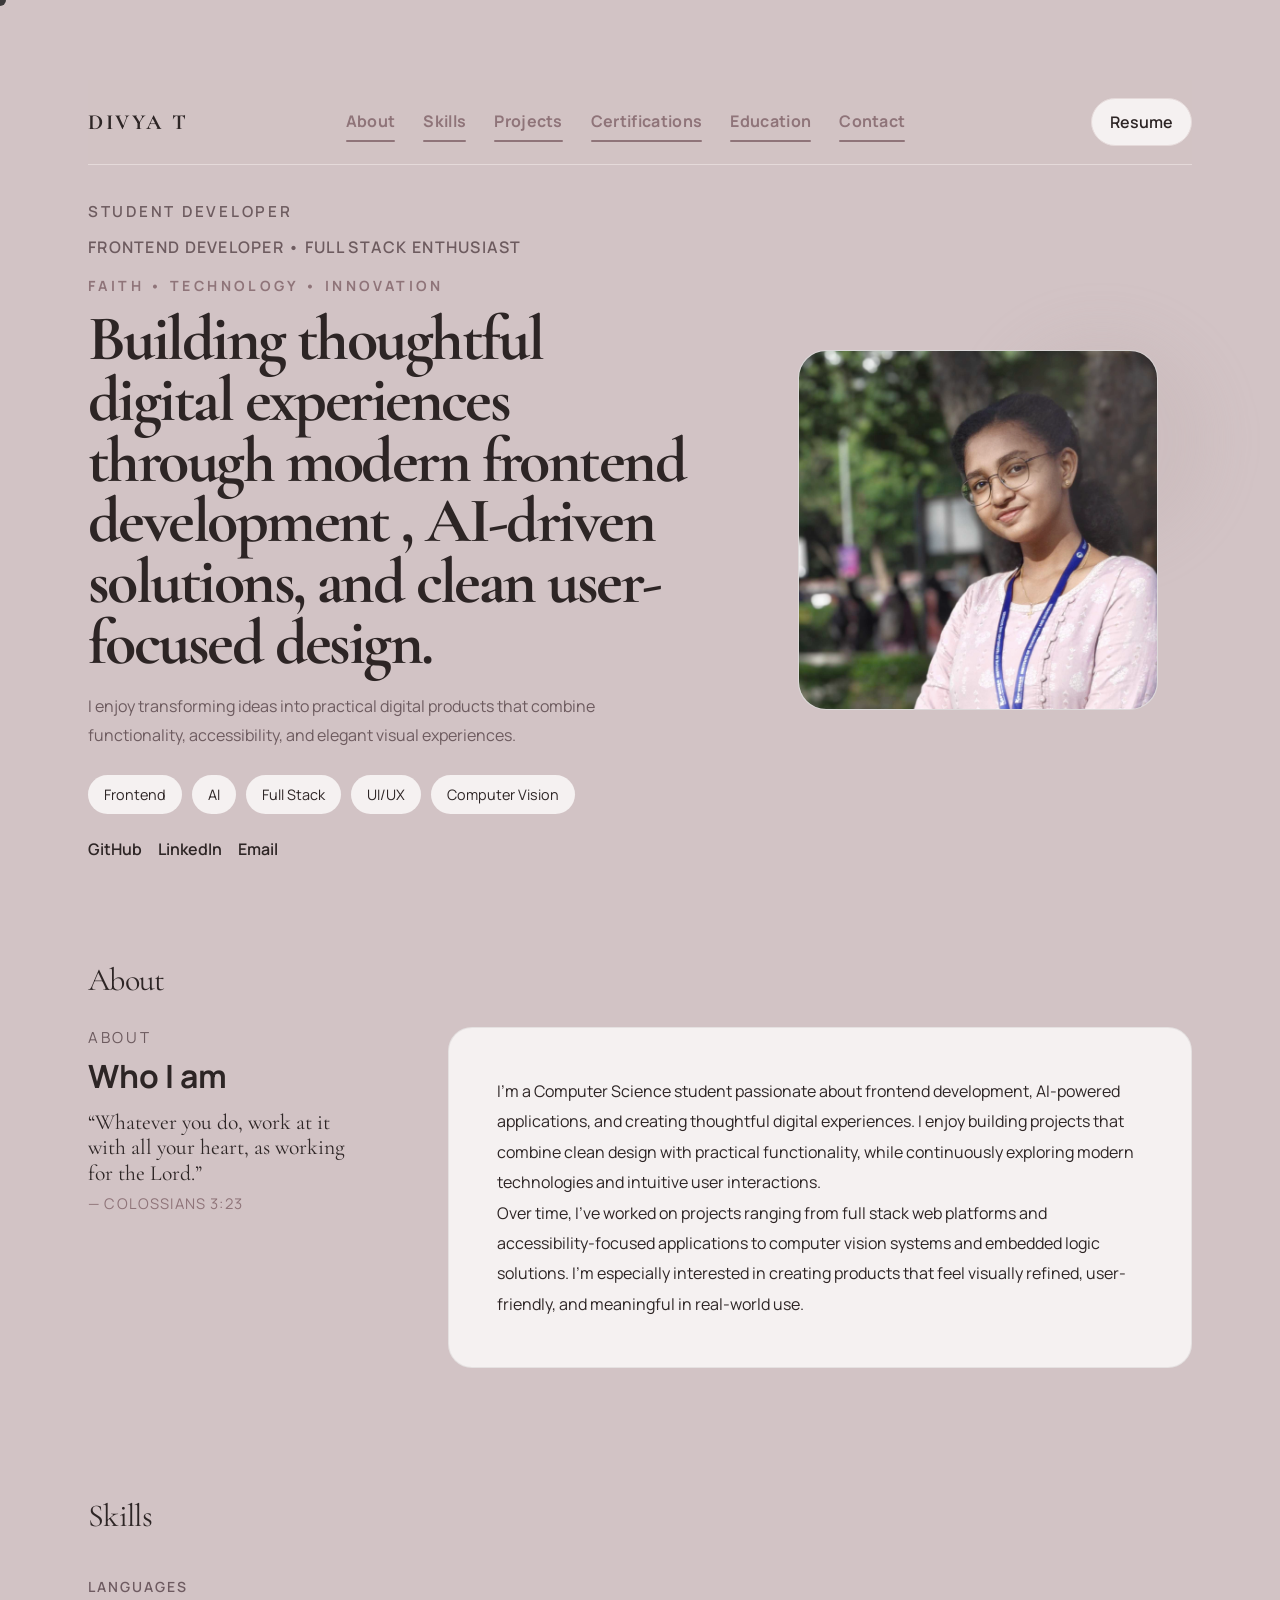
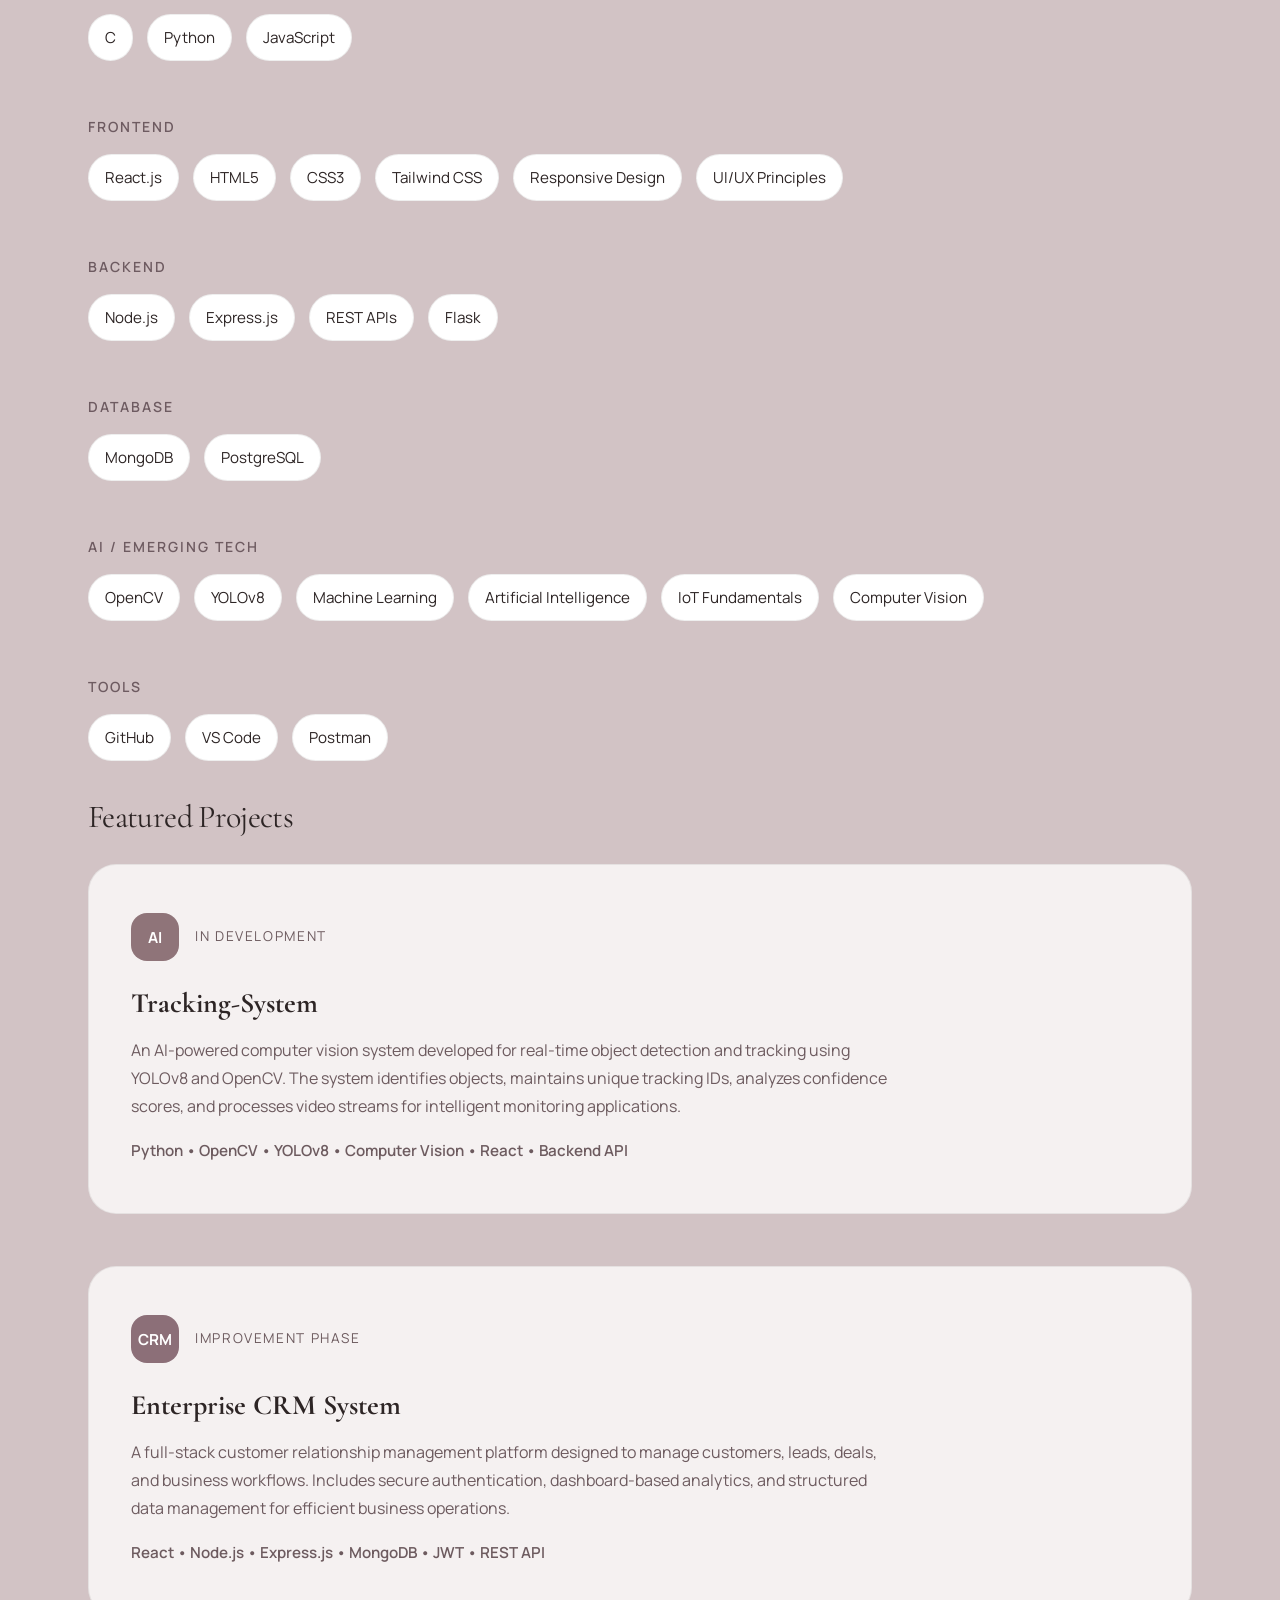
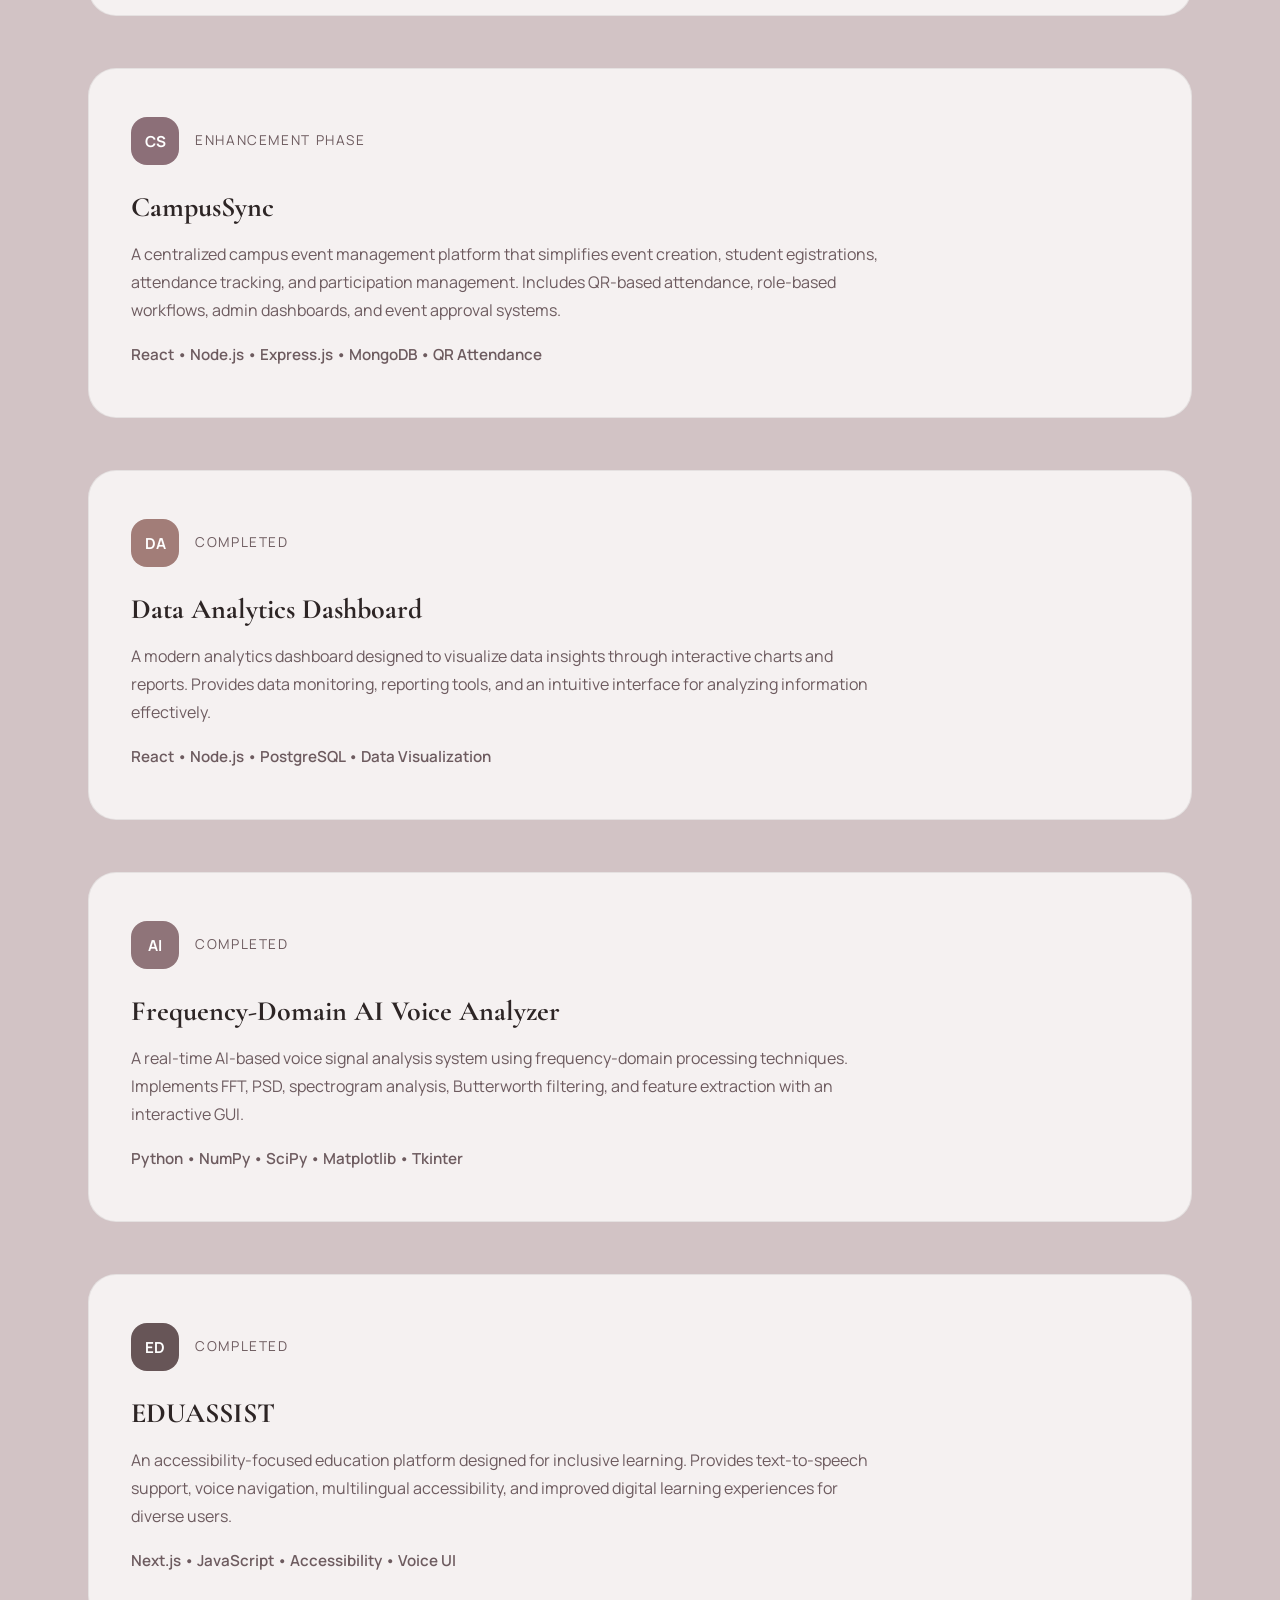
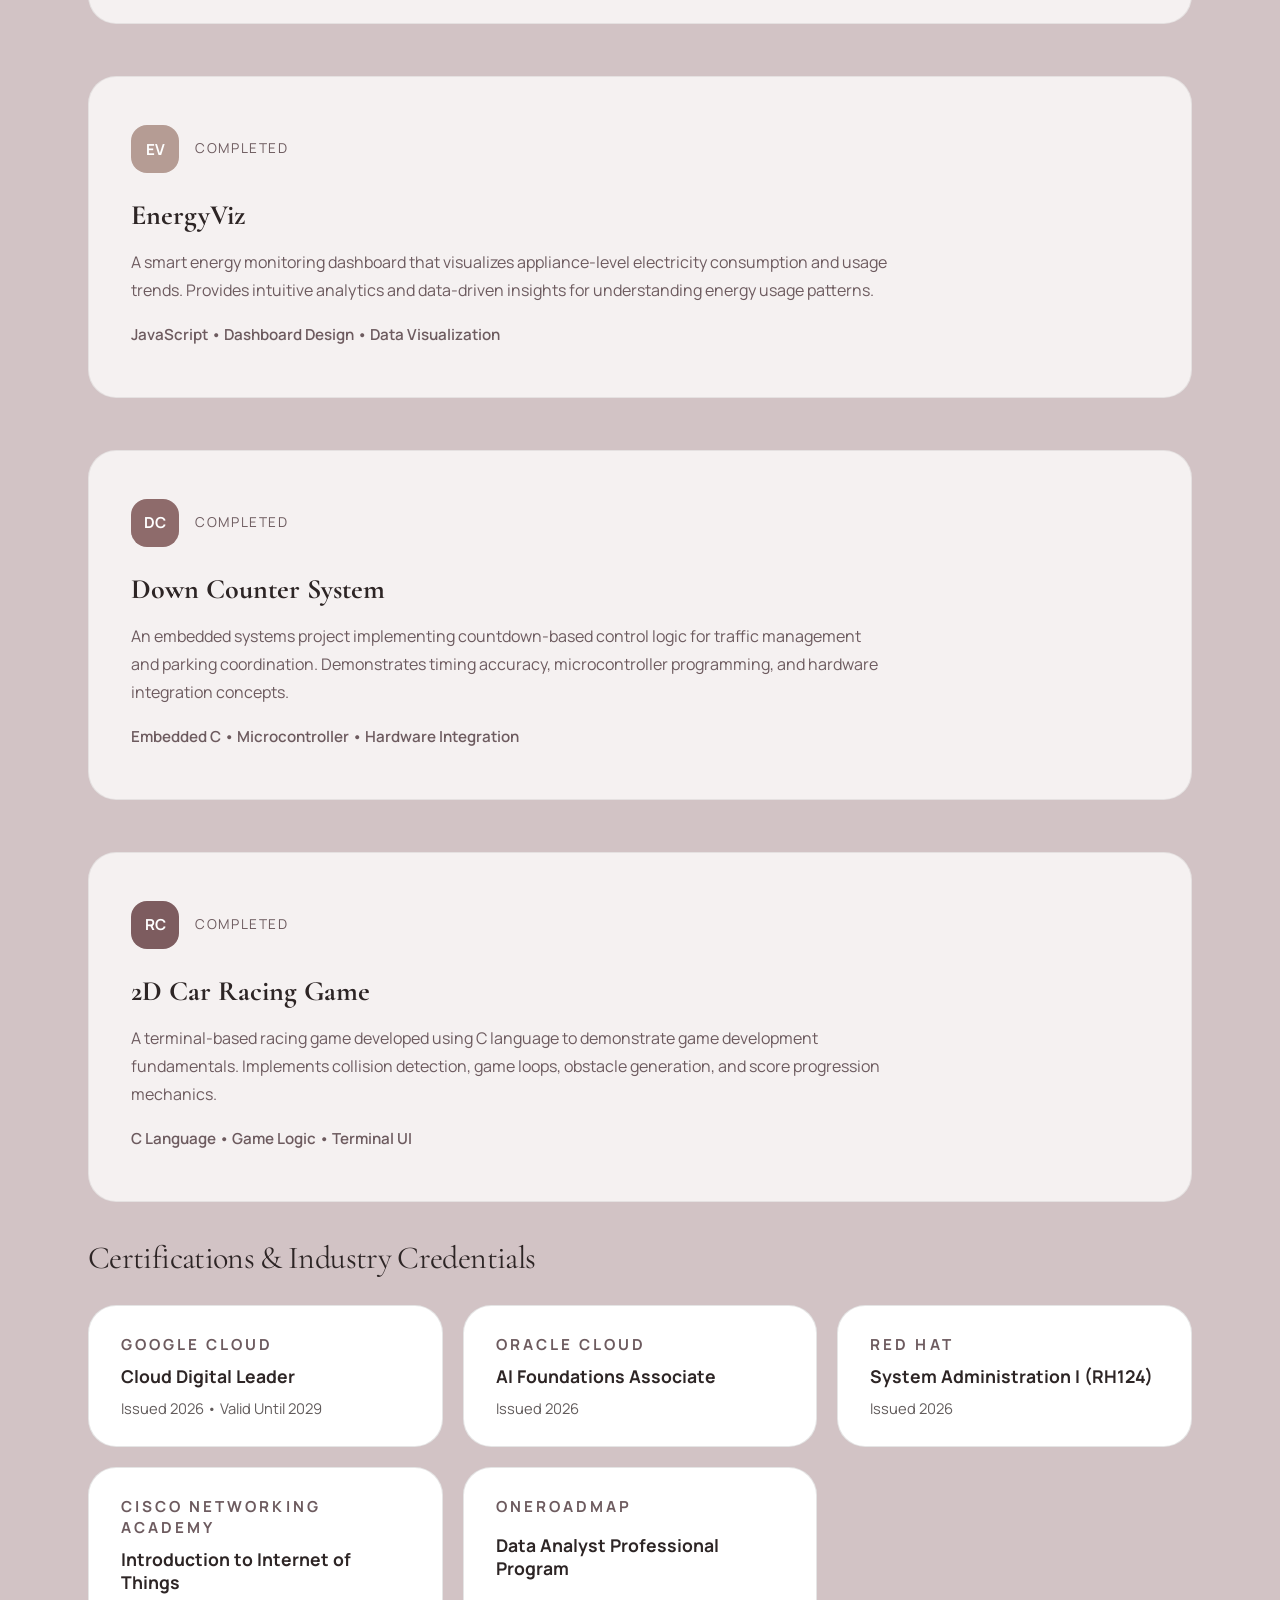
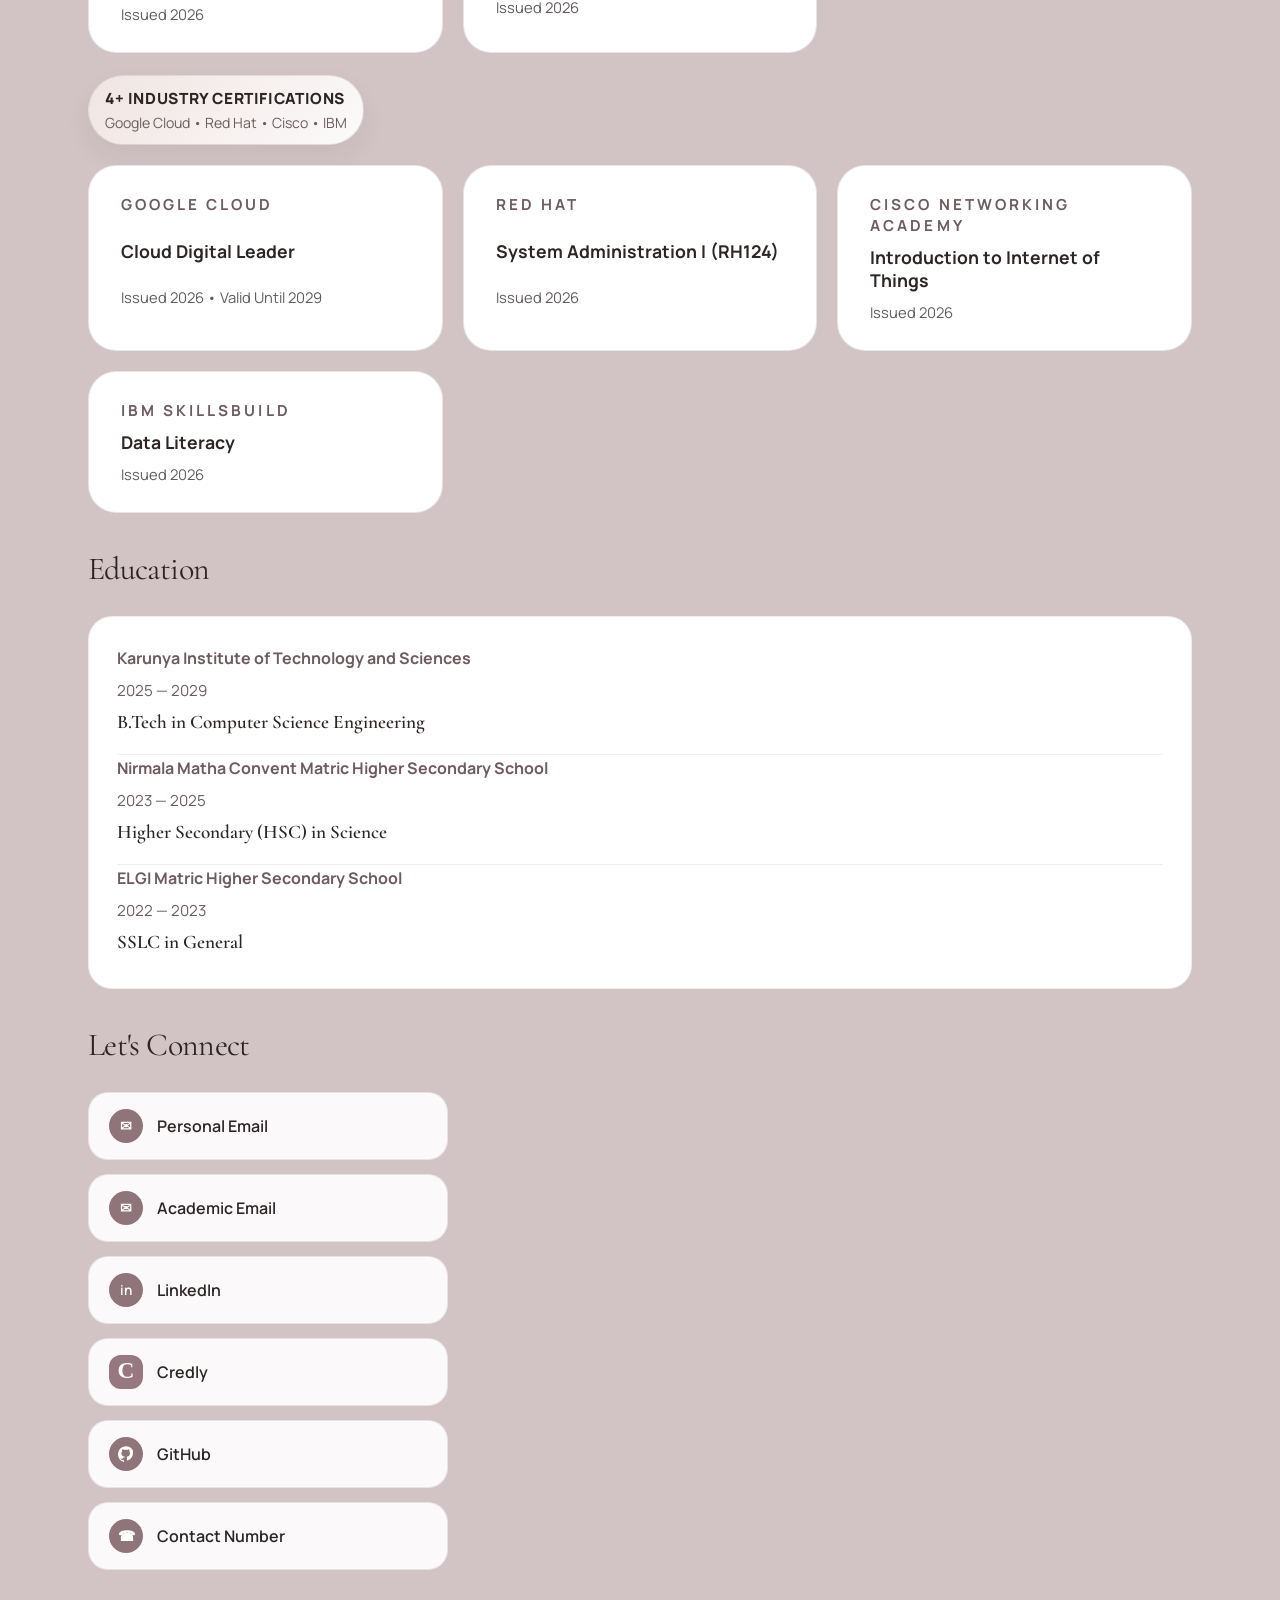
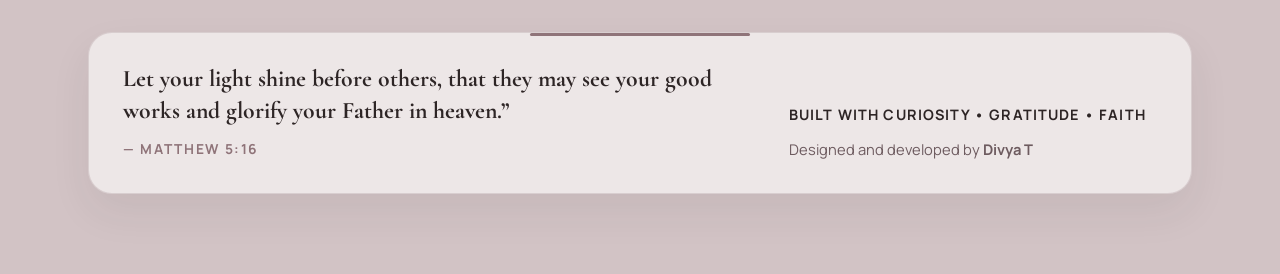
==== index.html @ e80bffec "Add Google Analytics tracking" ====
<!DOCTYPE html>
<html lang="en">
<head>
  <meta charset="UTF-8" />
  <meta name="viewport" content="width=device-width, initial-scale=1.0" />
  <title>Divya T | Portfolio</title>
  <link rel="preconnect" href="https://fonts.googleapis.com" />
  <link rel="preconnect" href="https://fonts.gstatic.com" crossorigin />
  <link href="https://fonts.googleapis.com/css2?family=Cormorant+Garamond:wght@600;700;800&family=Manrope:wght@400;500;600;700&display=swap" rel="stylesheet" />
  <link rel="stylesheet" href="styles.css" />
  <!-- Google tag (gtag.js) -->
   <script async src="https://www.googletagmanager.com/gtag/js?id=G-ZGKLFJGGV8"></script>
   <script>
   window.dataLayer = window.dataLayer || [];
   function gtag(){dataLayer.push(arguments);}
   gtag('js', new Date());
   gtag('config', 'G-ZGKLFJGGV8');
   </script>
</head>
<body>
  <div class="page-shell">
    <header class="top-bar">
      <div class="brand"><b>DIVYA T</b></div>

      <nav class="site-nav">
        <a href="#about" class="nav-link active">About</a>
        <a href="#skills" class="nav-link">Skills</a>
        <a href="#projects" class="nav-link">Projects</a>
        <a href="#certifications" class="nav-link">Certifications</a>
        <a href="#education" class="nav-link">Education</a>
        <a href="#contact" class="nav-link">Contact</a>

        <span class="nav-indicator"></span>
      </nav>

      <a class="resume-btn" href="DIVYA THIRUGNANAM.pdf" target="_blank" rel="noopener noreferrer">Resume</a>
    </header>

    <section class="hero">
      <div class="hero-copy">
        <p class="eyebrow">Student Developer</p>
        <p class="hero-role">Frontend Developer • Full Stack Enthusiast</p>
        <p class="hero-signature">Faith • Technology • Innovation</p>
        <h1>Building thoughtful digital experiences through modern frontend development , AI-driven solutions, and clean user-focused design.</h1>
        <p class="hero-text">I enjoy transforming ideas into practical digital products that combine functionality, accessibility, and elegant visual experiences.</p>
        <div class="hero-pill-row">
          <span>Frontend</span>
          <span>AI</span>
          <span>Full Stack</span>
          <span>UI/UX</span>
          <span>Computer Vision</span>
        </div>
        <div class="hero-links">
          <a href="https://github.com/Divya-T24" target="_blank" rel="noopener noreferrer">GitHub</a>
          <a href="https://www.linkedin.com/in/divyathirugnanam" target="_blank" rel="noopener noreferrer">LinkedIn</a>
          <a href="mailto:divyat25@karunya.edu.in">Email</a>
        </div>
      </div>

      <div class="hero-visual">
        <div class="visual-frame">
          <img src="Divya T .jpeg" alt="Divya T portrait" />
        </div>
        <div class="visual-shape"></div>
      </div>
    </section>

    <section id="about" class="section about-section">
      <div class="section-heading">About</div>
      <div class="about-layout">
        <div class="about-panel">
          <p class="about-label">ABOUT</p>
          <h2>Who I am</h2>
          <p class="about-quote">“Whatever you do, work at it with all your heart, as working for the Lord.”</p>
          <p class="about-quote-source">— Colossians 3:23</p>
        </div>
        <div class="about-copy">
          <p>I’m a Computer Science student passionate about frontend development, AI-powered applications, and creating thoughtful digital experiences. I enjoy building projects that combine clean design with practical functionality, while continuously exploring modern technologies and intuitive user interactions.</p>
          <p>Over time, I’ve worked on projects ranging from full stack web platforms and accessibility-focused applications to computer vision systems and embedded logic solutions. I’m especially interested in creating products that feel visually refined, user-friendly, and meaningful in real-world use.</p>
        </div>
      </div>
    </section>

    <section id="skills" class="section skills-section">
      <div class="section-heading">Skills</div>
      <div class="skills-wrapper">
        <div class="skill-category">
          <h3>Languages</h3>
          <div class="skill-grid">
            <span>C</span>
            <span>Python</span>
            <span>JavaScript</span>
          </div>
        </div>

        <div class="skill-category">
          <h3>Frontend</h3>
          <div class="skill-grid">
            <span>React.js</span>
            <span>HTML5</span>
            <span>CSS3</span>
            <span>Tailwind CSS</span>
            <span>Responsive Design</span>
            <span>UI/UX Principles</span>
          </div>
        </div>

        <div class="skill-category">
          <h3>Backend</h3>
          <div class="skill-grid">
            <span>Node.js</span>
            <span>Express.js</span>
            <span>REST APIs</span>
            <span>Flask</span>
          </div>
        </div>

        <div class="skill-category">
          <h3>Database</h3>
          <div class="skill-grid">
            <span>MongoDB</span>
            <span>PostgreSQL</span>
          </div>
        </div>

        <div class="skill-category">
          <h3>AI / Emerging Tech</h3>
          <div class="skill-grid">
            <span>OpenCV</span>
            <span>YOLOv8</span>
            <span>Machine Learning</span>
            <span>Artificial Intelligence</span>
            <span>IoT Fundamentals</span>
            <span>Computer Vision</span>
          </div>
        </div>

        <div class="skill-category">
          <h3>Tools</h3>
          <div class="skill-grid">
            <span>GitHub</span>
            <span>VS Code</span>
            <span>Postman</span>
          </div>
        </div>
      </div>
    </section>
    <section id="projects" class="section projects-section">
      <div class="section-heading">Featured Projects</div>
        <div class="project-list">
          <a class="project-card" href="#">
            <div class="project-details">
              <div class="project-card-top">
                <span class="project-icon project-icon-ai">AI</span>
                <p class="project-label">In Development</p>
              </div>
              <h3>Tracking-System</h3>
              <p class="project-description"> An AI-powered computer vision system developed for real-time object detection and tracking using YOLOv8 and OpenCV. The system identifies objects, maintains unique tracking IDs, analyzes confidence scores, and processes video streams for intelligent monitoring applications. </p> 
              <p class="project-meta"> Python • OpenCV • YOLOv8 • Computer Vision • React • Backend API </p>
            </div>
          </a>
          <a class="project-card" href="#">
            <div class="project-details">
              <div class="project-card-top">
                <span class="project-icon project-icon-campus">CRM</span>
                <p class="project-label">Improvement Phase</p>
              </div>
              <h3>Enterprise CRM System</h3>
              <p class="project-description">A full-stack customer relationship management platform designed to manage customers, leads, deals, and business workflows. Includes secure authentication, dashboard-based analytics, and structured data management for efficient business operations.</p>
              <p class="project-meta">React • Node.js • Express.js • MongoDB • JWT • REST API</p>
            </div>
          </a>
          <a class="project-card" href="#">
            <div class="project-details">
              <div class="project-card-top">
                <span class="project-icon project-icon-campus">CS</span>
                <p class="project-label">Enhancement Phase</p>
              </div>
              <h3>CampusSync</h3>
              <p class="project-description"> A centralized campus event management platform that simplifies event creation, student egistrations, attendance tracking, and participation management. Includes QR-based attendance, role-based workflows, admin dashboards, and event approval systems. </p>
              <p class="project-meta"> React • Node.js • Express.js • MongoDB • QR Attendance </p>
            </div>
          </a>
          <a class="project-card" href="#">
            <div class="project-details">
              <div class="project-card-top">
                <span class="project-icon project-icon-viz">DA</span>
                <p class="project-label">Completed</p>
              </div>
              <h3>Data Analytics Dashboard</h3>
              <p class="project-description"> A modern analytics dashboard designed to visualize data insights through interactive charts and reports. Provides data monitoring, reporting tools, and an intuitive interface for analyzing information effectively.</p>
              <p class="project-meta"> React • Node.js • PostgreSQL • Data Visualization </p>
            </div>
          </a>
          <a class="project-card" href="#">
            <div class="project-details">
              <div class="project-card-top">
                <span class="project-icon project-icon-ai">AI</span>
                <p class="project-label">Completed</p>
              </div>
              <h3>Frequency-Domain AI Voice Analyzer</h3>
              <p class="project-description">A real-time AI-based voice signal analysis system using frequency-domain processing techniques. Implements FFT, PSD, spectrogram analysis, Butterworth filtering, and feature extraction with an interactive GUI. </p>
              <p class="project-meta"> Python • NumPy • SciPy • Matplotlib • Tkinter </p>
            </div>
          </a>
          <a class="project-card" href="#">
            <div class="project-details">
              <div class="project-card-top">
                <span class="project-icon project-icon-edu">ED</span>
                <p class="project-label">Completed</p>
              </div>
              <h3>EDUASSIST</h3>
              <p class="project-description"> An accessibility-focused education platform designed for inclusive learning. Provides text-to-speech support, voice navigation, multilingual accessibility, and improved digital learning experiences for diverse users.</p>
              <p class="project-meta"> Next.js • JavaScript • Accessibility • Voice UI </p>
            </div>
          </a>
          <a class="project-card" href="#">
            <div class="project-details">
              <div class="project-card-top">
                <span class="project-icon project-icon-energy">EV</span>
                <p class="project-label">Completed</p>
              </div>
              <h3>EnergyViz</h3>
              <p class="project-description"> A smart energy monitoring dashboard that visualizes appliance-level electricity consumption and usage trends. Provides intuitive analytics and data-driven insights for understanding energy usage patterns. </p>
              <p class="project-meta"> JavaScript • Dashboard Design • Data Visualization </p>
            </div>
          </a>
          <a class="project-card" href="#">
            <div class="project-details">
              <div class="project-card-top">
                <span class="project-icon project-icon-clock">DC</span>
                <p class="project-label">Completed</p>
              </div>
              <h3>Down Counter System</h3>
              <p class="project-description"> An embedded systems project implementing countdown-based control logic for traffic management and parking coordination. Demonstrates timing accuracy, microcontroller programming, and hardware integration concepts. </p>
              <p class="project-meta"> Embedded C • Microcontroller • Hardware Integration </p>
            </div>
          </a>
          <a class="project-card" href="#">
            <div class="project-details">
              <div class="project-card-top">
                <span class="project-icon project-icon-race">RC</span>
                <p class="project-label">Completed</p>
              </div>
              <h3>2D Car Racing Game</h3>
              <p class="project-description"> A terminal-based racing game developed using C language to demonstrate game development fundamentals. Implements collision detection, game loops, obstacle generation, and score progression mechanics. </p>
              <p class="project-meta"> C Language • Game Logic • Terminal UI </p>
            </div>
          </a>
        </div>
      </section>
    <section id="certifications" class="section cert-section">
      <div class="section-heading">Certifications & Industry Credentials</div>
	<div class="cert-grid">
	
	  <a class="cert-card" href="Google cloud coures CDL.png">
	    <p class="cert-title">GOOGLE CLOUD</p>
	    <p class="cert-subtitle">Cloud Digital Leader</p>
	    <p class="cert-year">Issued 2026 • Valid Until 2029</p>
	  </a>
	
	  <a class="cert-card" href="Oracle .png">
	    <p class="cert-title">ORACLE CLOUD</p>
	    <p class="cert-subtitle">AI Foundations Associate</p>
	    <p class="cert-year">Issued 2026</p>
	  </a>

	  <a class="cert-card" href="Red Hat.png">
	    <p class="cert-title">RED HAT</p>
	    <p class="cert-subtitle">System Administration I (RH124)</p>
	    <p class="cert-year">Issued 2026</p>
	  </a>

	  <a class="cert-card" href="IOT and Digital Transformation.png">
      <p class="cert-title">CISCO NETWORKING ACADEMY</p>
      <p class="cert-subtitle">Introduction to Internet of Things</p>
      <p class="cert-year">Issued 2026</p>
	
	  <a class="cert-card" href="Data Analyst .png">
	    <p class="cert-title">ONEROADMAP</p>
	    <p class="cert-subtitle">Data Analyst Professional Program</p>
	    <p class="cert-year">Issued 2026</p>
	  </a>
	</div>
  <br>
      
  <div class="cert-badge" >
        <p> 4+ Industry Certifications </p>
        <span> Google Cloud • Red Hat • Cisco • IBM </span>
      </div>

      <div class="cert-grid">

        <a class="cert-card" href="https://www.credly.com/badges/6419433c-365b-486d-914d-4f347fab44d6" target="_blank" rel="noopener noreferrer">
          <p class="cert-title">GOOGLE CLOUD</p>
          <p class="cert-subtitle">Cloud Digital Leader</p>
          <p class="cert-year">Issued 2026 • Valid Until 2029</p>
        </a>

        <a class="cert-card" href="https://www.credly.com/badges/adecfc75-bdbb-48aa-9be5-b668759e47e1" target="_blank" rel="noopener noreferrer">
          <p class="cert-title">RED HAT</p>
          <p class="cert-subtitle">System Administration I (RH124)</p>
          <p class="cert-year">Issued 2026</p>
        </a>

        <a class="cert-card" href="https://www.credly.com/badges/e85113f6-4914-4fd2-bb0e-3003d85d2dd6" target="_blank" rel="noopener noreferrer">
          <p class="cert-title">CISCO NETWORKING ACADEMY</p>
          <p class="cert-subtitle">Introduction to Internet of Things</p>
          <p class="cert-year">Issued 2026</p>
        </a>

        <a class="cert-card" href="https://www.credly.com/badges/93cfa320-7fed-4cb1-a0a5-d5a3ea967a6b" target="_blank" rel="noopener noreferrer">
          <p class="cert-title">IBM SKILLSBUILD</p>
          <p class="cert-subtitle">Data Literacy</p>
          <p class="cert-year">Issued 2026</p>
        </a>

      </div>
    </section>

    <section id="education" class="section education-section">
      <div class="section-heading">Education</div>
      <div class="education-card">
        <div class="education-item">
          <p class="edu-org">Karunya Institute of Technology and Sciences</p>
          <p class="edu-meta">2025 — 2029</p>
          <p class="edu-role">B.Tech in Computer Science Engineering</p>
        </div>
        <div class="education-item">
          <p class="edu-org">Nirmala Matha Convent Matric Higher Secondary School</p>
          <p class="edu-meta">2023 — 2025</p>
          <p class="edu-role">Higher Secondary (HSC) in Science</p>
        </div>
        <div class="education-item">
          <p class="edu-org">ELGI Matric Higher Secondary School</p>
          <p class="edu-meta">2022 — 2023</p>
          <p class="edu-role">SSLC in General</p>
        </div>
      </div>
    </section>

    <section id="contact" class="section contact-section">
      <div class="section-heading">Let's Connect</div>
      <div class="contact-grid">
        <a href="mailto:divyathirugnanamofficial@gmail.com" data-icon="✉">Personal Email</a>
        <a href="mailto:divyat25@karunya.edu.in" data-icon="✉">Academic Email</a>
        <a href="https://www.linkedin.com/in/divyathirugnanam" target="_blank" rel="noopener noreferrer" data-icon="in">LinkedIn</a>
        <a href="https://www.credly.com/users/divyathirugnanm/badges" class="credly" target="_blank" rel="noopener noreferrer" data-icon="CR">Credly</a>
        <a href="https://github.com/Divya-T24" class="github" target="_blank" rel="noopener noreferrer" data-icon="GH">GitHub</a>
        <a href="tel:+919443841748" data-icon="☎">Contact Number</a>
      </div>
      </section>

    <footer class="site-footer">
		<hr>
        <p><b>Let your light shine before others, that they may see your good works and glorify your Father in heaven.”</b></p>		
		<p>— Matthew 5:16</p>
		<hr>
        <p><b>Built with curiosity • Gratitude • Faith </b></p>
		 <p>Designed and developed by <b>Divya T</b></p>
    </footer>
  </div>
  <div class="cursor-dot"></div>
  <script src="script.js"></script>
</body>
</html>
---- styles.css ----
:root {
  color-scheme: light;
  font-family: 'Manrope', sans-serif;
  --bg: #d2c3c5;
  --surface: #f5f1f1;
  --text: #2d2525;
  --muted: #6d5b5f;
  --accent: #8f7479;
  --accent-strong: #8f7479;
  --border: #e5dada;
  --shadow: 0 30px 60px rgba(42, 42, 42, 0.08);
}

* {
  box-sizing: border-box;
  user-select: text;
}

html {
  scroll-behavior: smooth;
  scroll-padding-top: 70px;
}

body {
  margin: 0;
  min-height: 100vh;
  background: var(--bg);
  color: var(--text);
  cursor: none;
  opacity: 0;
  transition: opacity 0.45s ease;
}

body::before {
  content: '';
  position: fixed;
  inset: 0;
  pointer-events: none;
  background-image: radial-gradient(rgba(42, 42, 42, 0.02) 1px, transparent 1px);
  background-size: 6px 6px;
  opacity: 0.18;
  mix-blend-mode: overlay;
}

body.loaded {
  opacity: 1;
}

.section {
  scroll-margin-top: 70px;
  padding: 20px 0 16px;
}

.page-shell {
  max-width: 1200px;
  width: min(1200px, 100%);
  margin: 0 auto;
  padding: 80px 48px;
}

.top-bar {
  display: flex;
  align-items: center;
  justify-content: space-between;
  gap: 20px;
  flex-wrap: wrap;
  margin-bottom: 36px;
  position: sticky;
  top: 0;
  z-index: 50;
  padding: 18px 0;
  background: rgba(210, 195, 197, 0.95);
  backdrop-filter: blur(14px);
  border-bottom: 1px solid #e5dada;
}

.brand {
  font-family: 'Cormorant Garamond', serif;
  font-size: 1.35rem;
  letter-spacing: 0.12em;
  text-transform: uppercase;
}

.site-nav {
  display: flex;
  flex-wrap: wrap;
  gap: 24px;
  align-items: center;
}

.site-nav a {
  color: var(--text);
  text-decoration: none;
  font-weight: 700;
  letter-spacing: 0.02em;
  position: relative;
  transition: color 0.25s ease;
}

/* NAVIGATION */

.site-nav {
  position: relative;
  display: flex;
  gap: 28px;
  align-items: center;
}

.nav-link {
  position: relative;
  text-decoration: none;
  color: var(--text);
  font-weight: 700;
  padding: 8px 0 10px;
  transition: color 0.25s ease;
}

/* Animated Underline */

.nav-link::after {
  content: "";
  position: absolute;
  bottom: 0;
  left: 0;
  width: 100%;
  height: 2px;
  background: var(--accent-strong);
  border-radius: 10px;
  transform: scaleX(0);
  transform-origin: center;
  transition: transform 0.25s ease;
}

.nav-link:hover {
  color: var(--accent-strong);
}

.nav-link:hover::after,
.nav-link.active::after {
  transform: scaleX(1);
}

/* ACTIVE LINK */

.nav-link.active {
  color: var(--accent-strong);
}

/* MOBILE */

@media (max-width: 768px) {
  .site-nav {
    gap: 18px;
    flex-wrap: wrap;
  }

  .nav-link {
    font-size: 14px;
  }
}

.resume-btn {
  display: inline-flex;
  align-items: center;
  gap: 10px;
  padding: 12px 18px;
  border: 1px solid var(--border);
  border-radius: 999px;
  background: #f5f1f1;
  color: #2d2525;
  font-weight: 600;
  text-decoration: none;
  transition: transform 0.25s ease, background 0.25s ease, border-color 0.25s ease;
}

.resume-btn:hover {
  transform: translateY(-3px);
  border-color: var(--accent-strong);
}

.hero {
  display: grid;
  grid-template-columns: 1.2fr 0.8fr;
  gap: 36px;
  align-items: center;
}

.hero-copy {
  max-width: 600px;
}

.eyebrow {
  margin: 0 0 14px;
  font-size: 0.95rem;
  font-weight: 600;
  letter-spacing: 0.18em;
  text-transform: uppercase;
  color: var(--muted);
}

.hero-role {
  margin: 0 0 18px;
  font-size: 1rem;
  letter-spacing: 0.08em;
  text-transform: uppercase;
  color: var(--muted);
  font-weight: 600;
}

.hero h1 {
  margin: 0 0 18px;
  font-family: 'Cormorant Garamond', serif;
  font-size: clamp(3rem, 5vw, 4.4rem);
  line-height: 0.95;
  letter-spacing: -0.04em;
}

.hero-text {
  max-width: 600px;
  margin: 0 0 24px;
  font-size: 1rem;
  line-height: 1.85;
  color: var(--muted);
}

.hero-signature {
  margin: 0 0 14px;
  font-size: 0.88rem;
  letter-spacing: 0.24em;
  text-transform: uppercase;
  color: var(--accent-strong);
  font-weight: 700;
}

.hero-name {
  margin: 0 0 12px;
  font-size: 0.95rem;
  letter-spacing: 0.3em;
  text-transform: uppercase;
  color: var(--text);
}

.hero-pill-row {
  display: flex;
  flex-wrap: wrap;
  gap: 10px;
  margin-bottom: 24px;
}

.hero-pill-row span {
  padding: 10px 16px;
  border-radius: 999px;
  background: var(--surface);
  color: var(--text);
  font-size: 0.9rem;
  transition: transform 0.25s ease, background 0.25s ease;
}

.hero-pill-row span:hover {
  transform: translateY(-2px);
  background: var(--accent);
  color: #ffffff;
}

.hero-links {
  display: flex;
  flex-wrap: wrap;
  gap: 16px;
}

.hero-links a {
  color: var(--text);
  text-decoration: none;
  position: relative;
  font-weight: 600;
}

.hero-links a::after {
  content: '';
  position: absolute;
  left: 0;
  bottom: -2px;
  width: 0;
  height: 1px;
  background: var(--accent-strong);
  transition: width 0.25s ease;
}

.hero-links a:hover::after {
  width: 100%;
}

.hero-visual {
  position: relative;
  display: grid;
  place-items: center;
}

.visual-frame {
  width: min(100%, 360px);
  aspect-ratio: 1 / 1;
  border-radius: 28px;
  overflow: hidden;
  border: 1px solid rgba(42, 42, 42, 0.12);
  background: var(--surface);
  transition: transform 0.45s ease, border-radius 0.45s ease;
  animation: float 9s ease-in-out infinite;
}

.visual-frame img {
  width: 100%;
  height: 100%;
  object-fit: cover;
  display: block;
  transform: translateY(0);
  filter: grayscale(25%);
  transition: transform 0.5s ease, filter 0.5s ease;
}

.visual-frame:hover img {
  filter: grayscale(0);
}

.visual-frame:hover {
  transform: translateY(-4px);
  border-radius: 34px;
}

.visual-frame:hover img {
  transform: scale(1.03);
  filter: grayscale(0);
}

.visual-shape {
  position: absolute;
  width: 220px;
  height: 220px;
  border-radius: 50%;
  background: rgba(185, 165, 165, 0.18);
  top: -20px;
  right: -20px;
  filter: blur(24px);
}

.section {
  padding: 28px 0 8px;
}

.section-heading {
  margin: 0 0 28px;
  font-family: 'Cormorant Garamond', serif;
  font-size: 2rem;
  letter-spacing: -0.02em;
  transition: letter-spacing 0.2s ease;
}

.section-heading:hover {
  letter-spacing: 0.04em;
}

.about-layout {
  display: grid;
  grid-template-columns: 280px 1fr;
  gap: 80px;
  align-items: start;
}

.about-panel {
  position: relative;
}

.about-panel h2 {
  margin: 12px 0 0;
  font-size: 2rem;
  line-height: 1.05;
}

.about-label {
  margin: 0;
  font-size: 0.95rem;
  letter-spacing: 0.18em;
  text-transform: uppercase;
  color: var(--muted);
}

.about-quote {
  margin: 16px 0 6px;
  font-family: 'Cormorant Garamond', serif;
  font-size: 1.35rem;
  line-height: 1.2;
  color: var(--text);
}

.about-quote-source {
  margin: 0;
  font-size: 0.92rem;
  letter-spacing: 0.08em;
  color: var(--accent-strong);
  text-transform: uppercase;
}

.about-copy {
  background: var(--surface);
  border-radius: 24px;
  padding: 48px;
  border: 1px solid rgba(42, 42, 42, 0.08);
  max-width: 850px;
}

.about-copy p {
  margin: 0;
  font-size: 1rem;
  line-height: 1.9;
  color: var(--text);
}

.about-section {
  padding: 100px 0;
}

.skills-wrapper {
  display: flex;
  flex-direction: column;
  gap: 42px;
}

.skill-category h3 {
  font-size: 14px;
  letter-spacing: 2px;
  margin-bottom: 18px;
  text-transform: uppercase;
  color: #6e5b61;
  font-weight: 600;
}

.skill-grid {
  display: flex;
  flex-wrap: wrap;
  gap: 14px;
}

.skill-grid span {
  padding: 10px 18px;
  border-radius: 999px;
  background: #f5efec;
  border: 1px solid #e6dcd7;
  font-size: 14px;
  transition: transform 0.35s ease, background 0.35s ease, color 0.35s ease;
  cursor: default;
}

.skill-grid span:hover {
  transform: translateY(-2px);
  background: var(--accent);
  color: #ffffff;
}

.skill-grid span {
  padding: 12px 16px;
  border-radius: 999px;
  background: #ffffff;
  border: 1px solid rgba(42, 42, 42, 0.08);
  color: var(--text);
  font-size: 0.95rem;
  transition: transform 0.25s ease, background 0.25s ease, box-shadow 0.25s ease;
}

.skill-grid span:hover {
  transform: translateY(-3px);
  background: var(--accent);
  color: #ffffff;
  box-shadow: 0 10px 24px rgba(42, 42, 42, 0.08);
}

.project-list {
  display: grid;
  gap: 52px;
}

.project-card {
  display: block;
  padding: 48px 42px;
  border-radius: 28px;
  border: 1px solid rgba(42, 42, 42, 0.08);
  background: var(--surface);
  overflow: hidden;
  text-decoration: none;
  color: inherit;
  transition: transform 0.3s ease, border-color 0.3s ease, box-shadow 0.3s ease;
}

.project-card:hover {
  transform: translateY(-6px);
  border-color: rgba(140, 111, 120, 0.22);
  box-shadow: 0 10px 25px rgba(0, 0, 0, 0.05);
}

.nav-section {
  padding: 24px 0 4px;
}

.nav-panel {
  display: grid;
  gap: 18px;
  padding: 30px 32px;
  border-radius: 28px;
  background: rgba(255, 255, 255, 0.72);
  border: 1px solid rgba(42, 42, 42, 0.08);
  box-shadow: 0 18px 40px rgba(42, 42, 42, 0.06);
}

.nav-copy {
  margin: 0;
  color: var(--muted);
  line-height: 1.9;
  max-width: 720px;
}

.nav-links {
  display: flex;
  flex-wrap: wrap;
  gap: 14px;
}

.nav-links a {
  display: inline-flex;
  padding: 10px 16px;
  border-radius: 999px;
  background: var(--surface);
  color: var(--text);
  text-decoration: none;
  border: 1px solid rgba(42, 42, 42, 0.1);
  font-weight: 600;
  transition: transform 0.25s ease, background 0.25s ease, border-color 0.25s ease;
}

.nav-links a:hover {
  transform: translateY(-2px);
  background: var(--accent);
  color: #ffffff;
  border-color: rgba(140, 111, 120, 0.3);
}

.project-card-top {
  display: flex;
  align-items: center;
  gap: 16px;
  margin-bottom: 10px;
}

.project-icon {
  display: inline-flex;
  align-items: center;
  justify-content: center;
  min-width: 48px;
  min-height: 48px;
  border-radius: 16px;
  font-size: 0.95rem;
  font-weight: 700;
  color: #ffffff;
}

.project-icon-campus { background: #8c6f78; }
.project-icon-ai { background: #8f7479; }
.project-icon-edu { background: #675557; }
.project-icon-viz { background: #a27d78; }
.project-icon-energy { background: #b59c94; }
.project-icon-clock { background: #8e6b6b; }
.project-icon-race { background: #7d5c5f; }
.project-icon-math { background: #8f7479; }

.project-details {
  display: grid;
  gap: 18px;
}

.project-label {
  margin: 0;
  font-size: 0.85rem;
  letter-spacing: 0.12em;
  text-transform: uppercase;
  color: var(--muted);
}

.project-details h3 {
  margin: 0;
  font-family: 'Cormorant Garamond', serif;
  font-size: 1.75rem;
  line-height: 1.1;
  position: relative;
}

.project-details h3::after {
  content: '';
  position: absolute;
  left: 0;
  bottom: -6px;
  width: 0;
  height: 1.5px;
  background: var(--accent-strong);
  transition: width 0.3s ease;
}

.project-card:hover .project-details h3::after {
  width: 100%;
}

.project-description {
  margin: 0;
  color: var(--muted);
  line-height: 1.75;
  max-width: 760px;
}

.project-meta {
  margin: 0;
  color: var(--text);
  font-size: 0.95rem;
  font-weight: 600;
}

.project-details h3 {
  margin: 0;
  font-family: 'Cormorant Garamond', serif;
  font-size: 1.75rem;
  line-height: 1.05;
  position: relative;
}

.project-details h3::after {
  content: '';
  position: absolute;
  left: 0;
  bottom: -6px;
  width: 0;
  height: 1.5px;
  background: var(--accent-strong);
  transition: width 0.3s ease;
}

.project-card:hover .project-details h3::after {
  width: 100%;
}

.project-details p {
  margin: 0;
  color: var(--muted);
  line-height: 1.75;
}

.project-meta {
  margin: 0;
  color: var(--text);
  font-size: 0.95rem;
  font-weight: 600;
}

.project-actions {
  display: flex;
  flex-wrap: wrap;
  gap: 12px;
}

.project-actions a {
  display: inline-flex;
  padding: 11px 18px;
  border-radius: 999px;
  border: 1px solid rgba(42, 42, 42, 0.12);
  background: #ffffff;
  color: var(--text);
  text-decoration: none;
  transition: transform 0.25s ease, background 0.25s ease, border-color 0.25s ease;
}

.project-actions a:hover {
  transform: translateY(-3px);
  border-color: var(--accent-strong);
  background: var(--accent);
  color: #ffffff;
}

.cert-grid {
  display: grid;
  grid-template-columns: repeat(auto-fit, minmax(280px, 1fr));
  gap: 20px;
}

.cert-badge {
  display: inline-flex;
  flex-direction: column;
  gap: 4px;
  margin: 0 0 20px;
  padding: 12px 16px;
  border-radius: 999px;
  border: 1px solid rgba(140, 111, 120, 0.18);
  background: linear-gradient(135deg, rgba(242, 232, 227, 0.92), rgba(255, 255, 255, 0.92));
  color: var(--text);
  box-shadow: 0 12px 28px rgba(42, 42, 42, 0.06);
}

.cert-badge p {
  margin: 0;
  font-size: 0.96rem;
  font-weight: 800;
  letter-spacing: 0.04em;
  text-transform: uppercase;
}

.cert-badge span {
  font-size: 0.88rem;
  color: var(--muted);
  line-height: 1.4;
}

.cert-card {
  display: grid;
  gap: 10px;
  padding: 28px 32px;
  border-radius: 28px;
  background: #ffffff;
  color: var(--text);
  text-decoration: none;
  border: 1px solid rgba(42, 42, 42, 0.12);
  transition: transform 0.25s ease, background 0.25s ease, border-color 0.25s ease;
}

.cert-title {
  margin: 0;
  font-size: 0.95rem;
  letter-spacing: 0.2em;
  text-transform: uppercase;
  color: var(--muted);
  font-weight: 700;
}

.cert-subtitle {
  margin: 0;
  font-size: 1.1rem;
  font-weight: 700;
  line-height: 1.3;
}

.cert-year {
  margin: 0;
  color: var(--text);
  opacity: 0.75;
  font-size: 0.92rem;
}

.cert-card::selection,
.cert-card *::selection {
  background: rgba(185, 165, 165, 0.2);
}

.cert-card span {
  display: block;
  font-weight: 600;
  line-height: 1.45;
}

.cert-card:hover {
  transform: translateY(-3px);
  background: #f2e8e3;
  border-color: rgba(140, 111, 120, 0.18);
}

.education-item {
  display: grid;
  gap: 6px;
  padding-bottom: 14px;
  border-bottom: 1px solid rgba(42, 42, 42, 0.08);
}

.education-item:last-child {
  border-bottom: none;
  padding-bottom: 0;
}

.edu-org {
  margin: 0;
  font-weight: 700;
  font-size: 1rem;
}

.edu-meta {
  margin: 0;
  color: var(--muted);
  font-size: 0.95rem;
}

.edu-role {
  margin: 0;
  font-size: 1.02rem;
  font-weight: 600;
}

.cert-card:hover {
  transform: translateY(-3px);
  background: #f2e8e3;
}

.education-card {
  padding: 28px;
  border-radius: 24px;
  background: #ffffff;
  border: 1px solid rgba(42, 42, 42, 0.08);
}

.edu-role {
  margin: 0 0 6px;
  font-family: 'Cormorant Garamond', serif;
  font-size: 1.2rem;
}

.edu-org,
.edu-meta {
  margin: 0;
  color: var(--muted);
  line-height: 1.7;
}

.contact-grid {
  display: grid;
  gap: 14px;
  max-width: 360px;
}

.contact-grid a {
  display: flex;
  align-items: center;
  gap: 14px;
  padding: 16px 20px;
  border-radius: 20px;
  border: 1px solid rgba(42, 42, 42, 0.1);
  background: rgba(255, 255, 255, 0.9);
  color: var(--text);
  text-decoration: none;
  font-weight: 600;
  transition: transform 0.25s ease, border-color 0.25s ease, background 0.25s ease;
}

.contact-grid a::before {
  content: attr(data-icon);
  width: 34px;
  height: 34px;
  border-radius: 50%;
  display: inline-flex;
  align-items: center;
  justify-content: center;
  background: var(--accent-strong);
  color: #ffffff;
  font-size: 0.85rem;
  flex-shrink: 0;
}

.contact-grid a.github::before {
  content: '';
  background: var(--accent-strong) url("data:image/svg+xml,%3Csvg xmlns='http://www.w3.org/2000/svg' viewBox='0 0 24 24'%3E%3Cpath fill='%23fff' d='M12 .5C5.4.5 0 5.9 0 12.5c0 5.3 3.4 9.8 8.1 11.4.6.1.8-.3.8-.6v-2.1c-3.3.7-4-.8-4-.8-.5-1.2-1.2-1.5-1.2-1.5-1-.7.1-.7.1-.7 1.1.1 1.7 1.1 1.7 1.1 1 .1 1.5-.7 1.5-.7.9-1.6 2.3-1.2 2.8-.9.1-.7.4-1.2.7-1.5-2.6-.3-5.3-1.3-5.3-5.6 0-1.2.4-2.1 1.1-2.8-.1-.3-.5-1.4.1-2.9 0 0 .9-.3 2.8 1.1.8-.2 1.6-.3 2.4-.3s1.6.1 2.4.3c1.9-1.4 2.8-1.1 2.8-1.1.6 1.5.2 2.6.1 2.9.7.8 1.1 1.7 1.1 2.8 0 4.4-2.7 5.3-5.3 5.6.4.3.8 1 .8 2v3c0 .3.2.7.8.6 4.7-1.6 8.1-6.1 8.1-11.4C24 5.9 18.6.5 12 .5z'/%3E%3C/svg%3E") center/16px no-repeat;
}

.contact-grid a.credly::before {
  content: '';
  border-radius: 12px;
  background: var(--accent-strong) url("data:image/svg+xml,%3Csvg xmlns='http://www.w3.org/2000/svg' viewBox='0 0 64 64'%3E%3Crect width='64' height='64' rx='12' fill='%23977880'/%3E%3Ctext x='32' y='44' text-anchor='middle' font-size='44' font-weight='700' font-family='Georgia, Times New Roman, serif' fill='%23ffffff'%3EC%3C/text%3E%3C/svg%3E") center/cover no-repeat;
}

.contact-grid a:hover {
  transform: translateY(-2px);
  border-color: var(--accent-strong);
  background: #ffffff;
}

.site-footer {
  position: relative;
  display: grid;
  grid-template-columns: minmax(0, 1.25fr) minmax(260px, 0.75fr);
  grid-template-rows: auto auto;
  column-gap: 52px;
  row-gap: 6px;
  margin-top: 54px;
  padding: 30px 34px;
  text-align: left;
  color: var(--text);
  font-size: 0.95rem;
  background: rgba(245, 241, 241, 0.78);
  border: 1px solid rgba(143, 116, 121, 0.22);
  border-radius: 24px;
  box-shadow: 0 18px 42px rgba(42, 42, 42, 0.07);
  overflow: hidden;
}

.site-footer::before {
  content: '';
  position: absolute;
  top: 0;
  left: 50%;
  width: min(220px, 58%);
  height: 3px;
  border-radius: 999px;
  background: var(--accent-strong);
  transform: translateX(-50%);
}

.site-footer hr {
  display: none;
}

.site-footer p {
  margin: 0;
  line-height: 1.75;
}

.site-footer p + p {
  margin-top: 4px;
}

.site-footer p:first-of-type {
  grid-column: 1;
  grid-row: 1;
  align-self: end;
  max-width: 760px;
  margin: 0;
  font-family: 'Cormorant Garamond', serif;
  font-size: clamp(1.18rem, 2vw, 1.48rem);
  line-height: 1.35;
  font-weight: 700;
}

.site-footer p:nth-of-type(2) {
  grid-column: 1;
  grid-row: 2;
  align-self: start;
  color: var(--accent-strong);
  font-size: 0.86rem;
  font-weight: 700;
  letter-spacing: 0.12em;
  text-transform: uppercase;
}

.site-footer p:nth-of-type(3),
.site-footer p:nth-of-type(4) {
  grid-column: 2;
  justify-self: start;
}

.site-footer p:nth-of-type(3) {
  grid-row: 1;
  align-self: end;
  font-size: 0.9rem;
  font-weight: 800;
  letter-spacing: 0.08em;
  text-transform: uppercase;
}

.site-footer p:nth-of-type(4) {
  grid-row: 2;
  align-self: start;
  color: var(--muted);
  font-size: 0.92rem;
}

.cursor-dot {
  position: fixed;
  top: 0;
  left: 0;
  width: 12px;
  height: 12px;
  border-radius: 50%;
  background: rgba(42, 42, 42, 0.9);
  pointer-events: none;
  transform: translate(-50%, -50%);
  transition: transform 0.15s ease, width 0.15s ease, height 0.15s ease, background 0.15s ease;
  z-index: 9999;
}

.cursor-dot.link-hover {
  width: 20px;
  height: 20px;
  background: rgba(140, 111, 120, 0.9);
}

@keyframes float {
  0%, 100% {
    transform: translateY(0);
  }

  50% {
    transform: translateY(-7px);
  }
}

@media (max-width: 980px) {
  .hero {
    grid-template-columns: 1fr;
  }

  .hero-visual {
    justify-self: center;
  }

  .about-layout,
  .cert-grid {
    grid-template-columns: 1fr;
  }
}

@media (max-width: 680px) {
  .page-shell {
    padding: 0 18px 24px;
  }

  .project-actions {
    flex-direction: column;
    align-items: stretch;
  }

  .top-bar {
    gap: 10px 14px;
    margin-bottom: 22px;
    padding: 12px 0 10px;
  }

  .brand {
    font-size: 1.08rem;
    letter-spacing: 0.08em;
  }

  .resume-btn {
    margin-left: auto;
    padding: 8px 13px;
    font-size: 0.86rem;
  }

  .site-nav {
    order: 3;
    width: 100%;
    gap: 8px;
    flex-wrap: nowrap;
    overflow-x: auto;
    padding: 2px 0 8px;
    scrollbar-width: none;
    -webkit-overflow-scrolling: touch;
  }

  .site-nav::-webkit-scrollbar {
    display: none;
  }

  .nav-link {
    flex: 0 0 auto;
    padding: 7px 11px;
    border-radius: 999px;
    background: rgba(245, 241, 241, 0.72);
    border: 1px solid rgba(42, 42, 42, 0.08);
    font-size: 0.82rem;
    line-height: 1;
  }

  .nav-link::after,
  .nav-link.active::after,
  .nav-link:hover::after {
    display: none;
  }

  .nav-link.active {
    color: #ffffff;
    background: var(--accent-strong);
    border-color: var(--accent-strong);
  }

  .site-footer {
    grid-template-columns: 1fr;
    grid-template-rows: none;
    gap: 14px;
    margin-top: 40px;
    padding: 28px 22px;
    text-align: center;
  }

  .site-footer p:first-of-type {
    margin: 0 auto;
  }

  .site-footer p:nth-of-type(3),
  .site-footer p:nth-of-type(4) {
    grid-column: 1;
    grid-row: auto;
    justify-self: center;
  }
}
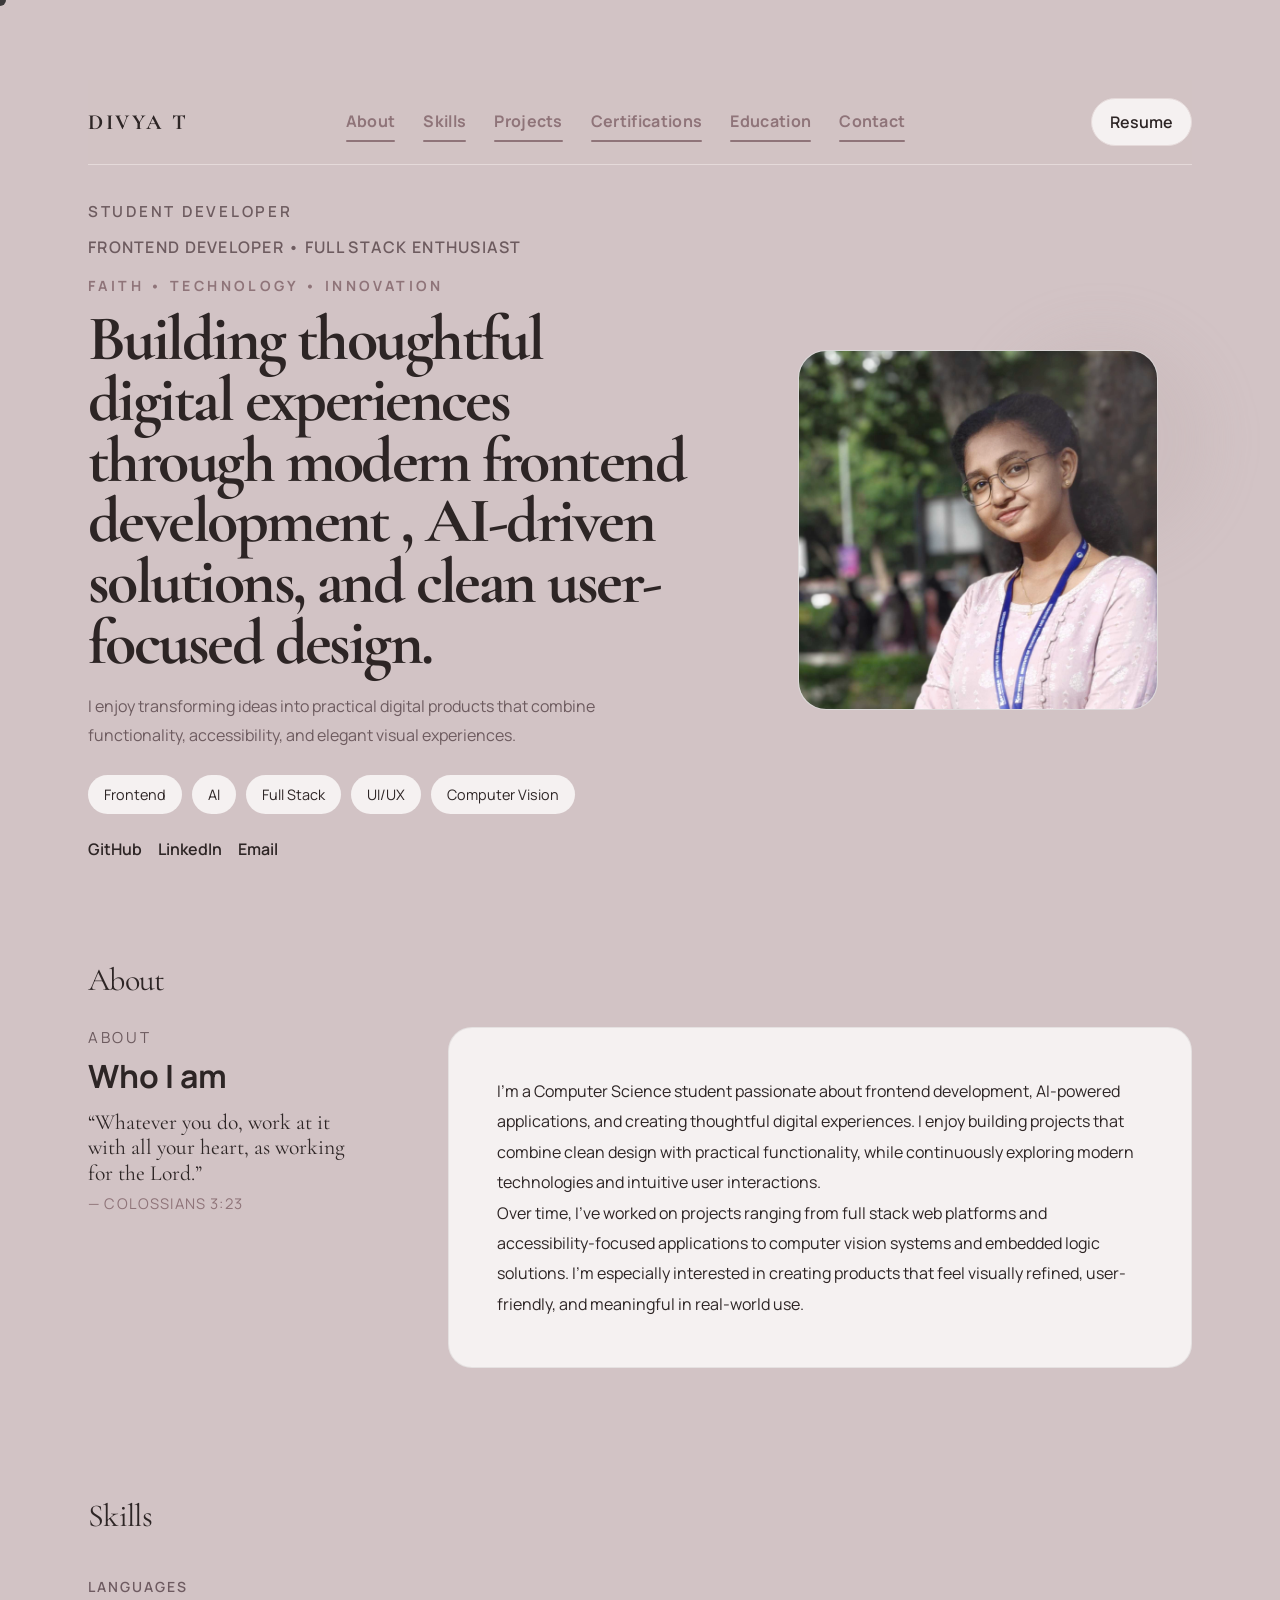
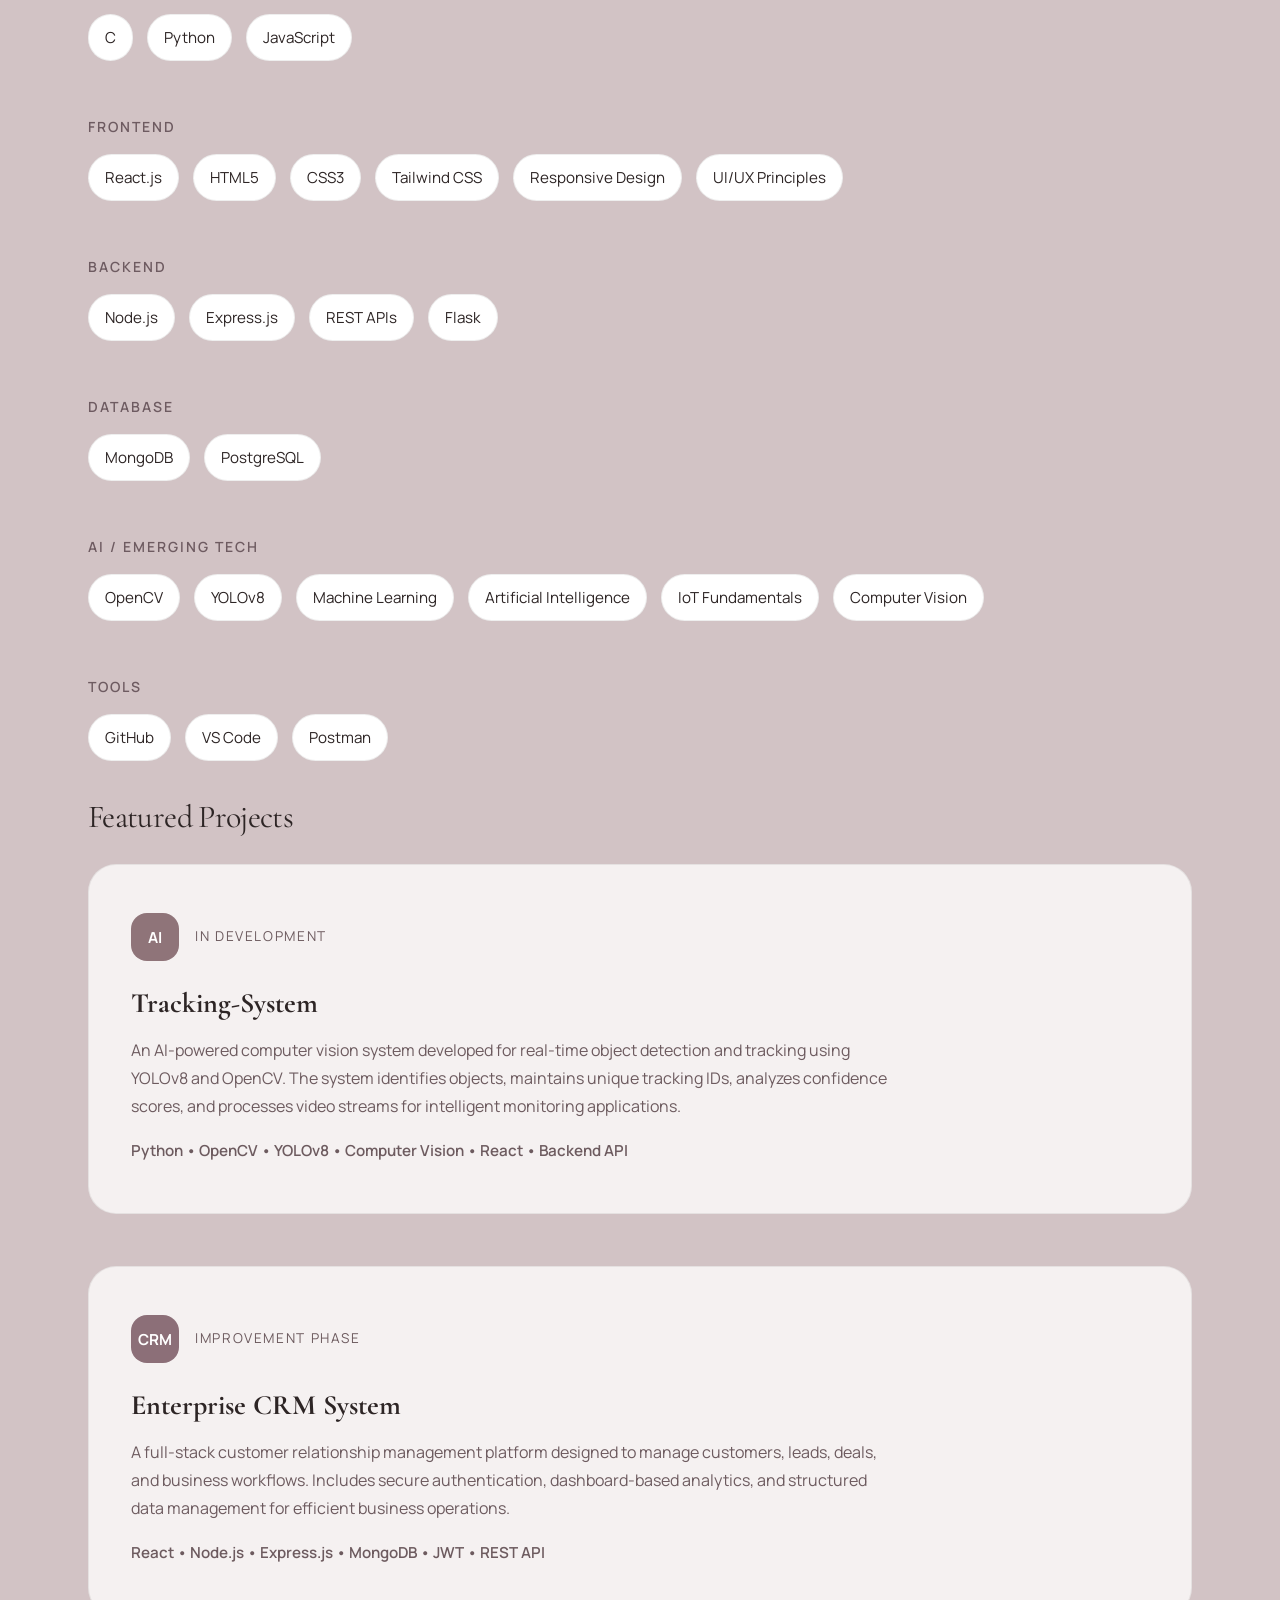
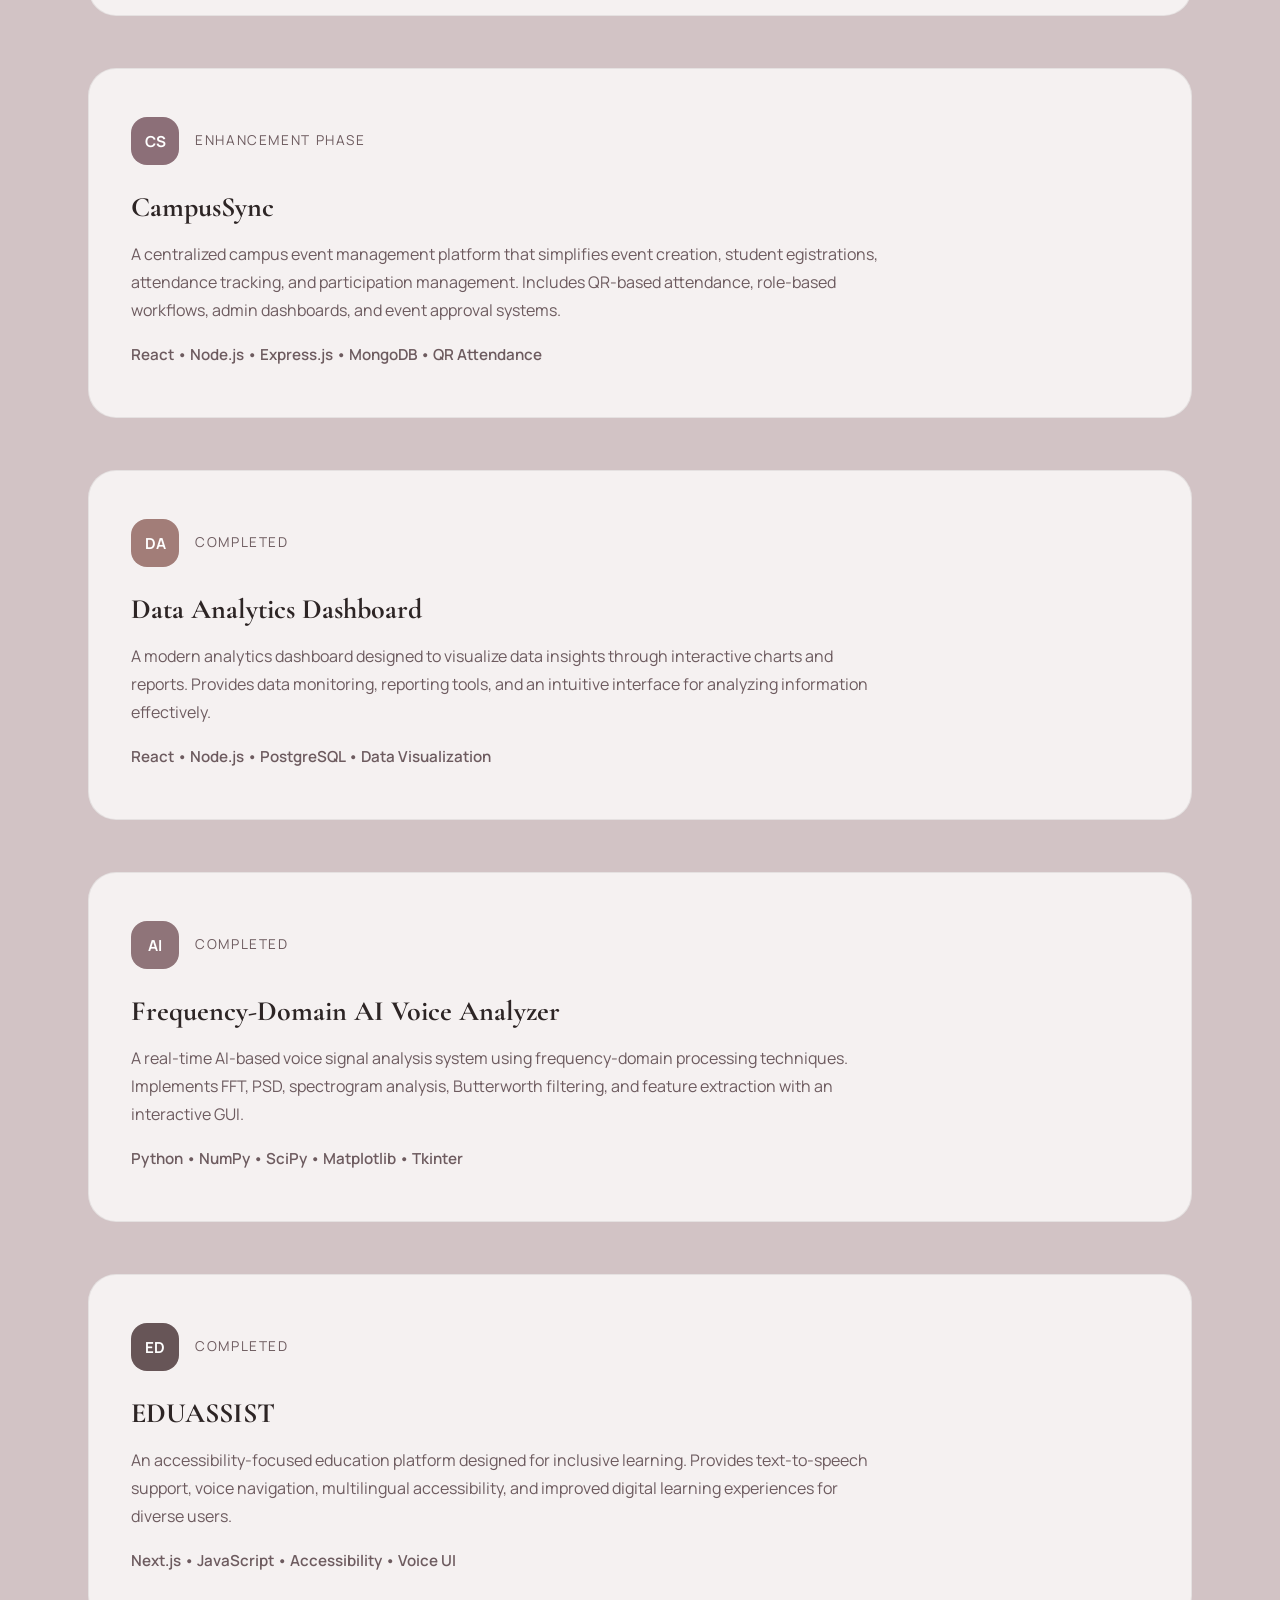
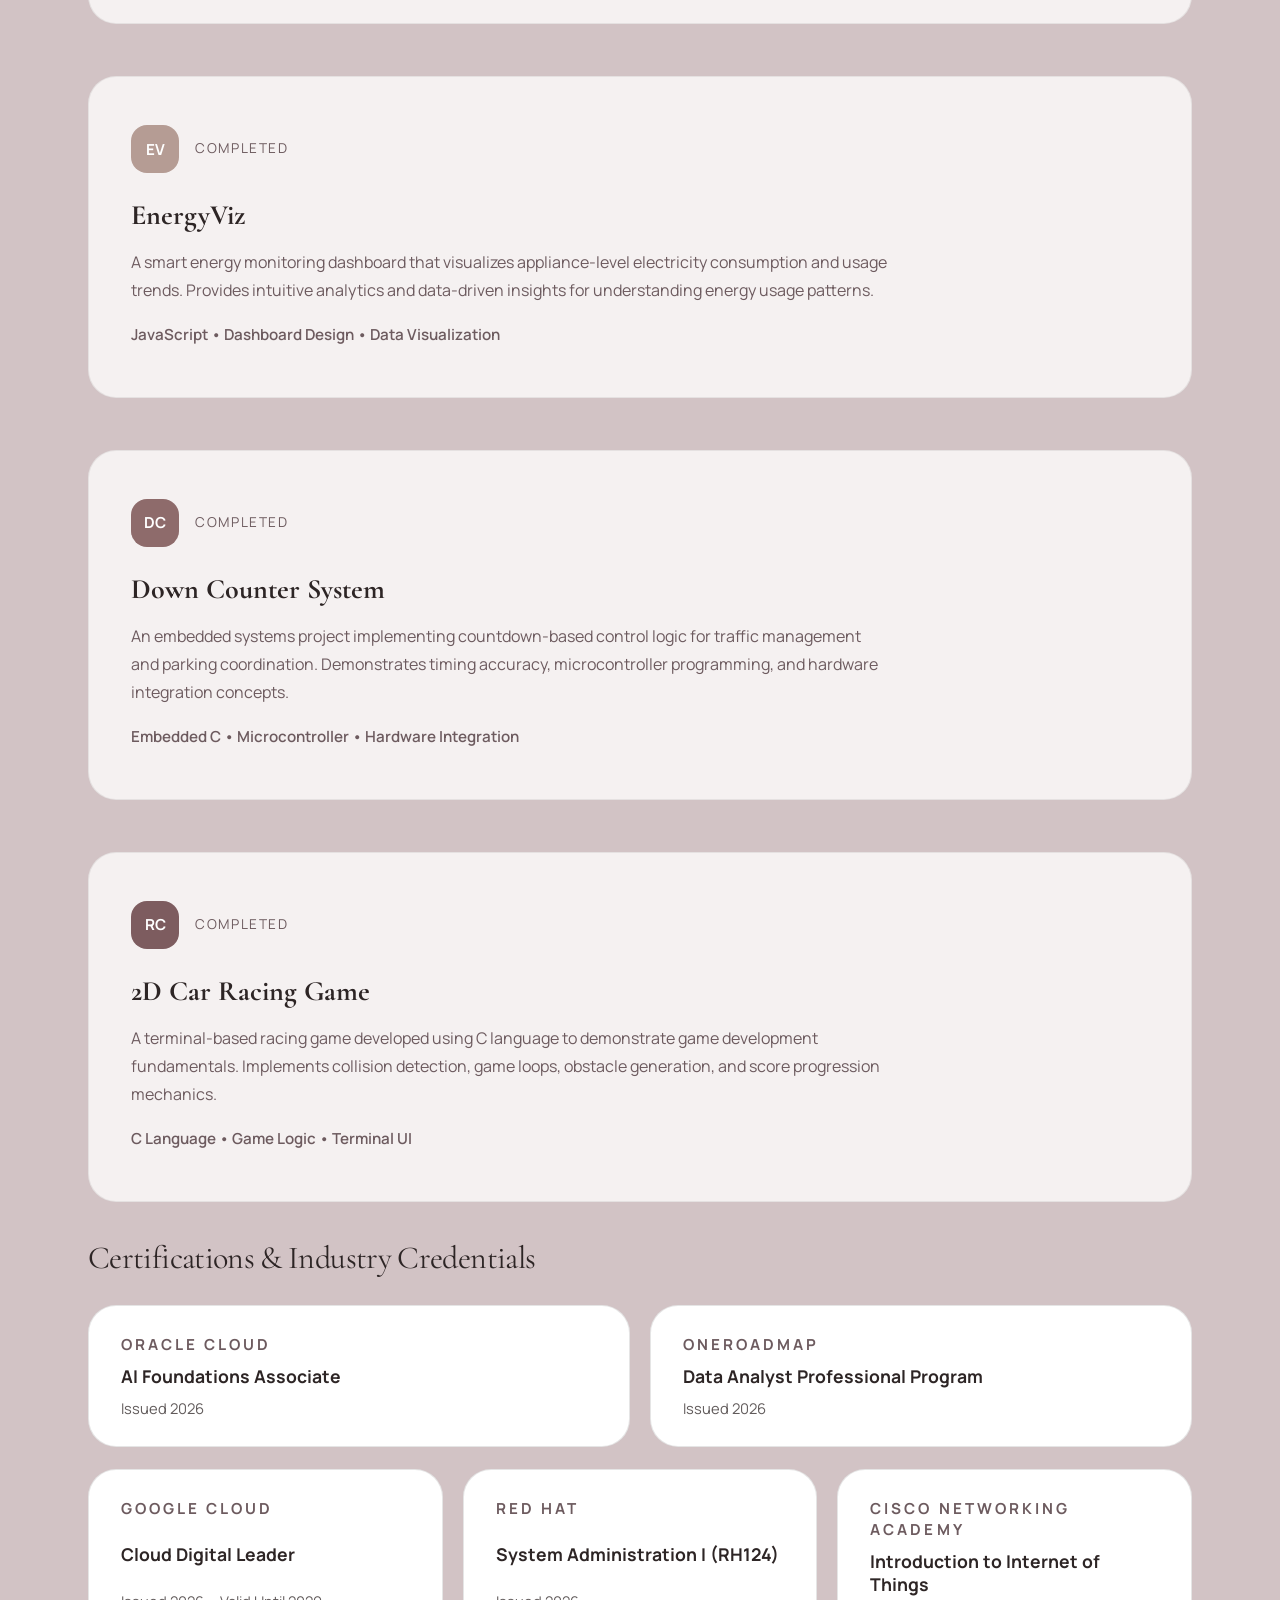
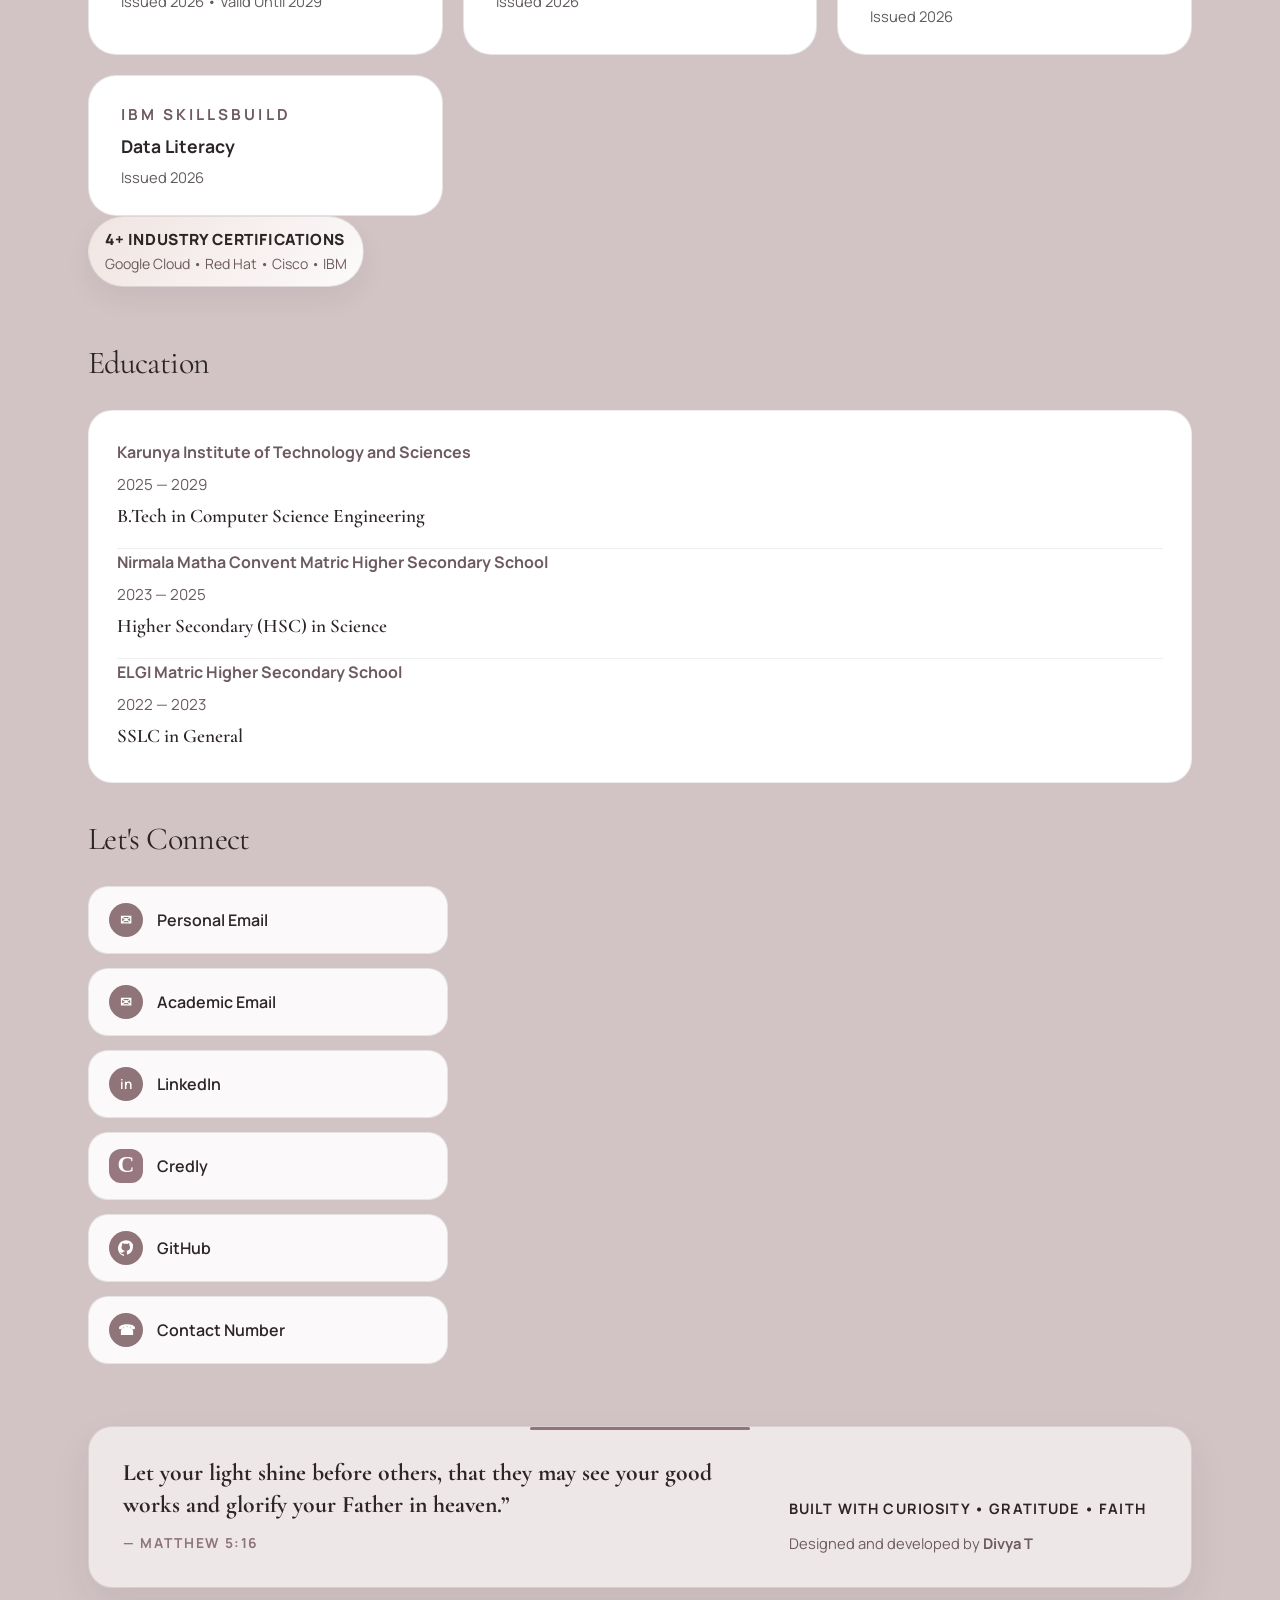
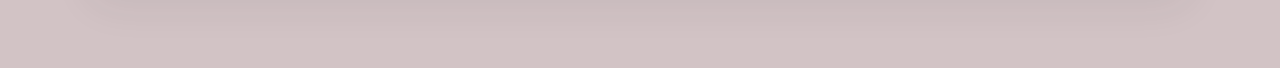
==== commit 6dfed363: "Remove and reorganize certification entries" ====
--- a/index.html
+++ b/index.html
@@ -253,28 +253,11 @@
       <div class="section-heading">Certifications & Industry Credentials</div>
 	<div class="cert-grid">
 	
-	  <a class="cert-card" href="Google cloud coures CDL.png">
-	    <p class="cert-title">GOOGLE CLOUD</p>
-	    <p class="cert-subtitle">Cloud Digital Leader</p>
-	    <p class="cert-year">Issued 2026 • Valid Until 2029</p>
-	  </a>
-	
 	  <a class="cert-card" href="Oracle .png">
 	    <p class="cert-title">ORACLE CLOUD</p>
 	    <p class="cert-subtitle">AI Foundations Associate</p>
 	    <p class="cert-year">Issued 2026</p>
 	  </a>
-
-	  <a class="cert-card" href="Red Hat.png">
-	    <p class="cert-title">RED HAT</p>
-	    <p class="cert-subtitle">System Administration I (RH124)</p>
-	    <p class="cert-year">Issued 2026</p>
-	  </a>
-
-	  <a class="cert-card" href="IOT and Digital Transformation.png">
-      <p class="cert-title">CISCO NETWORKING ACADEMY</p>
-      <p class="cert-subtitle">Introduction to Internet of Things</p>
-      <p class="cert-year">Issued 2026</p>
 	
 	  <a class="cert-card" href="Data Analyst .png">
 	    <p class="cert-title">ONEROADMAP</p>
@@ -283,11 +266,6 @@
 	  </a>
 	</div>
   <br>
-      
-  <div class="cert-badge" >
-        <p> 4+ Industry Certifications </p>
-        <span> Google Cloud • Red Hat • Cisco • IBM </span>
-      </div>
 
       <div class="cert-grid">
 
@@ -314,8 +292,11 @@
           <p class="cert-subtitle">Data Literacy</p>
           <p class="cert-year">Issued 2026</p>
         </a>
-
-      </div>
+      </div>
+		<div class="cert-badge" >
+			<p> 4+ Industry Certifications </p>
+			<span> Google Cloud • Red Hat • Cisco • IBM </span>
+		</div>
     </section>
 
     <section id="education" class="section education-section">
@@ -363,4 +344,4 @@
   <div class="cursor-dot"></div>
   <script src="script.js"></script>
 </body>
-</html>+</html>
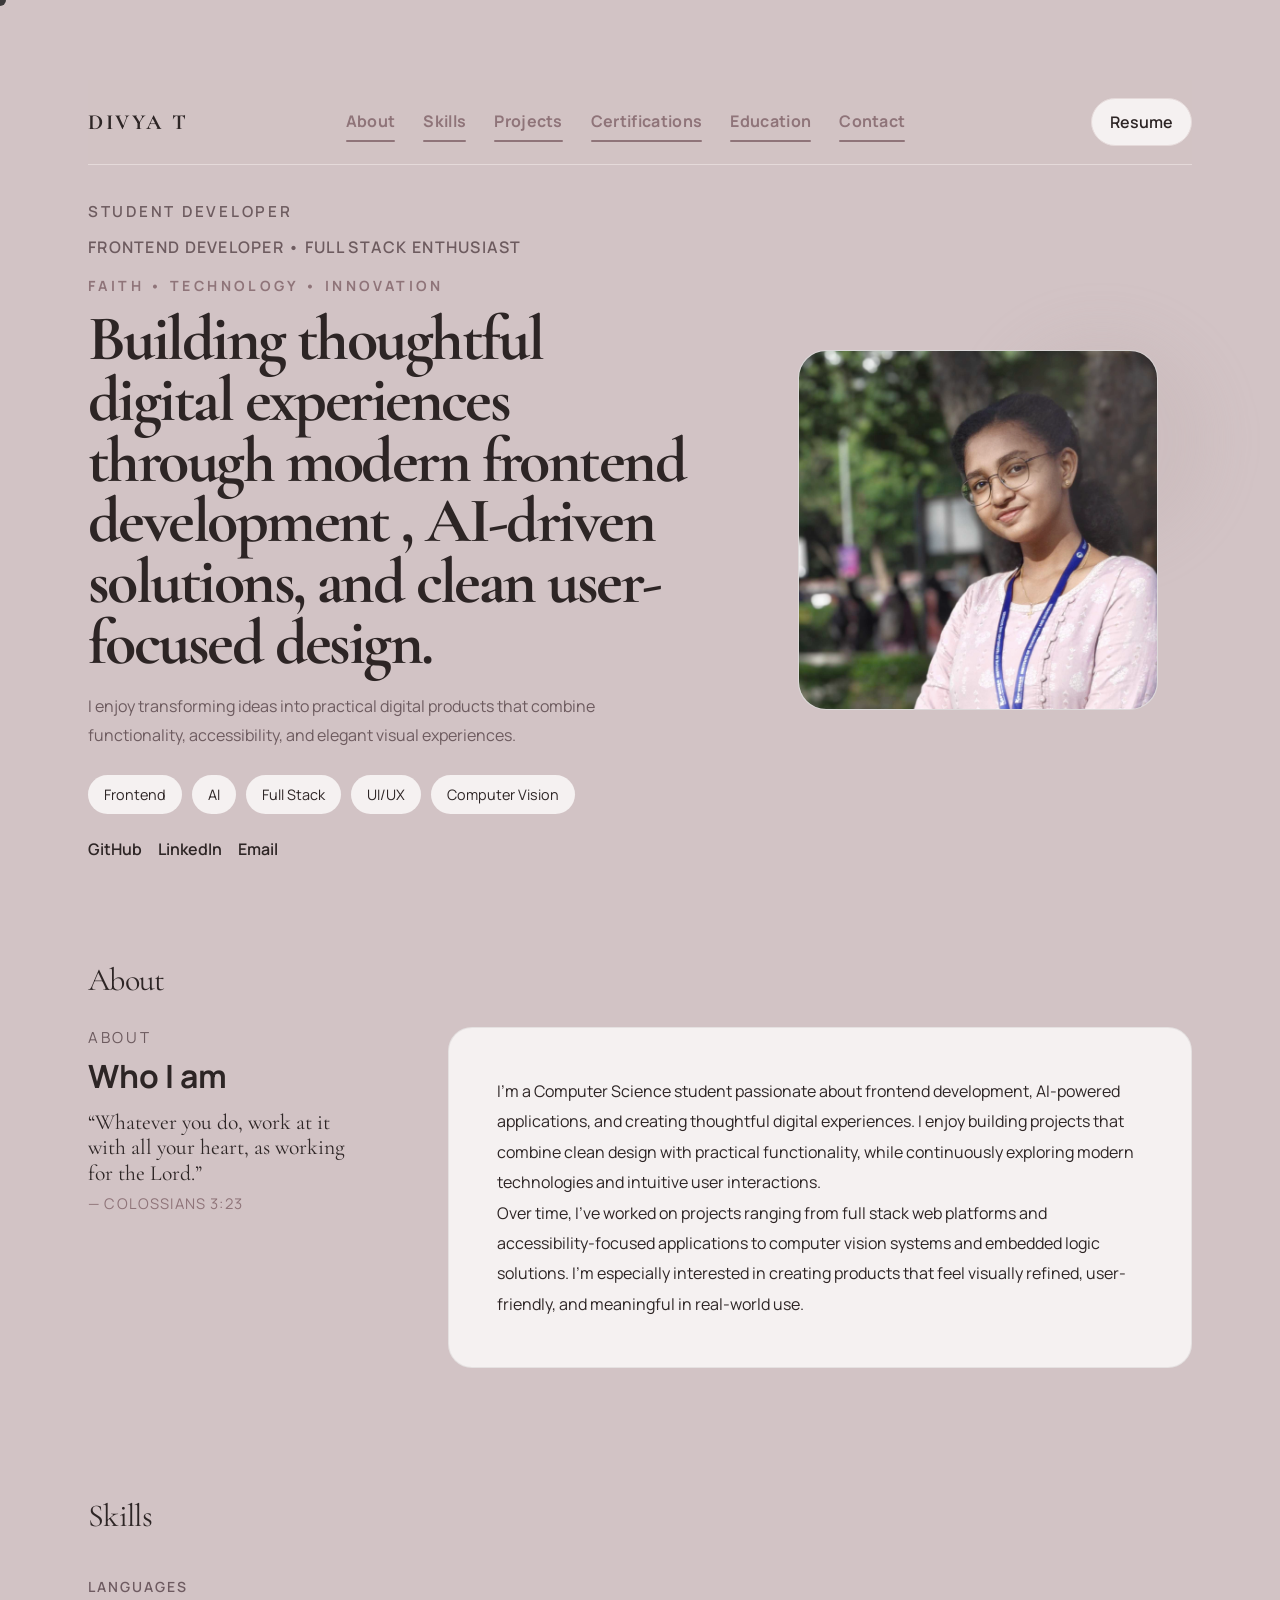
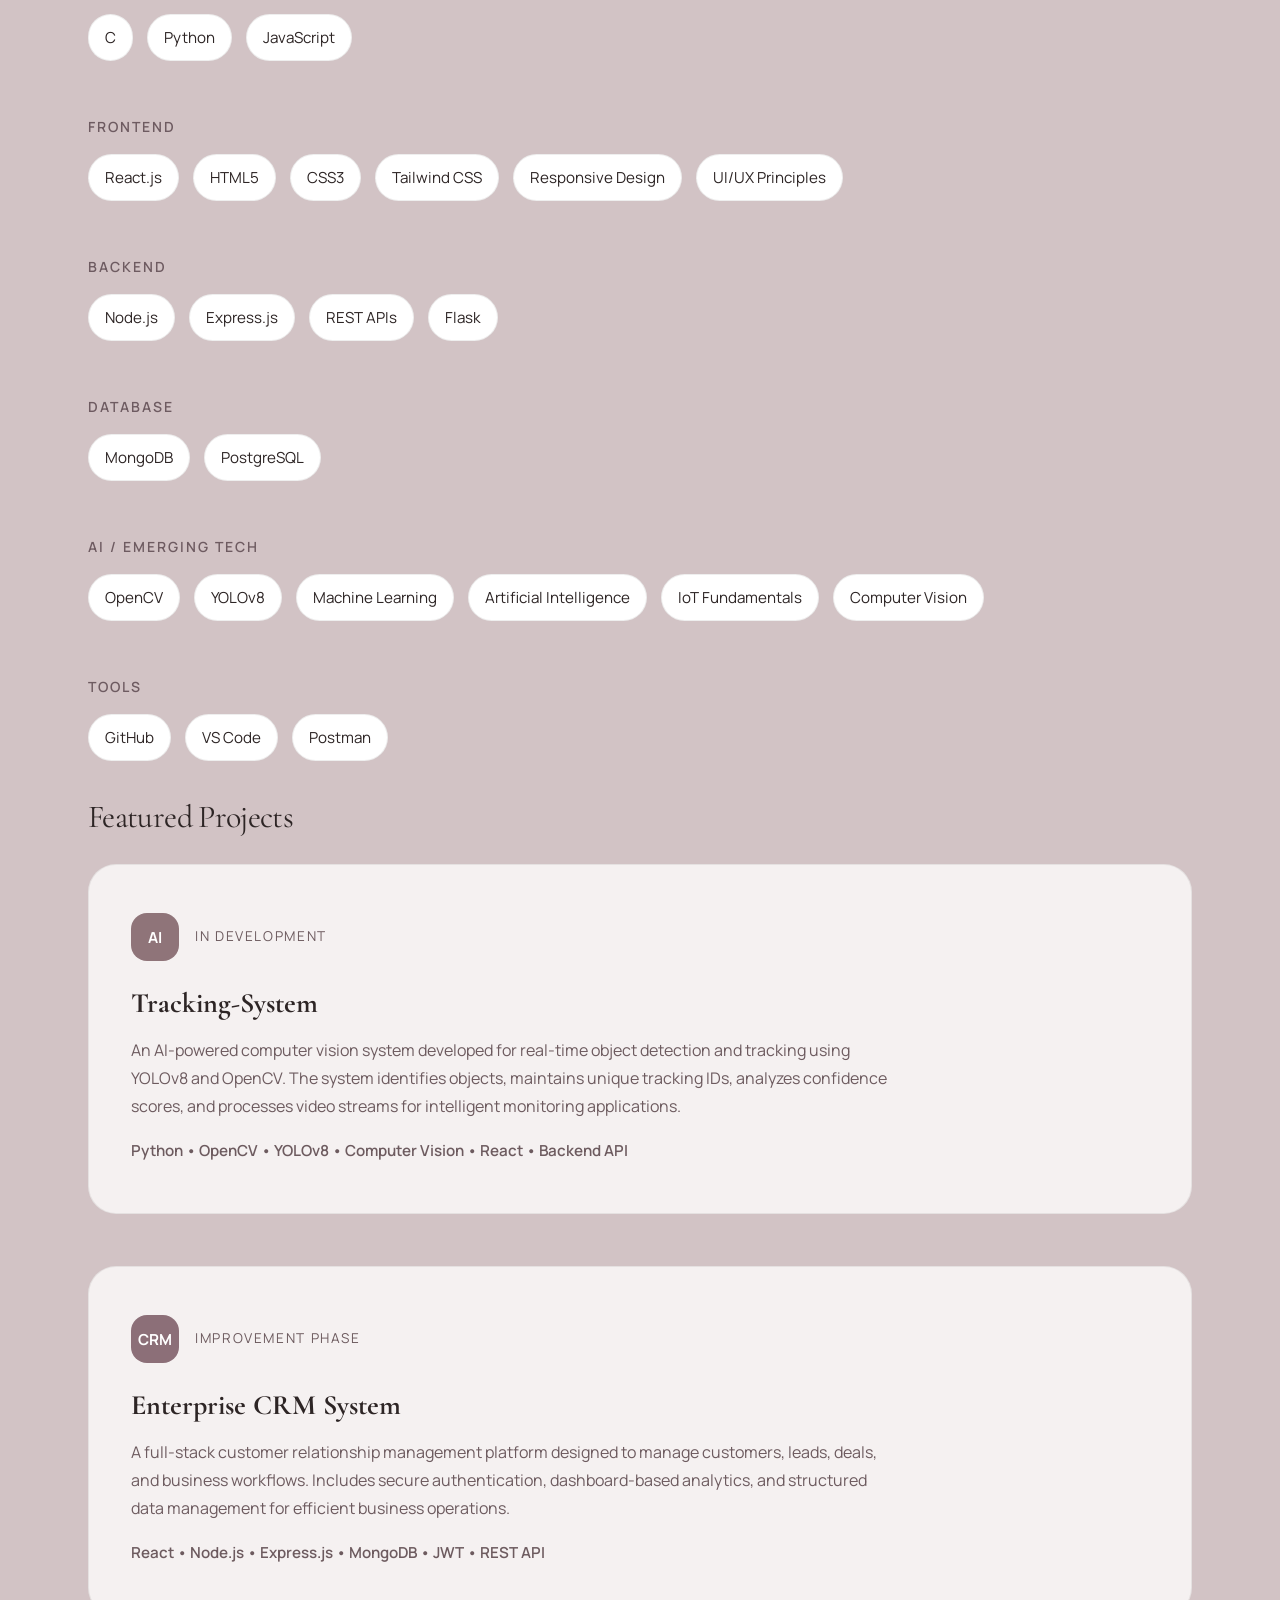
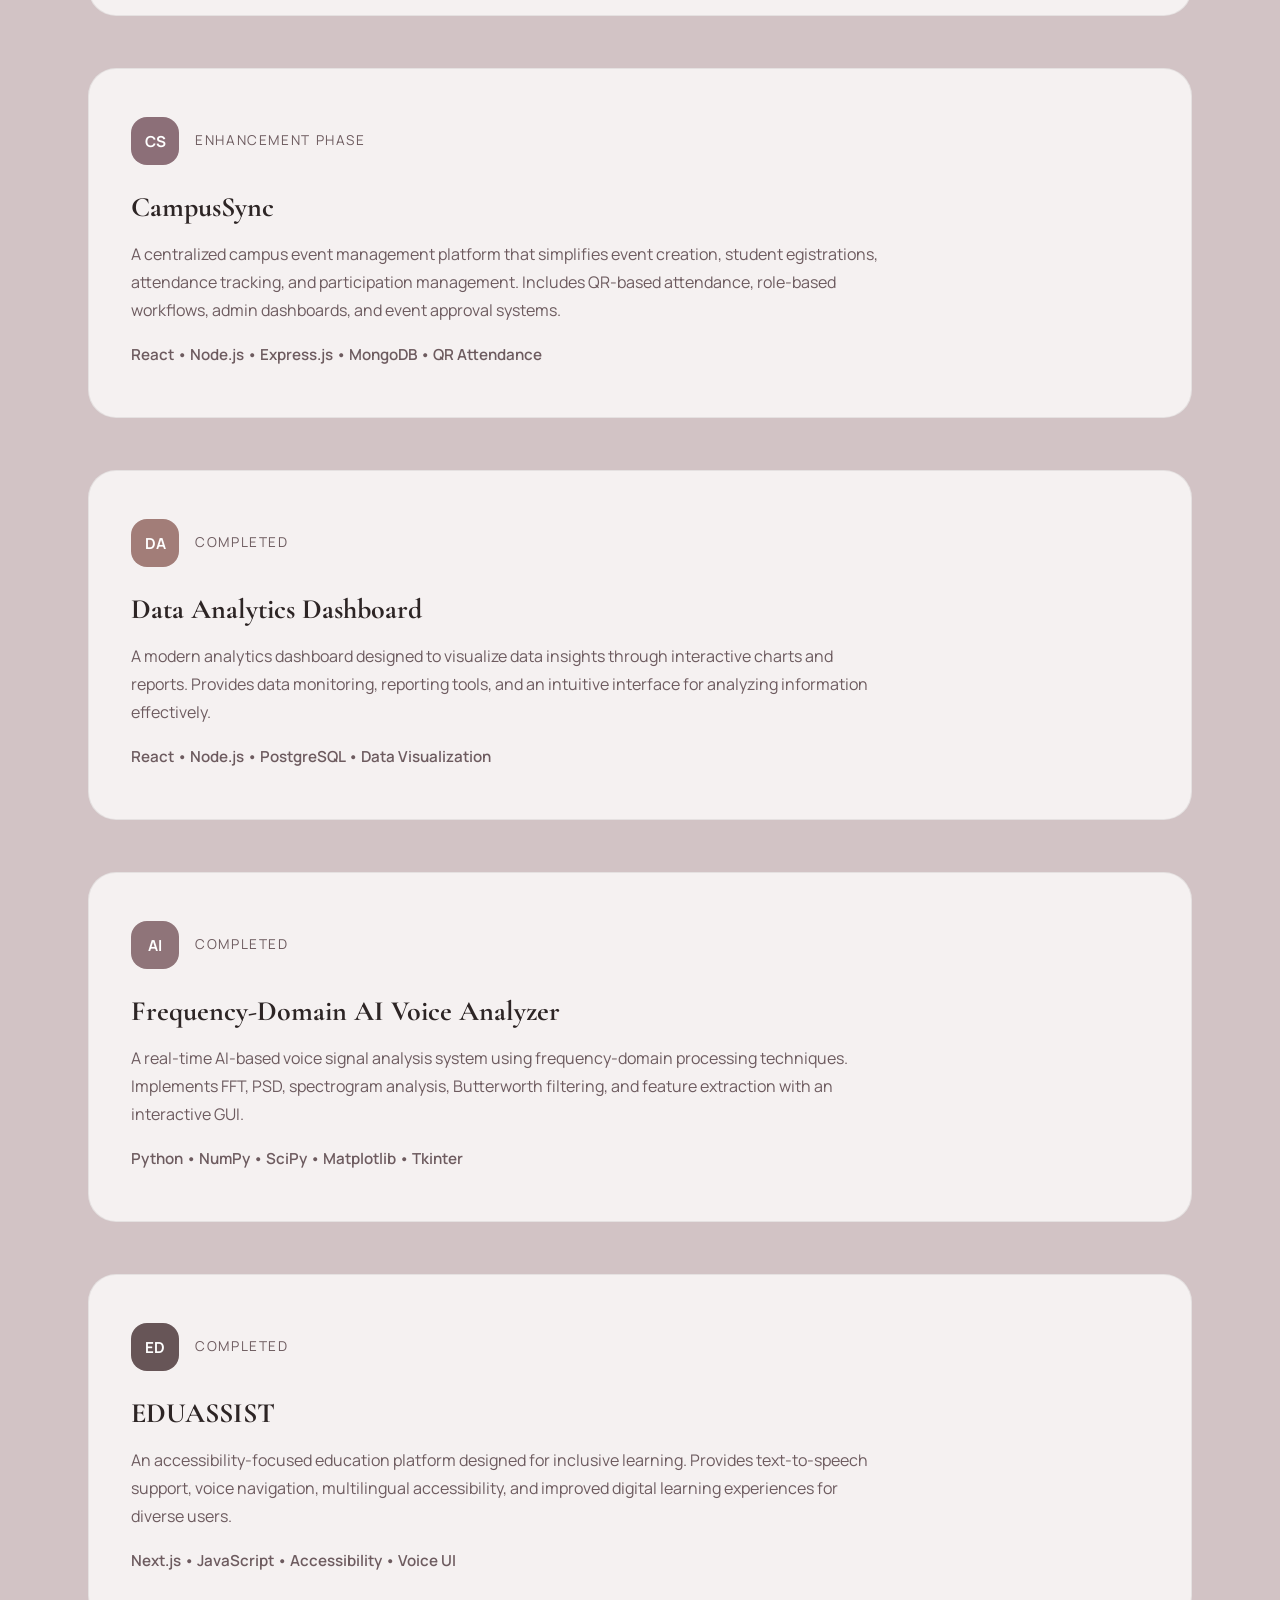
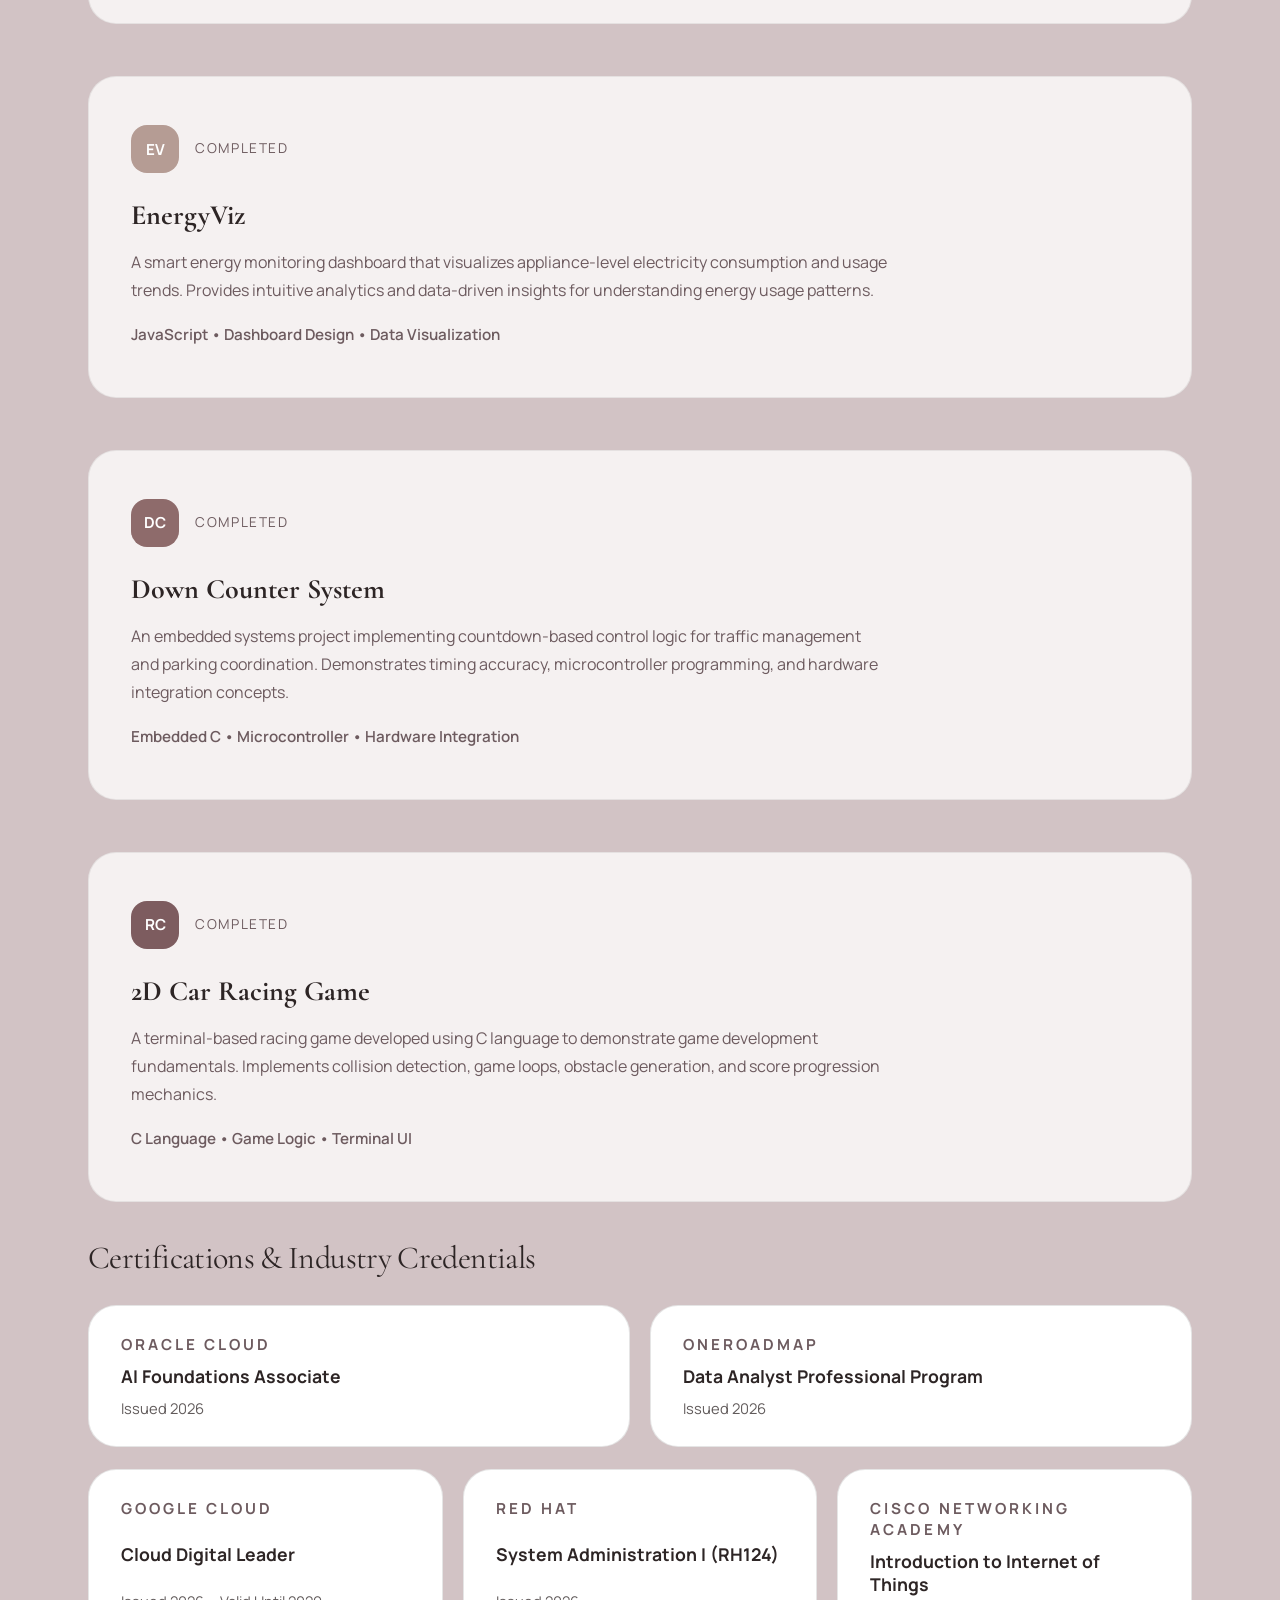
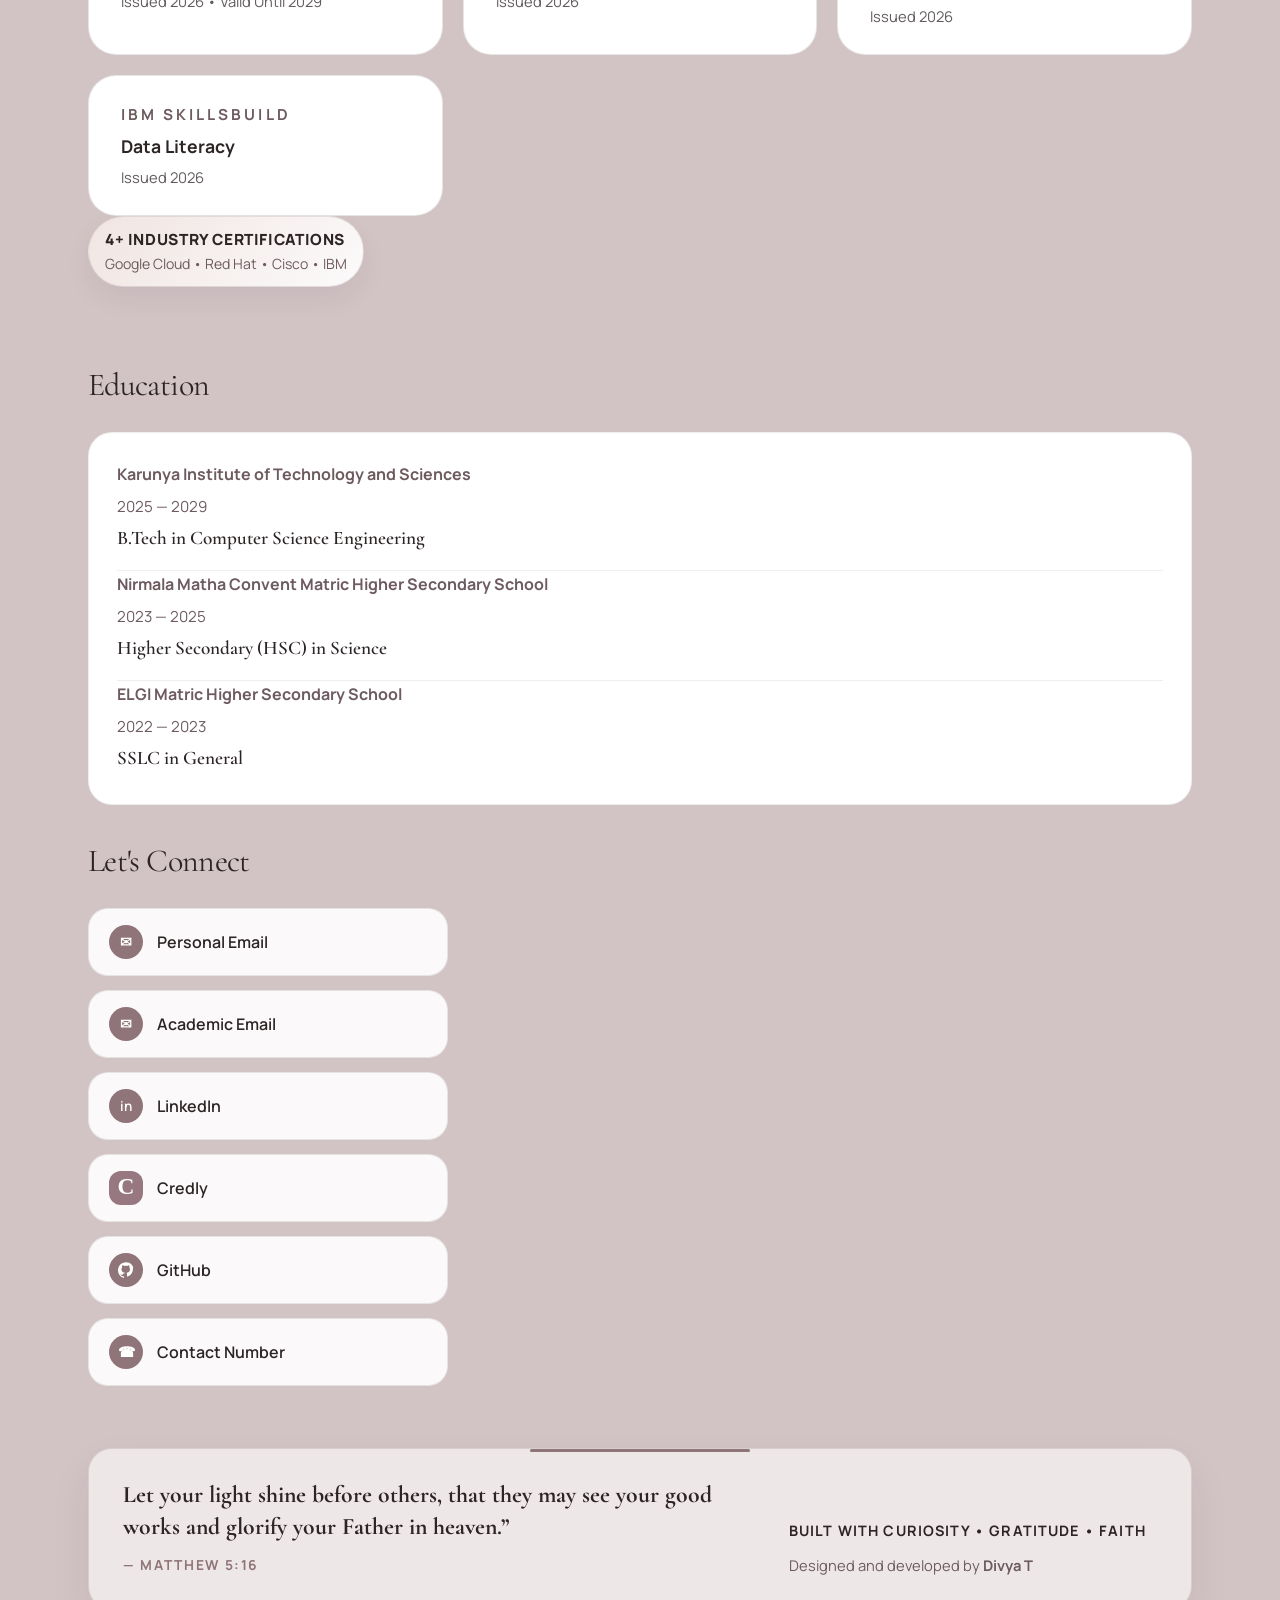
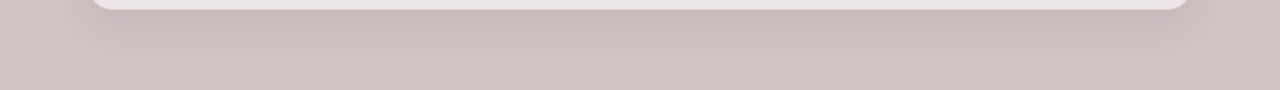
==== commit c3105027: "Update index.html" ====
--- a/index.html
+++ b/index.html
@@ -293,12 +293,13 @@
           <p class="cert-year">Issued 2026</p>
         </a>
       </div>
+		
 		<div class="cert-badge" >
 			<p> 4+ Industry Certifications </p>
 			<span> Google Cloud • Red Hat • Cisco • IBM </span>
 		</div>
     </section>
-
+<br>
     <section id="education" class="section education-section">
       <div class="section-heading">Education</div>
       <div class="education-card">
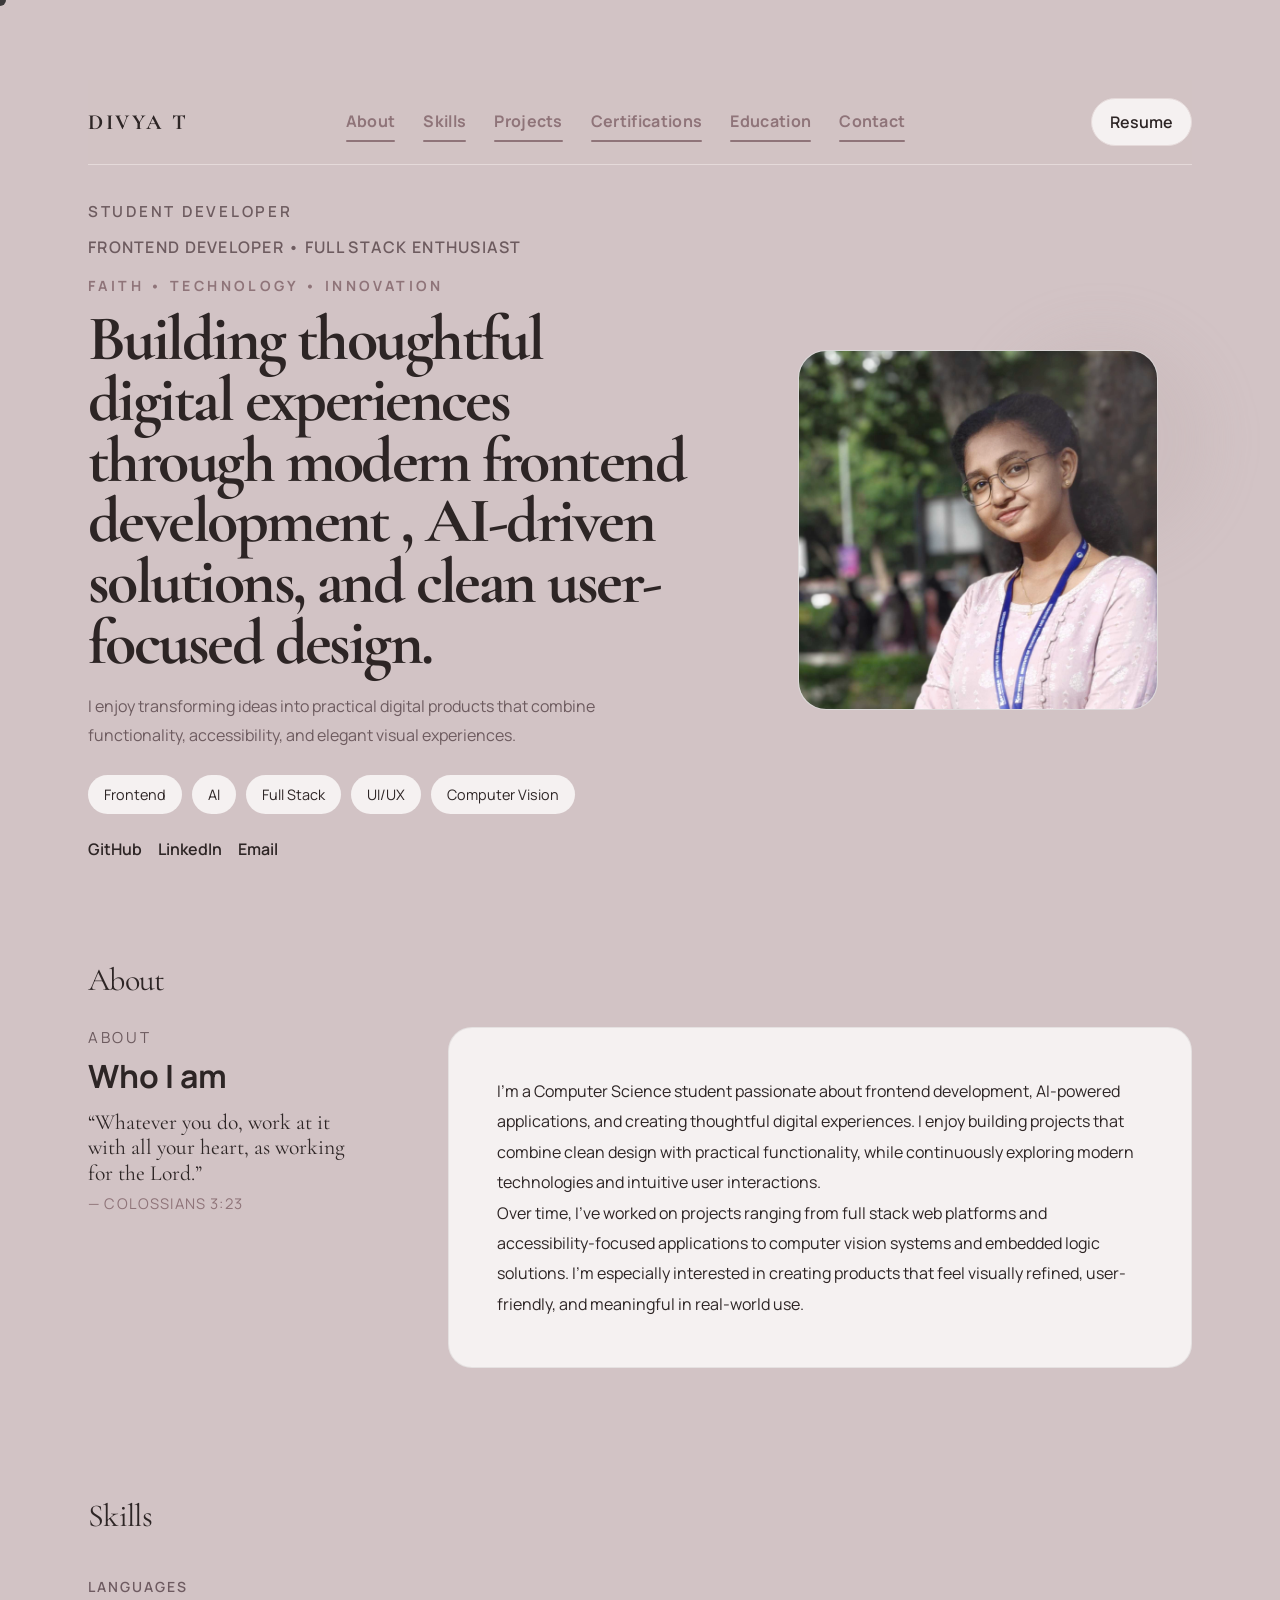
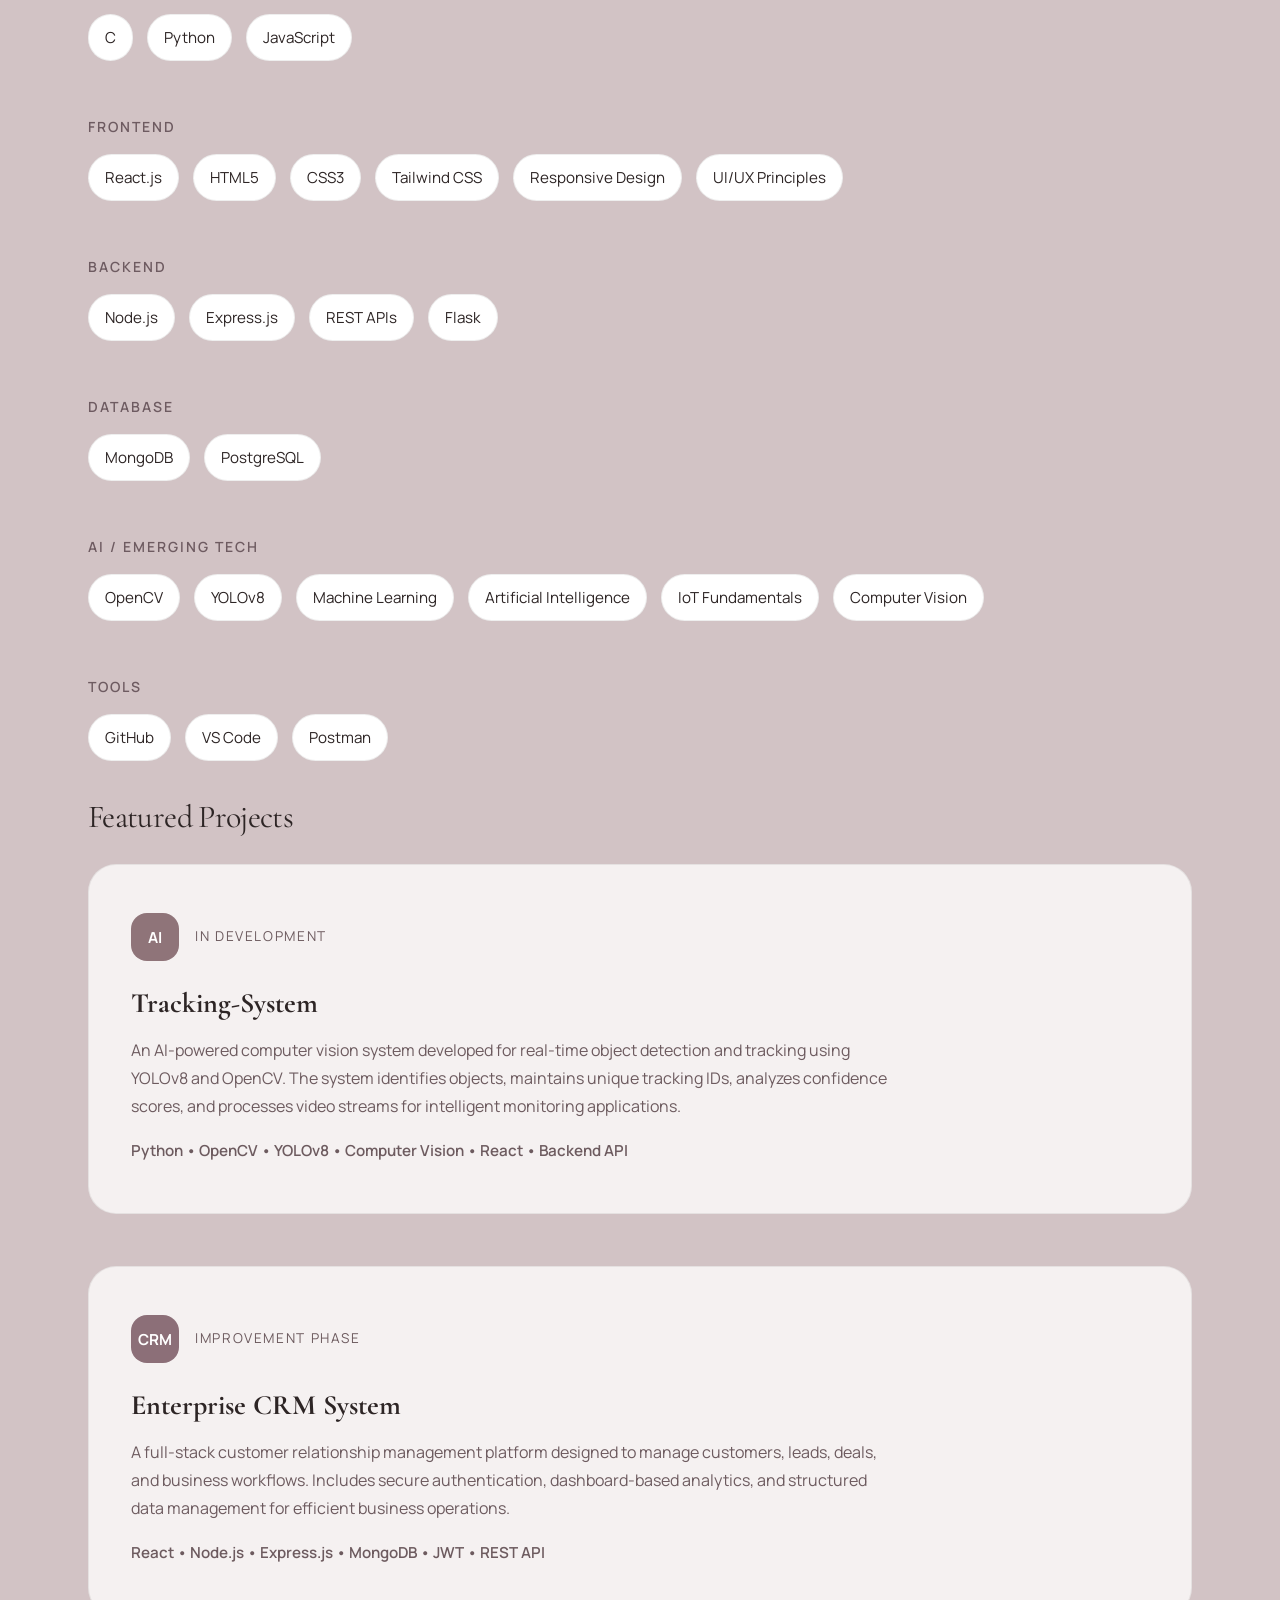
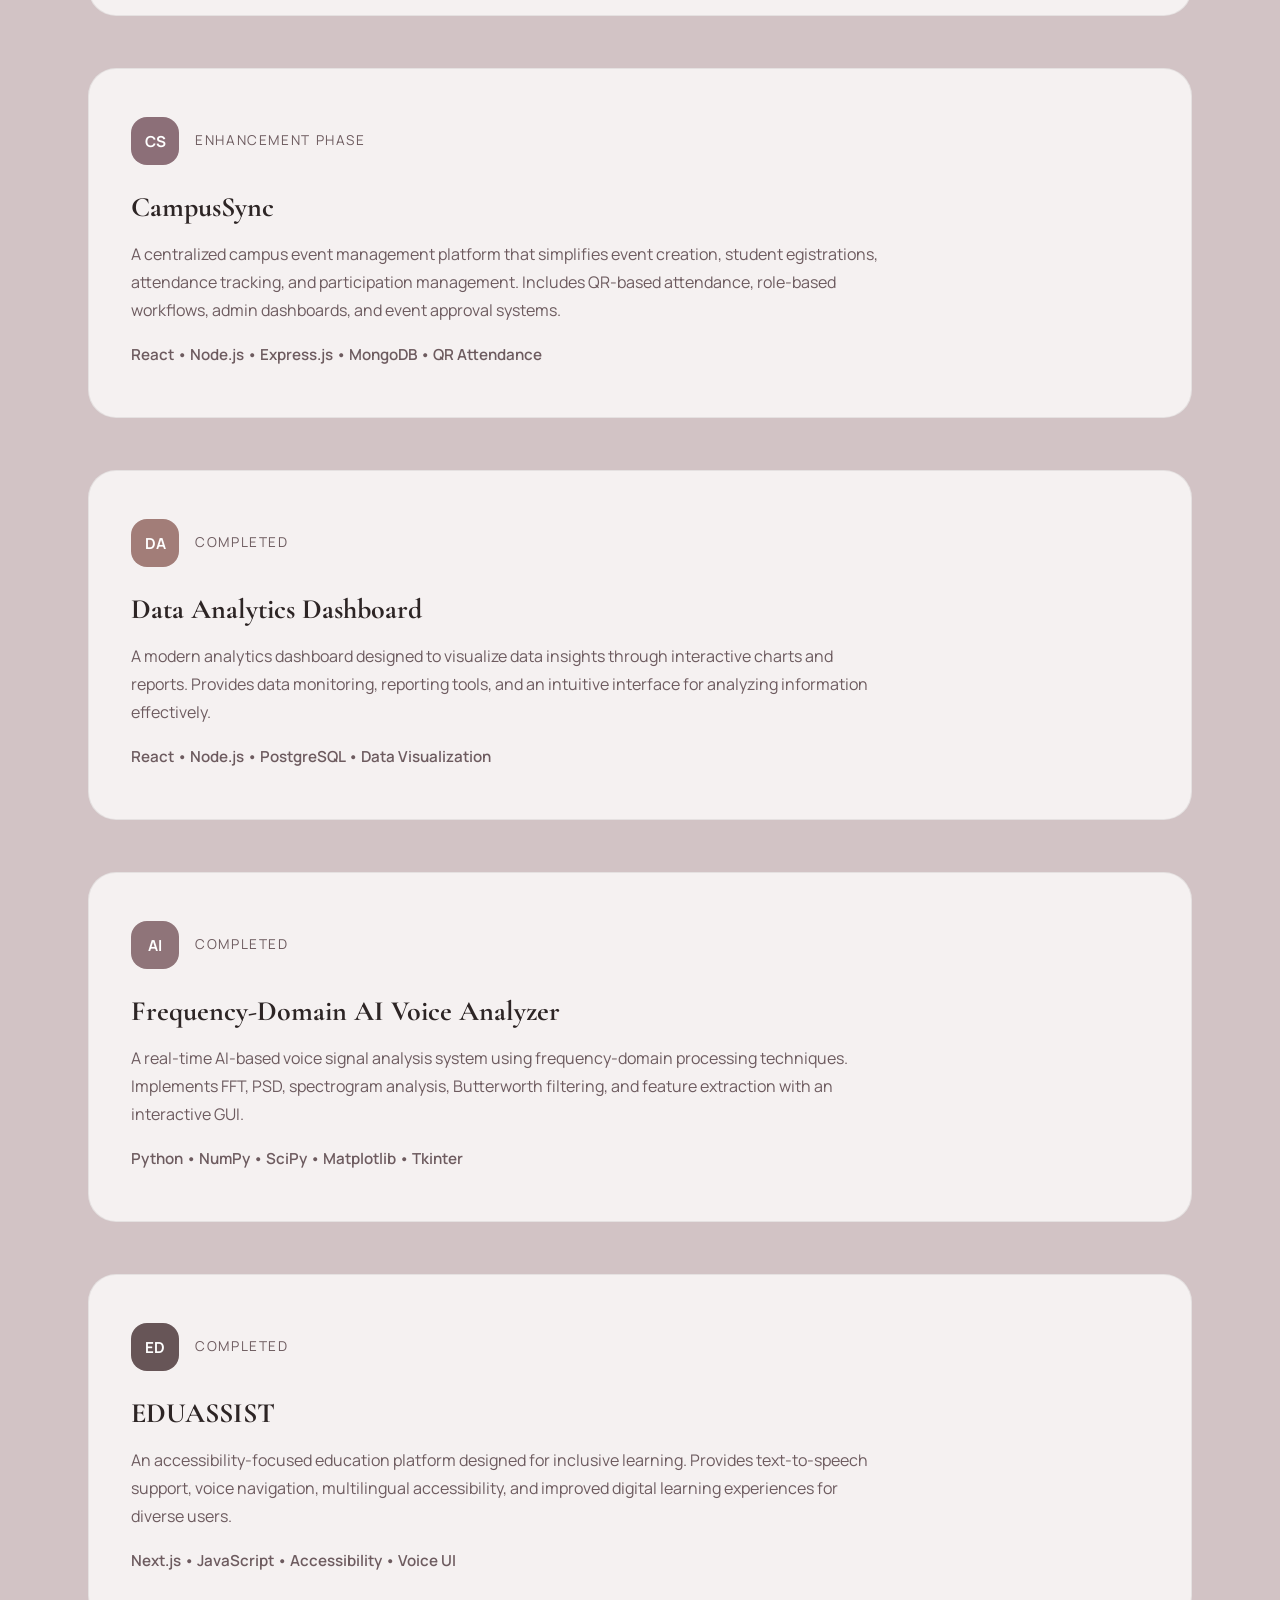
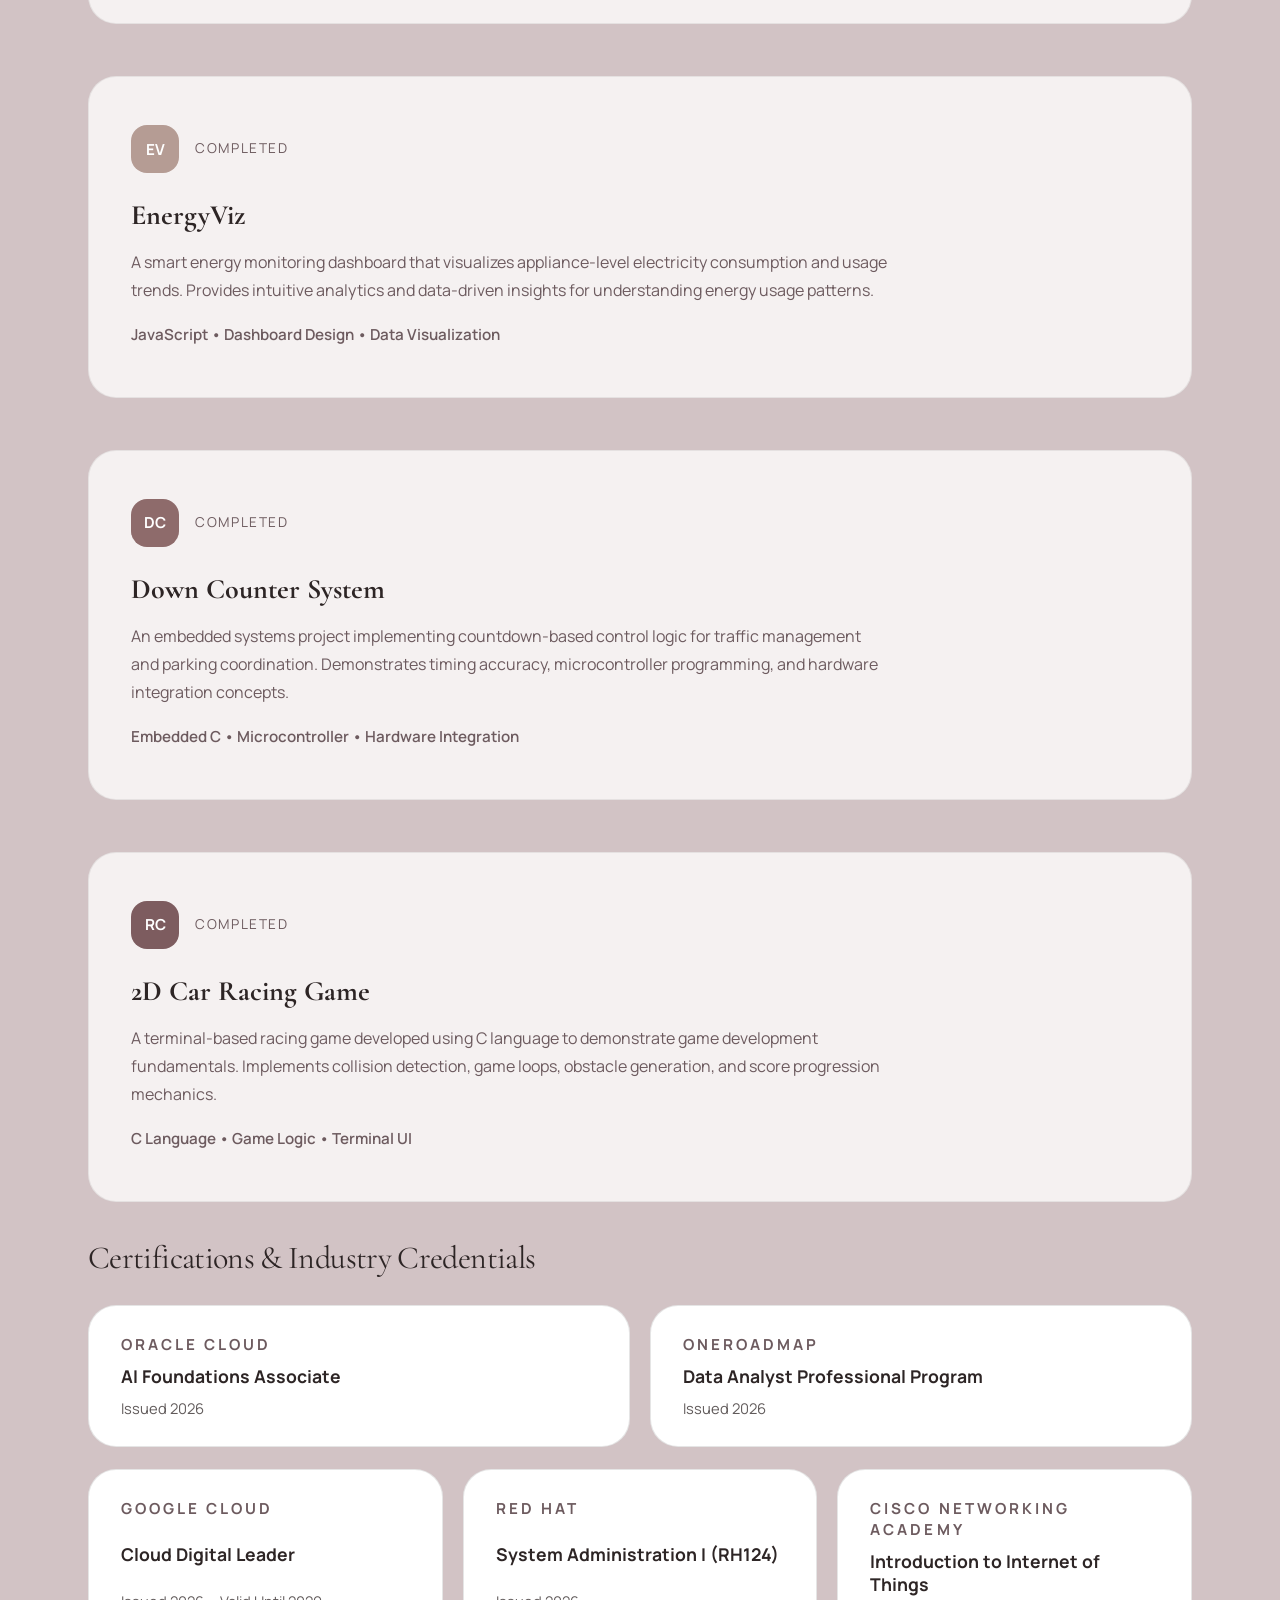
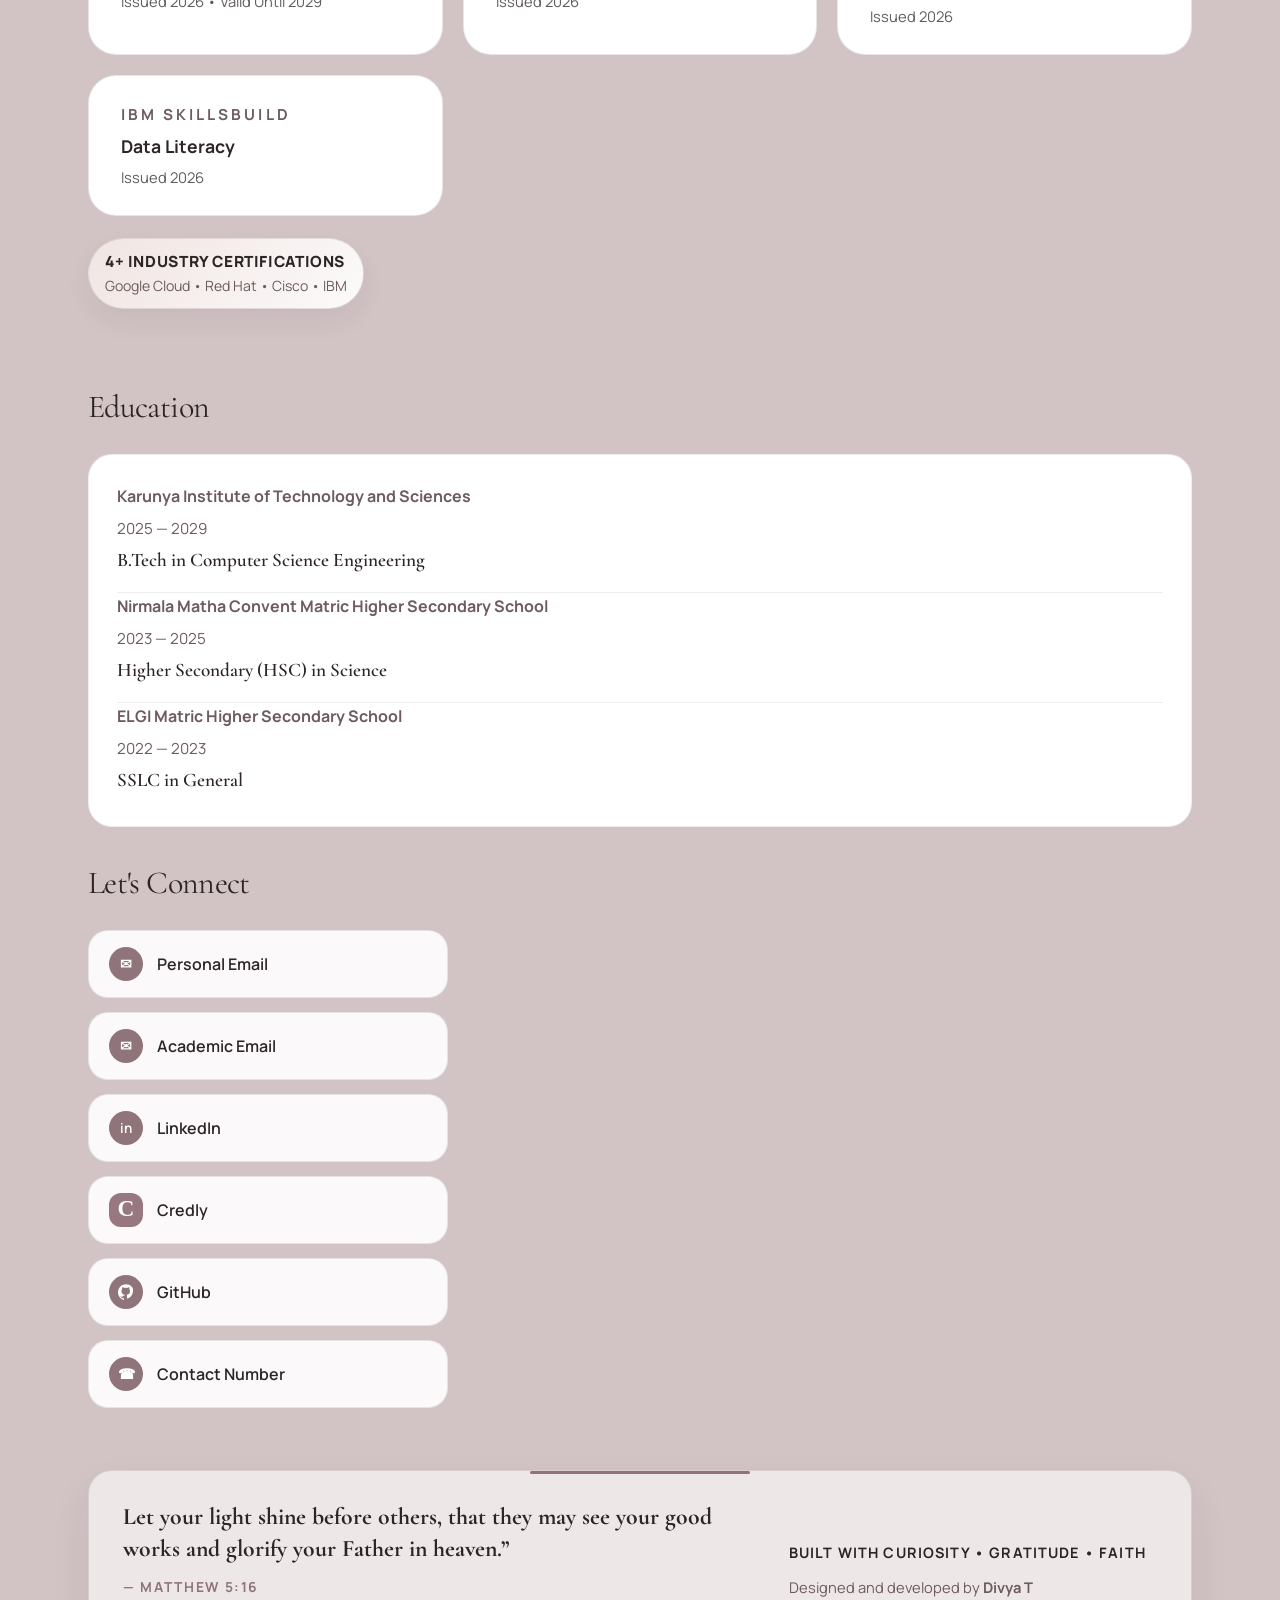
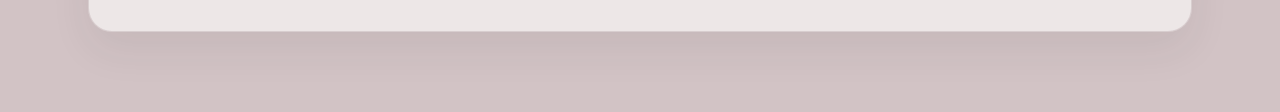
==== commit 171007cd: "Add line break in index.html" ====
--- a/index.html
+++ b/index.html
@@ -293,7 +293,7 @@
           <p class="cert-year">Issued 2026</p>
         </a>
       </div>
-		
+		<br>
 		<div class="cert-badge" >
 			<p> 4+ Industry Certifications </p>
 			<span> Google Cloud • Red Hat • Cisco • IBM </span>
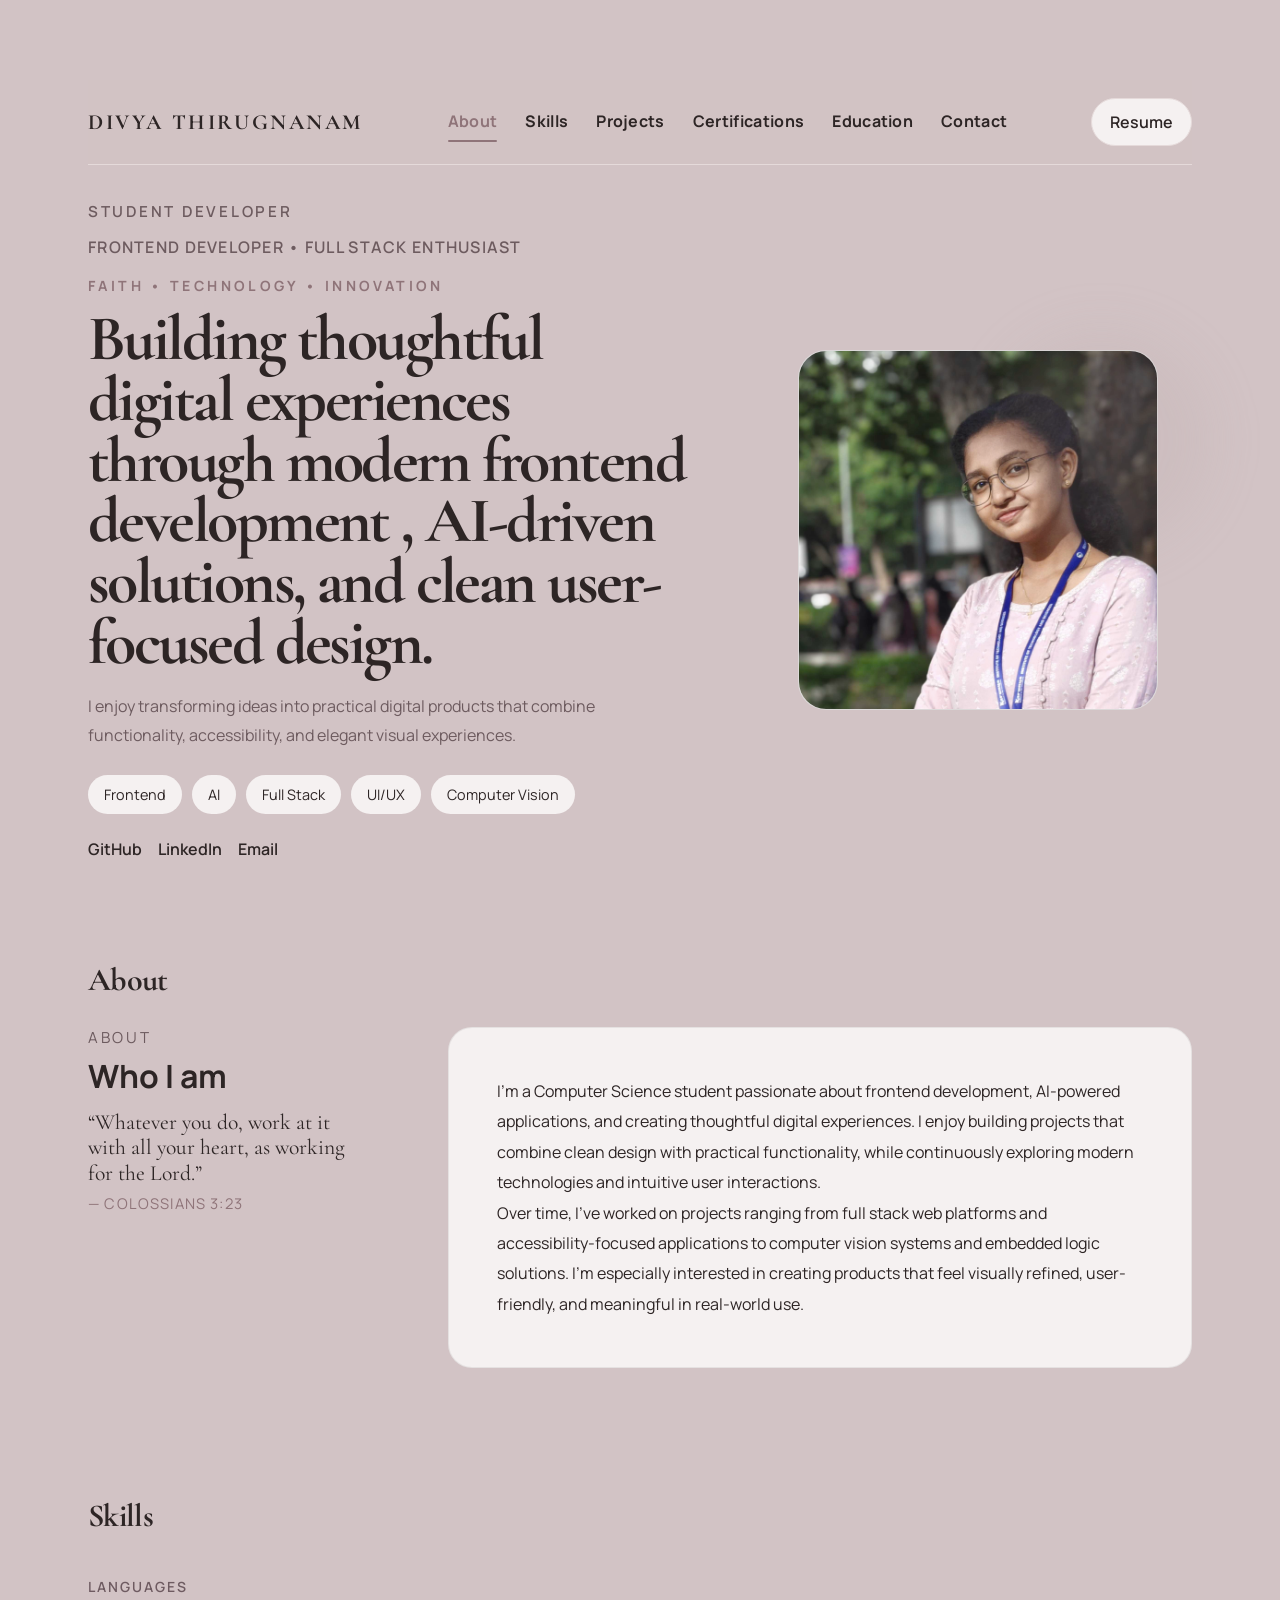
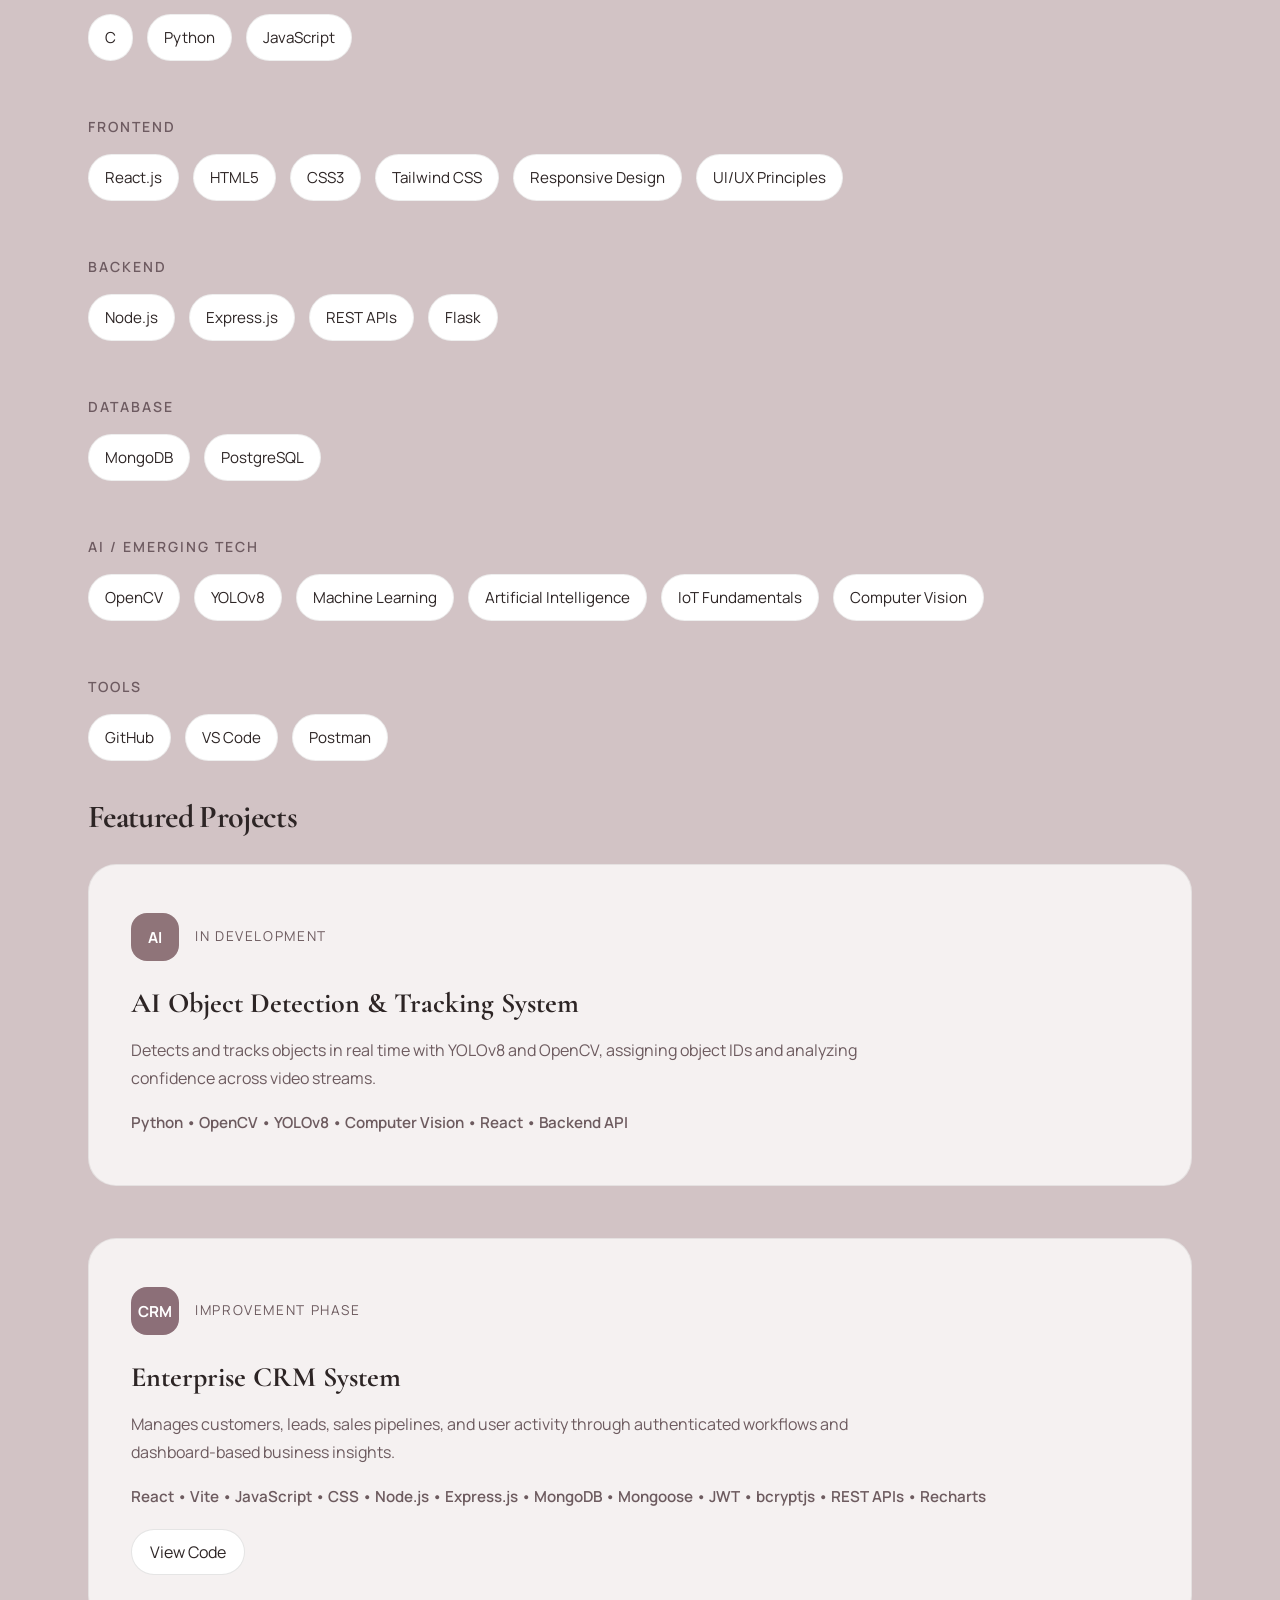
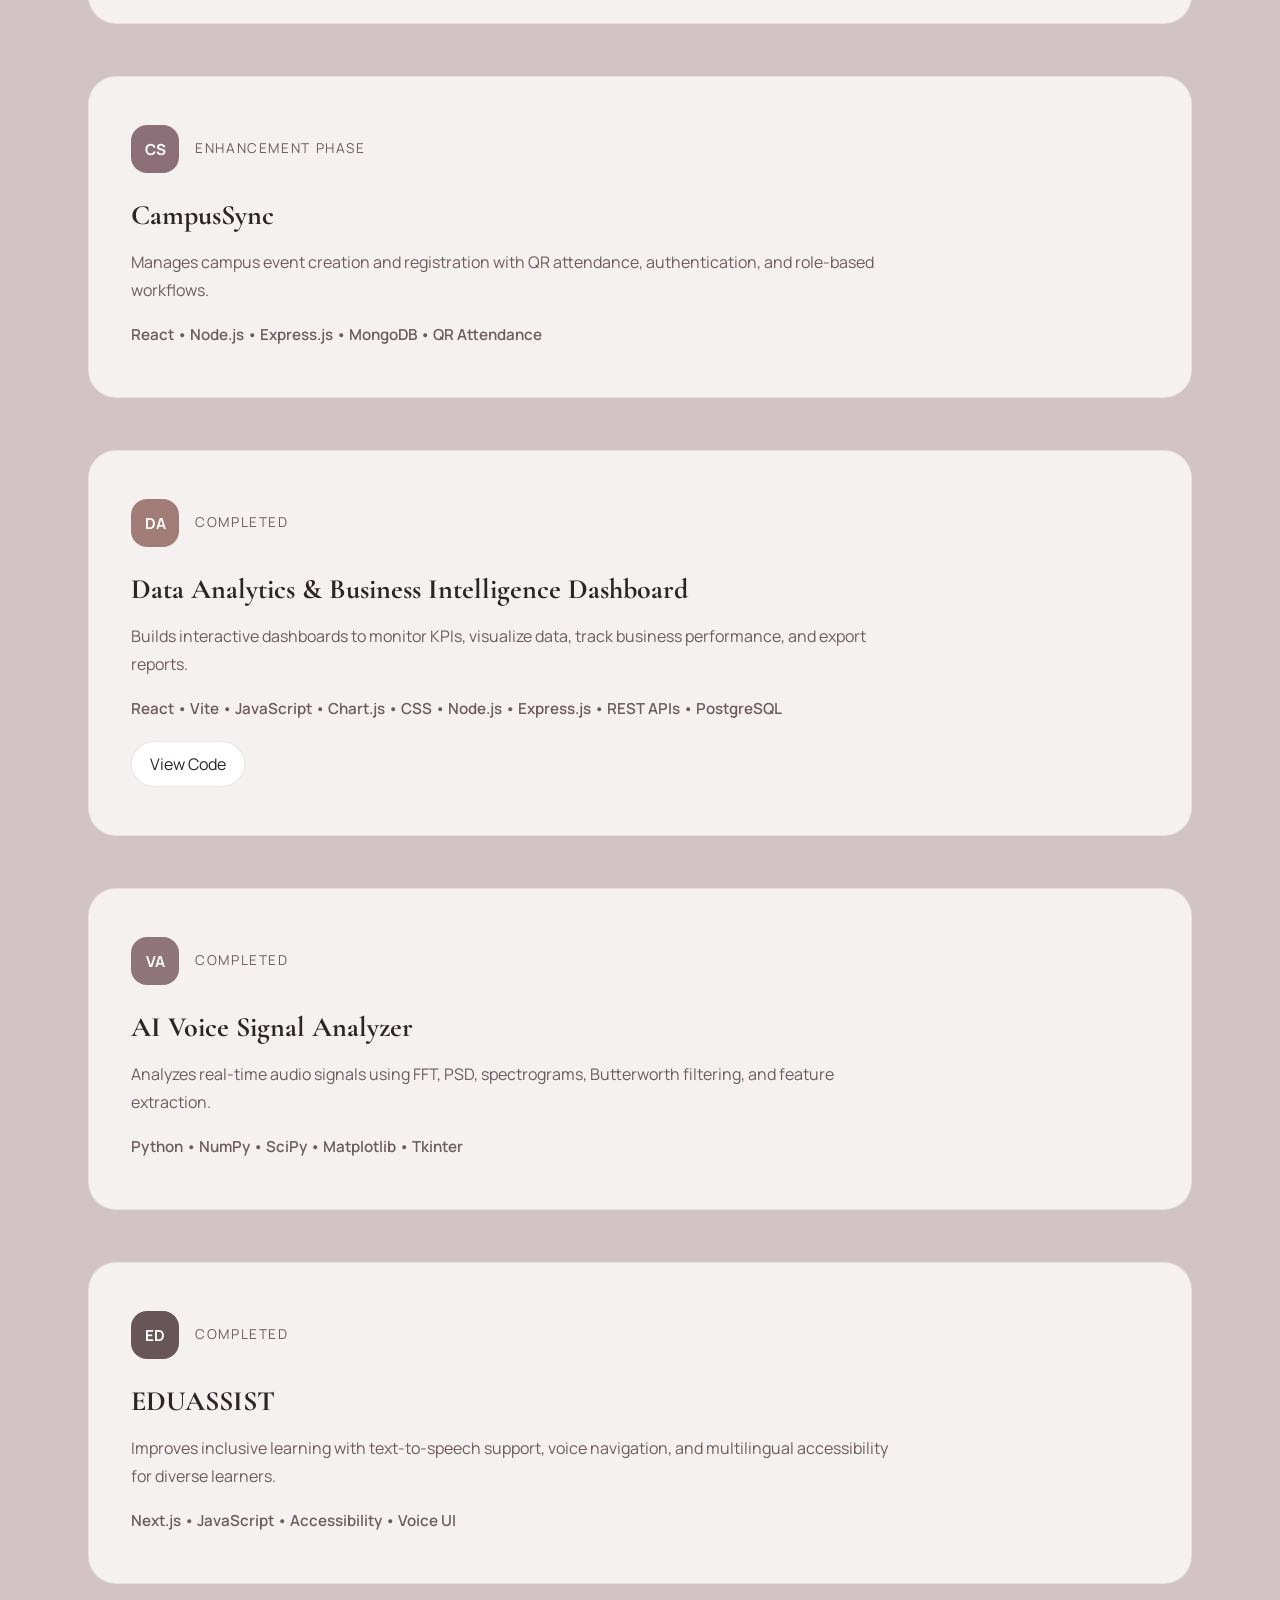
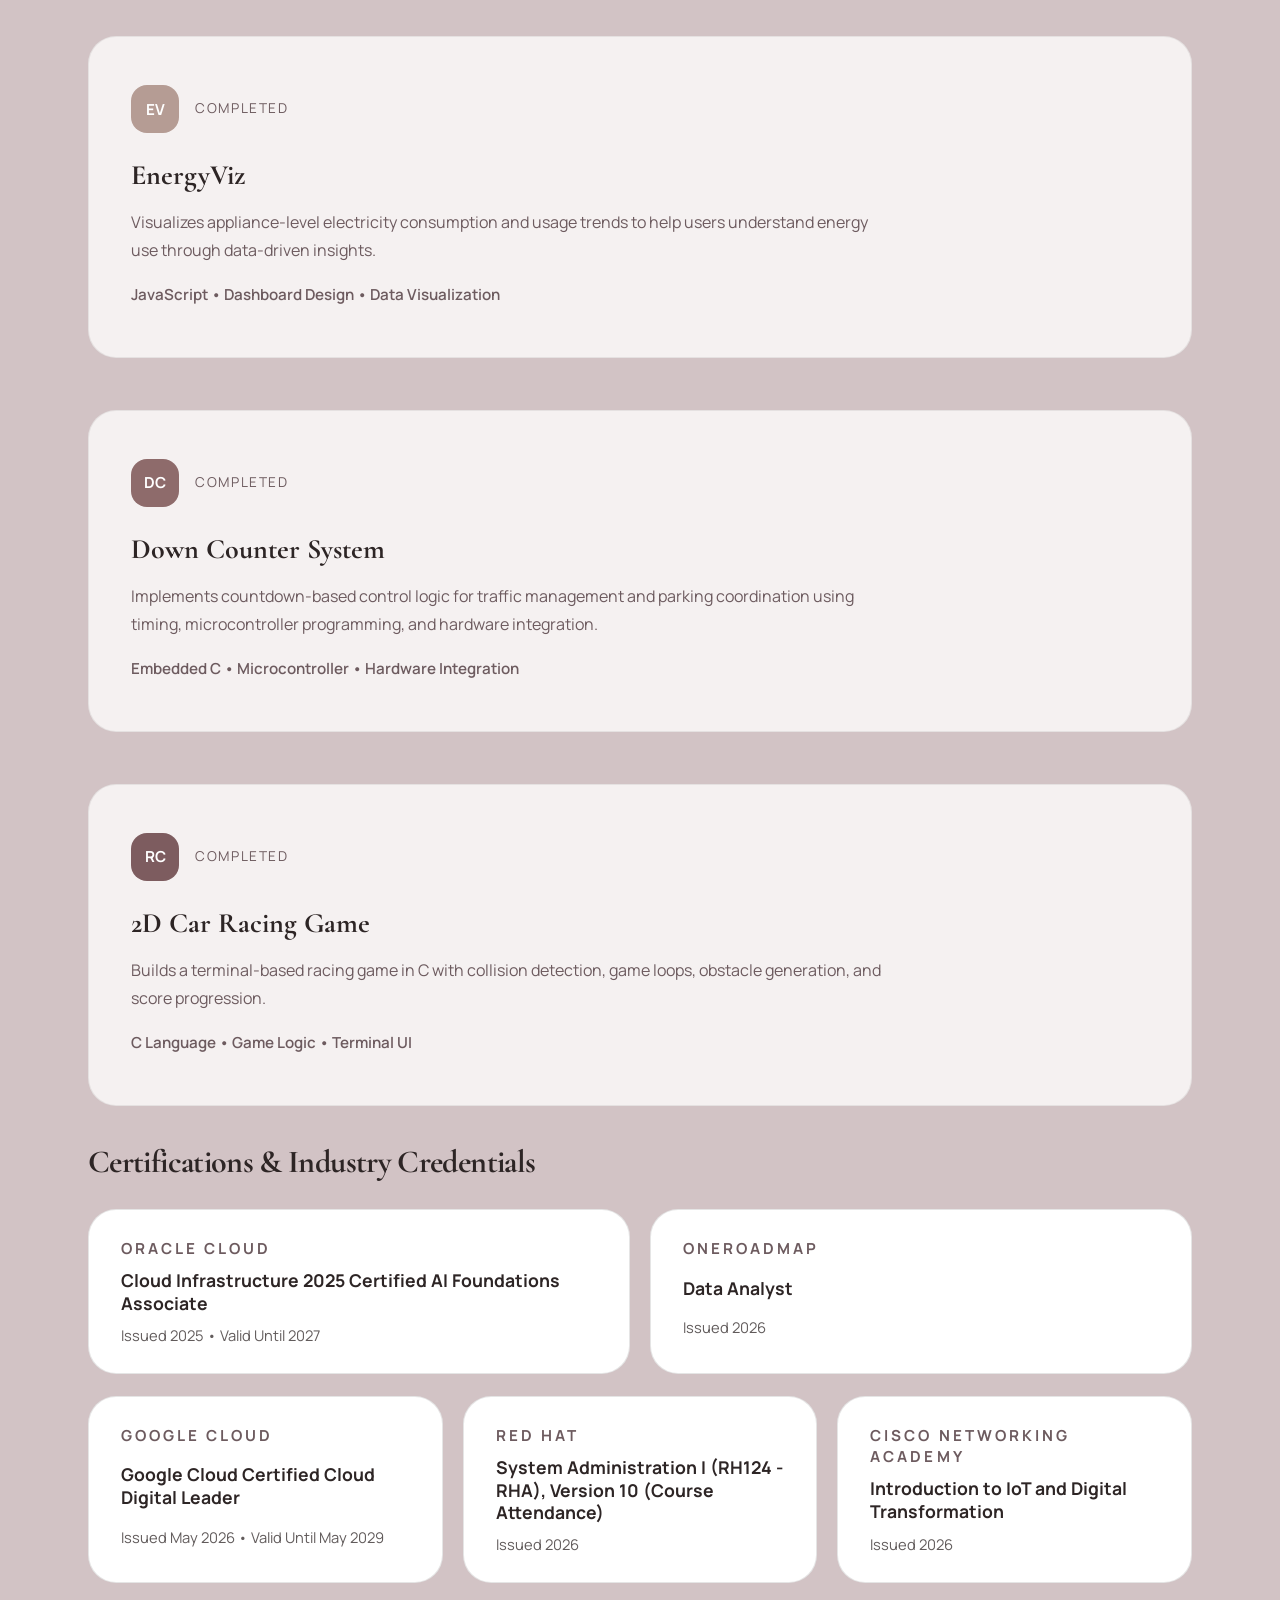
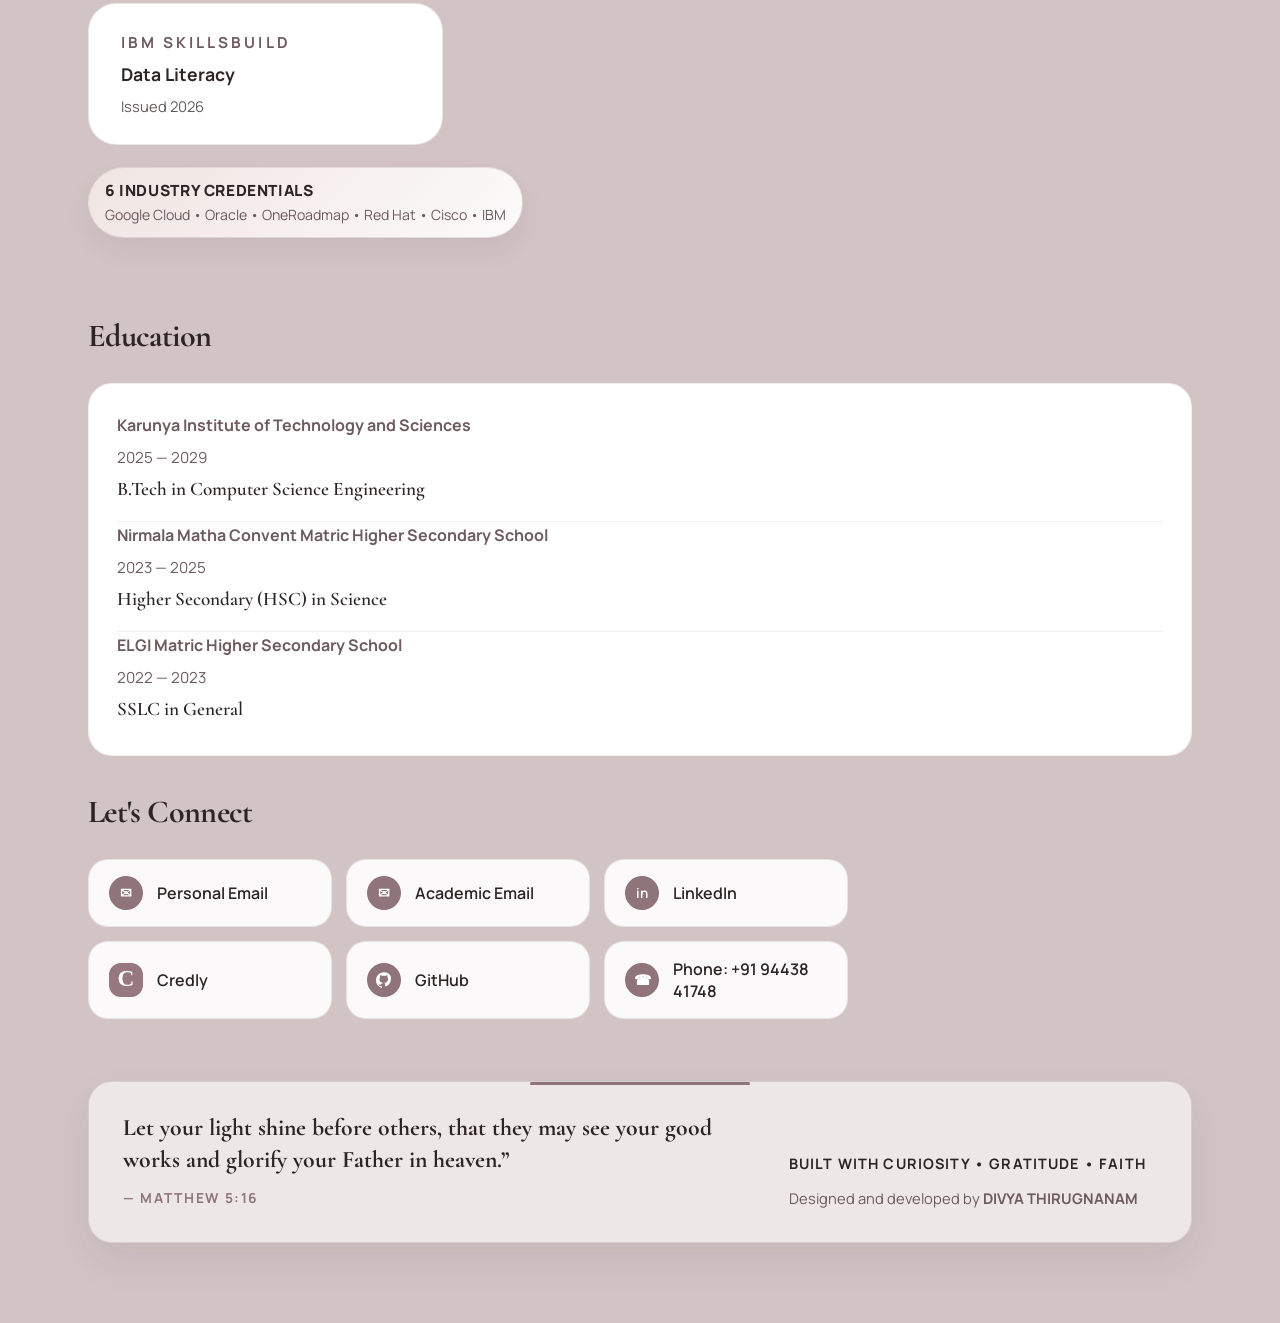
==== commit c410e157: "Improve mobile layout" ====
--- a/index.html
+++ b/index.html
@@ -3,7 +3,8 @@
 <head>
   <meta charset="UTF-8" />
   <meta name="viewport" content="width=device-width, initial-scale=1.0" />
-  <title>Divya T | Portfolio</title>
+  <title>DIVYA THIRUGNANAM | Portfolio</title>
+  <link rel="icon" href="favicon.ico" type="image/x-icon" />
   <link rel="preconnect" href="https://fonts.googleapis.com" />
   <link rel="preconnect" href="https://fonts.gstatic.com" crossorigin />
   <link href="https://fonts.googleapis.com/css2?family=Cormorant+Garamond:wght@600;700;800&family=Manrope:wght@400;500;600;700&display=swap" rel="stylesheet" />
@@ -20,20 +21,18 @@
 <body>
   <div class="page-shell">
     <header class="top-bar">
-      <div class="brand"><b>DIVYA T</b></div>
-
-      <nav class="site-nav">
-        <a href="#about" class="nav-link active">About</a>
+      <div class="brand"><b>DIVYA THIRUGNANAM</b></div>
+
+      <nav class="site-nav" aria-label="Main navigation">
+        <a href="#about" class="nav-link active" aria-current="location">About</a>
         <a href="#skills" class="nav-link">Skills</a>
         <a href="#projects" class="nav-link">Projects</a>
         <a href="#certifications" class="nav-link">Certifications</a>
         <a href="#education" class="nav-link">Education</a>
         <a href="#contact" class="nav-link">Contact</a>
-
-        <span class="nav-indicator"></span>
       </nav>
 
-      <a class="resume-btn" href="DIVYA THIRUGNANAM.pdf" target="_blank" rel="noopener noreferrer">Resume</a>
+      <a class="resume-btn" href="DIVYA THIRUGNANAM (1).pdf" target="_blank" rel="noopener noreferrer" aria-label="View resume for DIVYA THIRUGNANAM">Resume</a>
     </header>
 
     <section class="hero">
@@ -53,20 +52,20 @@
         <div class="hero-links">
           <a href="https://github.com/Divya-T24" target="_blank" rel="noopener noreferrer">GitHub</a>
           <a href="https://www.linkedin.com/in/divyathirugnanam" target="_blank" rel="noopener noreferrer">LinkedIn</a>
-          <a href="mailto:divyat25@karunya.edu.in">Email</a>
+          <a href="mailto:divyathirugnanamofficial@gmail.com">Email</a>
         </div>
       </div>
 
       <div class="hero-visual">
         <div class="visual-frame">
-          <img src="Divya T .jpeg" alt="Divya T portrait" />
+          <img src="Divya T .jpeg" alt="Portrait of DIVYA THIRUGNANAM" />
         </div>
         <div class="visual-shape"></div>
       </div>
     </section>
 
     <section id="about" class="section about-section">
-      <div class="section-heading">About</div>
+      <h2 class="section-heading">About</h2>
       <div class="about-layout">
         <div class="about-panel">
           <p class="about-label">ABOUT</p>
@@ -82,7 +81,7 @@
     </section>
 
     <section id="skills" class="section skills-section">
-      <div class="section-heading">Skills</div>
+      <h2 class="section-heading">Skills</h2>
       <div class="skills-wrapper">
         <div class="skill-category">
           <h3>Languages</h3>
@@ -146,122 +145,128 @@
       </div>
     </section>
     <section id="projects" class="section projects-section">
-      <div class="section-heading">Featured Projects</div>
+      <h2 class="section-heading">Featured Projects</h2>
         <div class="project-list">
-          <a class="project-card" href="#">
+          <article class="project-card">
             <div class="project-details">
               <div class="project-card-top">
                 <span class="project-icon project-icon-ai">AI</span>
                 <p class="project-label">In Development</p>
               </div>
-              <h3>Tracking-System</h3>
-              <p class="project-description"> An AI-powered computer vision system developed for real-time object detection and tracking using YOLOv8 and OpenCV. The system identifies objects, maintains unique tracking IDs, analyzes confidence scores, and processes video streams for intelligent monitoring applications. </p> 
+              <h3>AI Object Detection &amp; Tracking System</h3>
+              <p class="project-description">Detects and tracks objects in real time with YOLOv8 and OpenCV, assigning object IDs and analyzing confidence across video streams.</p>
               <p class="project-meta"> Python • OpenCV • YOLOv8 • Computer Vision • React • Backend API </p>
             </div>
-          </a>
-          <a class="project-card" href="#">
+          </article>
+          <article class="project-card">
             <div class="project-details">
               <div class="project-card-top">
                 <span class="project-icon project-icon-campus">CRM</span>
                 <p class="project-label">Improvement Phase</p>
               </div>
               <h3>Enterprise CRM System</h3>
-              <p class="project-description">A full-stack customer relationship management platform designed to manage customers, leads, deals, and business workflows. Includes secure authentication, dashboard-based analytics, and structured data management for efficient business operations.</p>
-              <p class="project-meta">React • Node.js • Express.js • MongoDB • JWT • REST API</p>
-            </div>
-          </a>
-          <a class="project-card" href="#">
+              <p class="project-description">Manages customers, leads, sales pipelines, and user activity through authenticated workflows and dashboard-based business insights.</p>
+              <p class="project-meta">React • Vite • JavaScript • CSS • Node.js • Express.js • MongoDB • Mongoose • JWT • bcryptjs • REST APIs • Recharts</p>
+              <div class="project-actions">
+                <a href="https://github.com/Divya-T24/Enterprise-crm-system" target="_blank" rel="noopener noreferrer" aria-label="View code for Enterprise CRM System">View Code</a>
+              </div>
+            </div>
+          </article>
+          <article class="project-card">
             <div class="project-details">
               <div class="project-card-top">
                 <span class="project-icon project-icon-campus">CS</span>
                 <p class="project-label">Enhancement Phase</p>
               </div>
               <h3>CampusSync</h3>
-              <p class="project-description"> A centralized campus event management platform that simplifies event creation, student egistrations, attendance tracking, and participation management. Includes QR-based attendance, role-based workflows, admin dashboards, and event approval systems. </p>
+              <p class="project-description">Manages campus event creation and registration with QR attendance, authentication, and role-based workflows.</p>
               <p class="project-meta"> React • Node.js • Express.js • MongoDB • QR Attendance </p>
             </div>
-          </a>
-          <a class="project-card" href="#">
+          </article>
+          <article class="project-card">
             <div class="project-details">
               <div class="project-card-top">
                 <span class="project-icon project-icon-viz">DA</span>
                 <p class="project-label">Completed</p>
               </div>
-              <h3>Data Analytics Dashboard</h3>
-              <p class="project-description"> A modern analytics dashboard designed to visualize data insights through interactive charts and reports. Provides data monitoring, reporting tools, and an intuitive interface for analyzing information effectively.</p>
-              <p class="project-meta"> React • Node.js • PostgreSQL • Data Visualization </p>
-            </div>
-          </a>
-          <a class="project-card" href="#">
-            <div class="project-details">
-              <div class="project-card-top">
-                <span class="project-icon project-icon-ai">AI</span>
-                <p class="project-label">Completed</p>
-              </div>
-              <h3>Frequency-Domain AI Voice Analyzer</h3>
-              <p class="project-description">A real-time AI-based voice signal analysis system using frequency-domain processing techniques. Implements FFT, PSD, spectrogram analysis, Butterworth filtering, and feature extraction with an interactive GUI. </p>
+              <h3>Data Analytics &amp; Business Intelligence Dashboard</h3>
+              <p class="project-description">Builds interactive dashboards to monitor KPIs, visualize data, track business performance, and export reports.</p>
+              <p class="project-meta">React • Vite • JavaScript • Chart.js • CSS • Node.js • Express.js • REST APIs • PostgreSQL</p>
+              <div class="project-actions">
+                <a href="https://github.com/Divya-T24/Data-Analytics" target="_blank" rel="noopener noreferrer" aria-label="View code for Data Analytics and Business Intelligence Dashboard">View Code</a>
+              </div>
+            </div>
+          </article>
+          <article class="project-card">
+            <div class="project-details">
+              <div class="project-card-top">
+                <span class="project-icon project-icon-ai">VA</span>
+                <p class="project-label">Completed</p>
+              </div>
+              <h3>AI Voice Signal Analyzer</h3>
+              <p class="project-description">Analyzes real-time audio signals using FFT, PSD, spectrograms, Butterworth filtering, and feature extraction.</p>
               <p class="project-meta"> Python • NumPy • SciPy • Matplotlib • Tkinter </p>
             </div>
-          </a>
-          <a class="project-card" href="#">
+          </article>
+          <article class="project-card">
             <div class="project-details">
               <div class="project-card-top">
                 <span class="project-icon project-icon-edu">ED</span>
                 <p class="project-label">Completed</p>
               </div>
               <h3>EDUASSIST</h3>
-              <p class="project-description"> An accessibility-focused education platform designed for inclusive learning. Provides text-to-speech support, voice navigation, multilingual accessibility, and improved digital learning experiences for diverse users.</p>
+              <p class="project-description">Improves inclusive learning with text-to-speech support, voice navigation, and multilingual accessibility for diverse learners.</p>
               <p class="project-meta"> Next.js • JavaScript • Accessibility • Voice UI </p>
             </div>
-          </a>
-          <a class="project-card" href="#">
+          </article>
+          <article class="project-card">
             <div class="project-details">
               <div class="project-card-top">
                 <span class="project-icon project-icon-energy">EV</span>
                 <p class="project-label">Completed</p>
               </div>
               <h3>EnergyViz</h3>
-              <p class="project-description"> A smart energy monitoring dashboard that visualizes appliance-level electricity consumption and usage trends. Provides intuitive analytics and data-driven insights for understanding energy usage patterns. </p>
+              <p class="project-description">Visualizes appliance-level electricity consumption and usage trends to help users understand energy use through data-driven insights.</p>
               <p class="project-meta"> JavaScript • Dashboard Design • Data Visualization </p>
             </div>
-          </a>
-          <a class="project-card" href="#">
+          </article>
+          <article class="project-card">
             <div class="project-details">
               <div class="project-card-top">
                 <span class="project-icon project-icon-clock">DC</span>
                 <p class="project-label">Completed</p>
               </div>
               <h3>Down Counter System</h3>
-              <p class="project-description"> An embedded systems project implementing countdown-based control logic for traffic management and parking coordination. Demonstrates timing accuracy, microcontroller programming, and hardware integration concepts. </p>
+              <p class="project-description">Implements countdown-based control logic for traffic management and parking coordination using timing, microcontroller programming, and hardware integration.</p>
               <p class="project-meta"> Embedded C • Microcontroller • Hardware Integration </p>
             </div>
-          </a>
-          <a class="project-card" href="#">
+          </article>
+          <article class="project-card">
             <div class="project-details">
               <div class="project-card-top">
                 <span class="project-icon project-icon-race">RC</span>
                 <p class="project-label">Completed</p>
               </div>
               <h3>2D Car Racing Game</h3>
-              <p class="project-description"> A terminal-based racing game developed using C language to demonstrate game development fundamentals. Implements collision detection, game loops, obstacle generation, and score progression mechanics. </p>
+              <p class="project-description">Builds a terminal-based racing game in C with collision detection, game loops, obstacle generation, and score progression.</p>
               <p class="project-meta"> C Language • Game Logic • Terminal UI </p>
             </div>
-          </a>
+          </article>
         </div>
       </section>
     <section id="certifications" class="section cert-section">
-      <div class="section-heading">Certifications & Industry Credentials</div>
+      <h2 class="section-heading">Certifications &amp; Industry Credentials</h2>
 	<div class="cert-grid">
 	
 	  <a class="cert-card" href="Oracle .png">
 	    <p class="cert-title">ORACLE CLOUD</p>
-	    <p class="cert-subtitle">AI Foundations Associate</p>
-	    <p class="cert-year">Issued 2026</p>
+	    <p class="cert-subtitle">Cloud Infrastructure 2025 Certified AI Foundations Associate</p>
+	    <p class="cert-year">Issued 2025 • Valid Until 2027</p>
 	  </a>
 	
 	  <a class="cert-card" href="Data Analyst .png">
 	    <p class="cert-title">ONEROADMAP</p>
-	    <p class="cert-subtitle">Data Analyst Professional Program</p>
+	    <p class="cert-subtitle">Data Analyst</p>
 	    <p class="cert-year">Issued 2026</p>
 	  </a>
 	</div>
@@ -271,19 +276,19 @@
 
         <a class="cert-card" href="https://www.credly.com/badges/6419433c-365b-486d-914d-4f347fab44d6" target="_blank" rel="noopener noreferrer">
           <p class="cert-title">GOOGLE CLOUD</p>
-          <p class="cert-subtitle">Cloud Digital Leader</p>
-          <p class="cert-year">Issued 2026 • Valid Until 2029</p>
+          <p class="cert-subtitle">Google Cloud Certified Cloud Digital Leader</p>
+          <p class="cert-year">Issued May 2026 • Valid Until May 2029</p>
         </a>
 
         <a class="cert-card" href="https://www.credly.com/badges/adecfc75-bdbb-48aa-9be5-b668759e47e1" target="_blank" rel="noopener noreferrer">
           <p class="cert-title">RED HAT</p>
-          <p class="cert-subtitle">System Administration I (RH124)</p>
+          <p class="cert-subtitle">System Administration I (RH124 - RHA), Version 10 (Course Attendance)</p>
           <p class="cert-year">Issued 2026</p>
         </a>
 
         <a class="cert-card" href="https://www.credly.com/badges/e85113f6-4914-4fd2-bb0e-3003d85d2dd6" target="_blank" rel="noopener noreferrer">
           <p class="cert-title">CISCO NETWORKING ACADEMY</p>
-          <p class="cert-subtitle">Introduction to Internet of Things</p>
+          <p class="cert-subtitle">Introduction to IoT and Digital Transformation</p>
           <p class="cert-year">Issued 2026</p>
         </a>
 
@@ -295,13 +300,13 @@
       </div>
 		<br>
 		<div class="cert-badge" >
-			<p> 4+ Industry Certifications </p>
-			<span> Google Cloud • Red Hat • Cisco • IBM </span>
+			<p> 6 Industry Credentials </p>
+			<span> Google Cloud • Oracle • OneRoadmap • Red Hat • Cisco • IBM </span>
 		</div>
     </section>
 <br>
     <section id="education" class="section education-section">
-      <div class="section-heading">Education</div>
+      <h2 class="section-heading">Education</h2>
       <div class="education-card">
         <div class="education-item">
           <p class="edu-org">Karunya Institute of Technology and Sciences</p>
@@ -322,14 +327,14 @@
     </section>
 
     <section id="contact" class="section contact-section">
-      <div class="section-heading">Let's Connect</div>
+      <h2 class="section-heading">Let's Connect</h2>
       <div class="contact-grid">
         <a href="mailto:divyathirugnanamofficial@gmail.com" data-icon="✉">Personal Email</a>
         <a href="mailto:divyat25@karunya.edu.in" data-icon="✉">Academic Email</a>
         <a href="https://www.linkedin.com/in/divyathirugnanam" target="_blank" rel="noopener noreferrer" data-icon="in">LinkedIn</a>
         <a href="https://www.credly.com/users/divyathirugnanm/badges" class="credly" target="_blank" rel="noopener noreferrer" data-icon="CR">Credly</a>
         <a href="https://github.com/Divya-T24" class="github" target="_blank" rel="noopener noreferrer" data-icon="GH">GitHub</a>
-        <a href="tel:+919443841748" data-icon="☎">Contact Number</a>
+        <a href="tel:+919443841748" data-icon="☎">Phone: +91 94438 41748</a>
       </div>
       </section>
 
@@ -339,7 +344,7 @@
 		<p>— Matthew 5:16</p>
 		<hr>
         <p><b>Built with curiosity • Gratitude • Faith </b></p>
-		 <p>Designed and developed by <b>Divya T</b></p>
+		 <p>Designed and developed by <b>DIVYA THIRUGNANAM</b></p>
     </footer>
   </div>
   <div class="cursor-dot"></div>
--- a/styles.css
+++ b/styles.css
@@ -146,6 +146,16 @@
   color: var(--accent-strong);
 }
 
+.nav-link:focus-visible,
+.resume-btn:focus-visible,
+.hero-links a:focus-visible,
+.project-actions a:focus-visible,
+.cert-card:focus-visible,
+.contact-grid a:focus-visible {
+  outline: 3px solid var(--accent-strong);
+  outline-offset: 4px;
+}
+
 /* MOBILE */
 
 @media (max-width: 768px) {
@@ -479,6 +489,7 @@
 
 .project-card {
   display: block;
+  min-width: 0;
   padding: 48px 42px;
   border-radius: 28px;
   border: 1px solid rgba(42, 42, 42, 0.08);
@@ -571,6 +582,7 @@
 
 .project-details {
   display: grid;
+  min-width: 0;
   gap: 18px;
 }
 
@@ -610,6 +622,7 @@
   color: var(--muted);
   line-height: 1.75;
   max-width: 760px;
+  overflow-wrap: anywhere;
 }
 
 .project-meta {
@@ -617,6 +630,7 @@
   color: var(--text);
   font-size: 0.95rem;
   font-weight: 600;
+  overflow-wrap: anywhere;
 }
 
 .project-details h3 {
@@ -663,6 +677,9 @@
 
 .project-actions a {
   display: inline-flex;
+  align-items: center;
+  justify-content: center;
+  min-height: 44px;
   padding: 11px 18px;
   border-radius: 999px;
   border: 1px solid rgba(42, 42, 42, 0.12);
@@ -821,13 +838,16 @@
 
 .contact-grid {
   display: grid;
+  grid-template-columns: repeat(auto-fit, minmax(min(100%, 220px), 1fr));
   gap: 14px;
-  max-width: 360px;
+  max-width: 760px;
 }
 
 .contact-grid a {
   display: flex;
   align-items: center;
+  min-width: 0;
+  min-height: 58px;
   gap: 14px;
   padding: 16px 20px;
   border-radius: 20px;
@@ -836,6 +856,7 @@
   color: var(--text);
   text-decoration: none;
   font-weight: 600;
+  overflow-wrap: anywhere;
   transition: transform 0.25s ease, border-color 0.25s ease, background 0.25s ease;
 }
 
@@ -968,9 +989,14 @@
   border-radius: 50%;
   background: rgba(42, 42, 42, 0.9);
   pointer-events: none;
+  opacity: 0;
   transform: translate(-50%, -50%);
-  transition: transform 0.15s ease, width 0.15s ease, height 0.15s ease, background 0.15s ease;
+  transition: opacity 0.15s ease, transform 0.15s ease, width 0.15s ease, height 0.15s ease, background 0.15s ease;
   z-index: 9999;
+}
+
+.cursor-dot.is-visible {
+  opacity: 1;
 }
 
 .cursor-dot.link-hover {
@@ -1035,19 +1061,13 @@
     order: 3;
     width: 100%;
     gap: 8px;
-    flex-wrap: nowrap;
-    overflow-x: auto;
+    flex-wrap: wrap;
+    overflow: visible;
     padding: 2px 0 8px;
-    scrollbar-width: none;
-    -webkit-overflow-scrolling: touch;
-  }
-
-  .site-nav::-webkit-scrollbar {
-    display: none;
   }
 
   .nav-link {
-    flex: 0 0 auto;
+    flex: 0 1 auto;
     padding: 7px 11px;
     border-radius: 999px;
     background: rgba(245, 241, 241, 0.72);
@@ -1066,6 +1086,24 @@
     color: #ffffff;
     background: var(--accent-strong);
     border-color: var(--accent-strong);
+  }
+
+  .project-list {
+    gap: 22px;
+  }
+
+  .project-card {
+    padding: 30px 24px;
+    border-radius: 24px;
+  }
+
+  .project-card-top {
+    flex-wrap: wrap;
+    gap: 10px 14px;
+  }
+
+  .contact-grid {
+    grid-template-columns: 1fr;
   }
 
   .site-footer {
@@ -1088,3 +1126,66 @@
     justify-self: center;
   }
 }
+
+@media (max-width: 420px) {
+  .page-shell {
+    padding-right: 14px;
+    padding-left: 14px;
+  }
+
+  .brand {
+    font-size: 0.94rem;
+    letter-spacing: 0.04em;
+  }
+
+  .resume-btn {
+    padding: 8px 11px;
+  }
+
+  .site-nav {
+    gap: 6px;
+  }
+
+  .nav-link {
+    padding: 7px 9px;
+    font-size: 0.78rem;
+  }
+
+  .project-card {
+    padding: 24px 18px;
+  }
+
+  .project-details h3 {
+    font-size: 1.55rem;
+    overflow-wrap: anywhere;
+  }
+
+  .contact-grid a {
+    padding: 14px 16px;
+  }
+}
+
+@media (hover: none), (pointer: coarse) {
+  body {
+    cursor: auto;
+  }
+
+  .cursor-dot {
+    display: none;
+  }
+}
+
+@media (prefers-reduced-motion: reduce) {
+  html {
+    scroll-behavior: auto;
+  }
+
+  *,
+  *::before,
+  *::after {
+    animation-duration: 0.01ms !important;
+    animation-iteration-count: 1 !important;
+    scroll-behavior: auto !important;
+    transition-duration: 0.01ms !important;
+  }
+}
